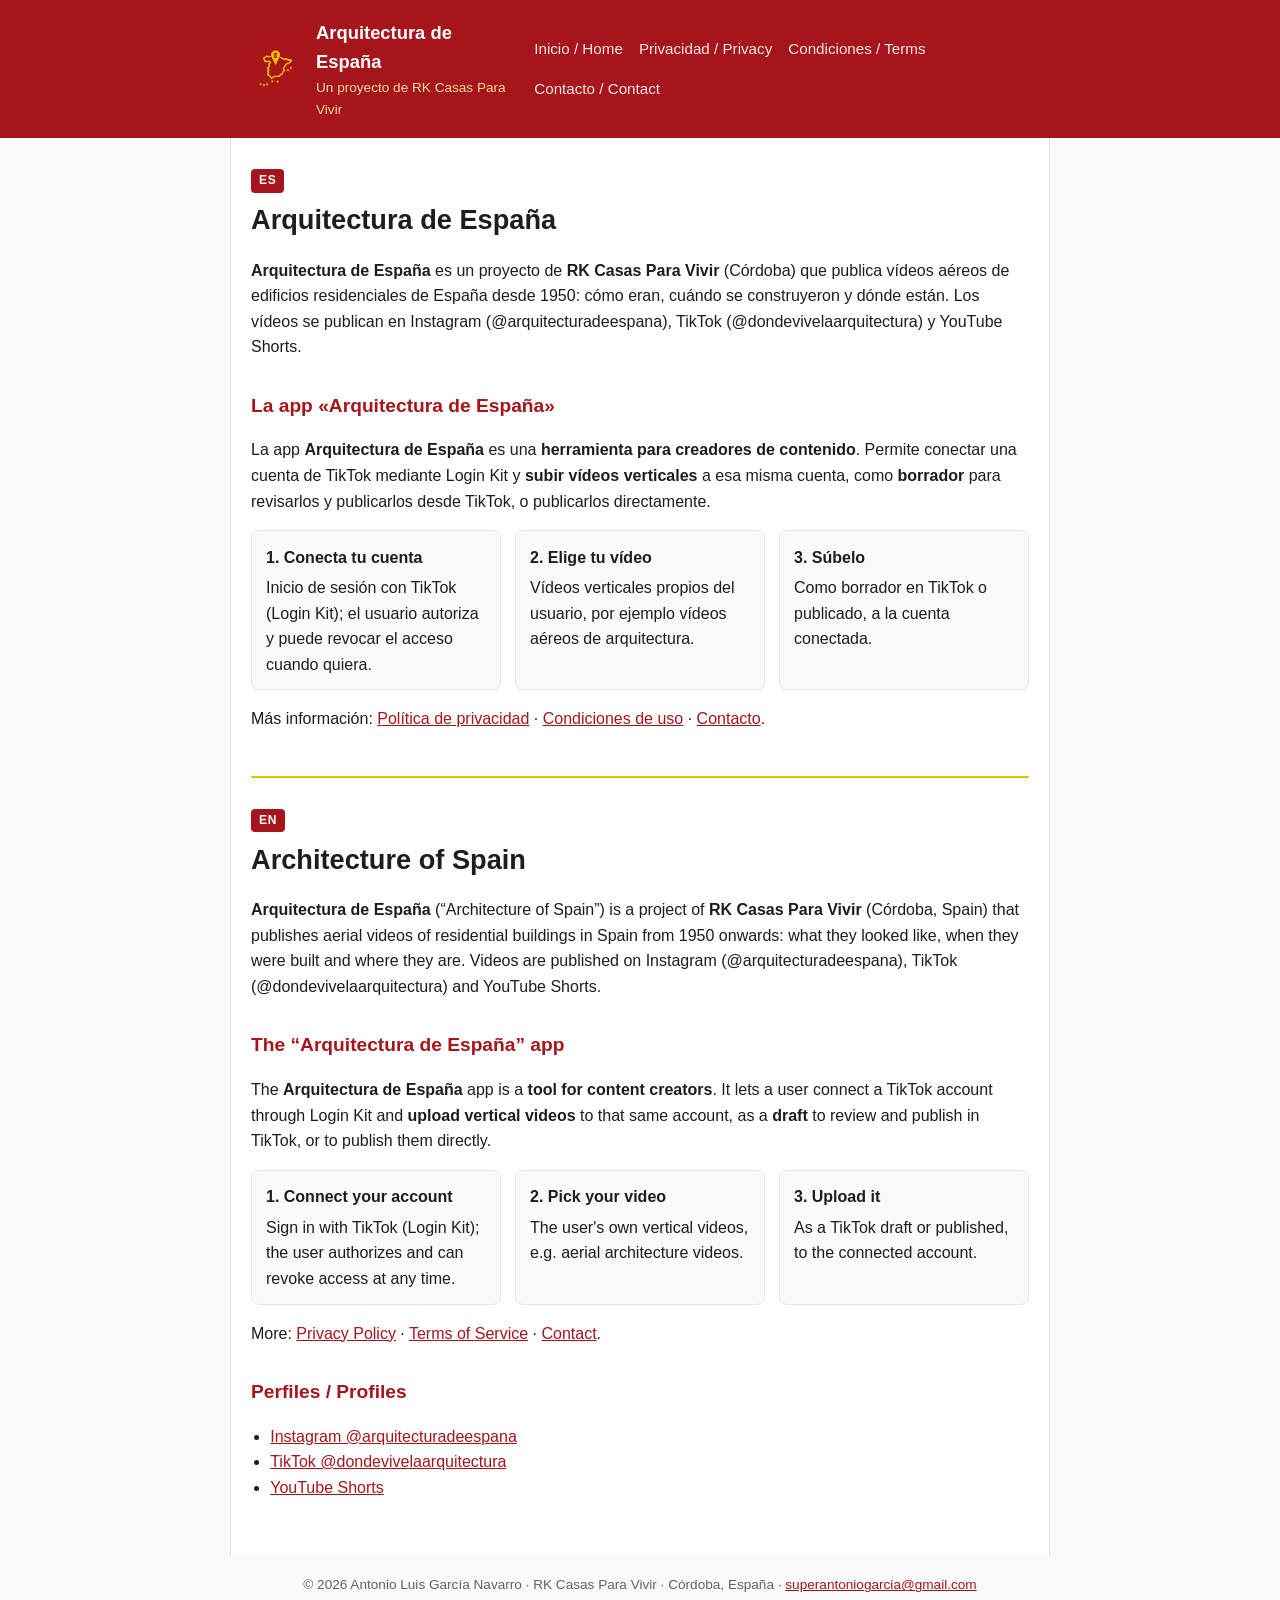
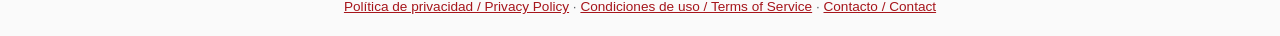
==== index.html @ 6659f8d7 "Web arquitecturadeespana.es" ====
<!DOCTYPE html>
<html lang="es">
<head>
<meta charset="utf-8">
<meta name="viewport" content="width=device-width, initial-scale=1">
<title>Arquitectura de España</title>
<meta name="description" content="Arquitectura de España, un proyecto de RK Casas Para Vivir: vídeos aéreos de edificios residenciales de España desde 1950 y herramienta para creadores para subir vídeos a TikTok.">
<link rel="icon" type="image/png" href="./assets/favicon.png">
<link rel="apple-touch-icon" href="./assets/logo.png">
<link rel="stylesheet" href="./assets/style.css">
</head>
<body>
<header><div class="bar">
<img src="./assets/logo.png" alt="Logo Arquitectura de España">
<a class="brand" href="./">Arquitectura de España<small>Un proyecto de RK Casas Para Vivir</small></a>
<nav><a href="./">Inicio / Home</a><a href="./privacy-policy/">Privacidad / Privacy</a><a href="./terms-of-service/">Condiciones / Terms</a><a href="./contact/">Contacto / Contact</a></nav>
</div></header>
<main>
<span class="lang">ES</span>
<h1>Arquitectura de España</h1>
<p><strong>Arquitectura de España</strong> es un proyecto de <strong>RK Casas Para Vivir</strong> (Córdoba) que publica vídeos aéreos de edificios residenciales de España desde 1950: cómo eran, cuándo se construyeron y dónde están. Los vídeos se publican en Instagram (@arquitecturadeespana), TikTok (@dondevivelaarquitectura) y YouTube Shorts.</p>
<h2>La app «Arquitectura de España»</h2>
<p>La app <strong>Arquitectura de España</strong> es una <strong>herramienta para creadores de contenido</strong>. Permite conectar una cuenta de TikTok mediante Login Kit y <strong>subir vídeos verticales</strong> a esa misma cuenta, como <strong>borrador</strong> para revisarlos y publicarlos desde TikTok, o publicarlos directamente.</p>
<div class="cards">
<div class="card"><h3>1. Conecta tu cuenta</h3>Inicio de sesión con TikTok (Login Kit); el usuario autoriza y puede revocar el acceso cuando quiera.</div>
<div class="card"><h3>2. Elige tu vídeo</h3>Vídeos verticales propios del usuario, por ejemplo vídeos aéreos de arquitectura.</div>
<div class="card"><h3>3. Súbelo</h3>Como borrador en TikTok o publicado, a la cuenta conectada.</div>
</div>
<p>Más información: <a href="privacy-policy/">Política de privacidad</a> · <a href="terms-of-service/">Condiciones de uso</a> · <a href="contact/">Contacto</a>.</p>
<hr class="sep">
<span class="lang">EN</span>
<div lang="en">
<h1>Architecture of Spain</h1>
<p><strong>Arquitectura de España</strong> (“Architecture of Spain”) is a project of <strong>RK Casas Para Vivir</strong> (Córdoba, Spain) that publishes aerial videos of residential buildings in Spain from 1950 onwards: what they looked like, when they were built and where they are. Videos are published on Instagram (@arquitecturadeespana), TikTok (@dondevivelaarquitectura) and YouTube Shorts.</p>
<h2>The “Arquitectura de España” app</h2>
<p>The <strong>Arquitectura de España</strong> app is a <strong>tool for content creators</strong>. It lets a user connect a TikTok account through Login Kit and <strong>upload vertical videos</strong> to that same account, as a <strong>draft</strong> to review and publish in TikTok, or to publish them directly.</p>
<div class="cards">
<div class="card"><h3>1. Connect your account</h3>Sign in with TikTok (Login Kit); the user authorizes and can revoke access at any time.</div>
<div class="card"><h3>2. Pick your video</h3>The user's own vertical videos, e.g. aerial architecture videos.</div>
<div class="card"><h3>3. Upload it</h3>As a TikTok draft or published, to the connected account.</div>
</div>
<p>More: <a href="privacy-policy/">Privacy Policy</a> · <a href="terms-of-service/">Terms of Service</a> · <a href="contact/">Contact</a>.</p>
</div>
<section><h2>Perfiles / Profiles</h2><ul><li><a href="https://www.instagram.com/arquitecturadeespana/">Instagram @arquitecturadeespana</a></li><li><a href="https://www.tiktok.com/@dondevivelaarquitectura">TikTok @dondevivelaarquitectura</a></li><li><a href="https://www.youtube.com/@dondevivelaarquitectura">YouTube Shorts</a></li></ul></section>
</main>
<footer>© 2026 Antonio Luis García Navarro · RK Casas Para Vivir · Córdoba, España · <a href="mailto:superantoniogarcia@gmail.com">superantoniogarcia@gmail.com</a><br>
<a href="./privacy-policy/">Política de privacidad / Privacy Policy</a> · <a href="./terms-of-service/">Condiciones de uso / Terms of Service</a> · <a href="./contact/">Contacto / Contact</a></footer>
</body>
</html>
---- assets/style.css ----
:root{--red:#a6151b;--yellow:#efbe00;--ink:#1d1d1f;--muted:#5f6368;--line:#e5e5e5}
*{box-sizing:border-box}
body{margin:0;font-family:-apple-system,BlinkMacSystemFont,"Segoe UI",Roboto,Helvetica,Arial,sans-serif;color:var(--ink);background:#fafafa;line-height:1.6}
header{background:var(--red);color:#fff}
.bar{max-width:820px;margin:0 auto;padding:18px 20px;display:flex;align-items:center;gap:14px}
.bar img{width:52px;height:52px;border-radius:10px}
.bar a.brand{color:#fff;text-decoration:none;font-weight:700;font-size:1.15rem}
.bar small{display:block;color:#f6dca0;font-weight:400;font-size:.85rem}
nav{margin-left:auto;display:flex;gap:16px;flex-wrap:wrap}
nav a{color:#fff;text-decoration:none;font-size:.95rem;opacity:.9}
nav a:hover{opacity:1;text-decoration:underline}
main{max-width:820px;margin:0 auto;padding:28px 20px 40px;background:#fff;border-left:1px solid var(--line);border-right:1px solid var(--line)}
h1{font-size:1.7rem;margin:.2em 0 .4em}
h2{font-size:1.2rem;margin:1.6em 0 .4em;color:var(--red)}
.lang{display:inline-block;font-size:.75rem;font-weight:700;letter-spacing:.06em;color:#fff;background:var(--red);padding:2px 8px;border-radius:4px}
.meta{color:var(--muted);font-size:.9rem}
hr.sep{border:0;border-top:2px solid var(--yellow);margin:44px 0 28px}
a{color:var(--red)}
footer{max-width:820px;margin:0 auto;padding:18px 20px;color:var(--muted);font-size:.85rem;text-align:center}
ul{padding-left:1.2em}
.cards{display:grid;grid-template-columns:repeat(auto-fit,minmax(220px,1fr));gap:14px;margin:14px 0}
.card{border:1px solid var(--line);border-radius:8px;padding:12px 14px;background:#fafafa}
.card h3{margin:.1em 0 .3em;font-size:1rem}
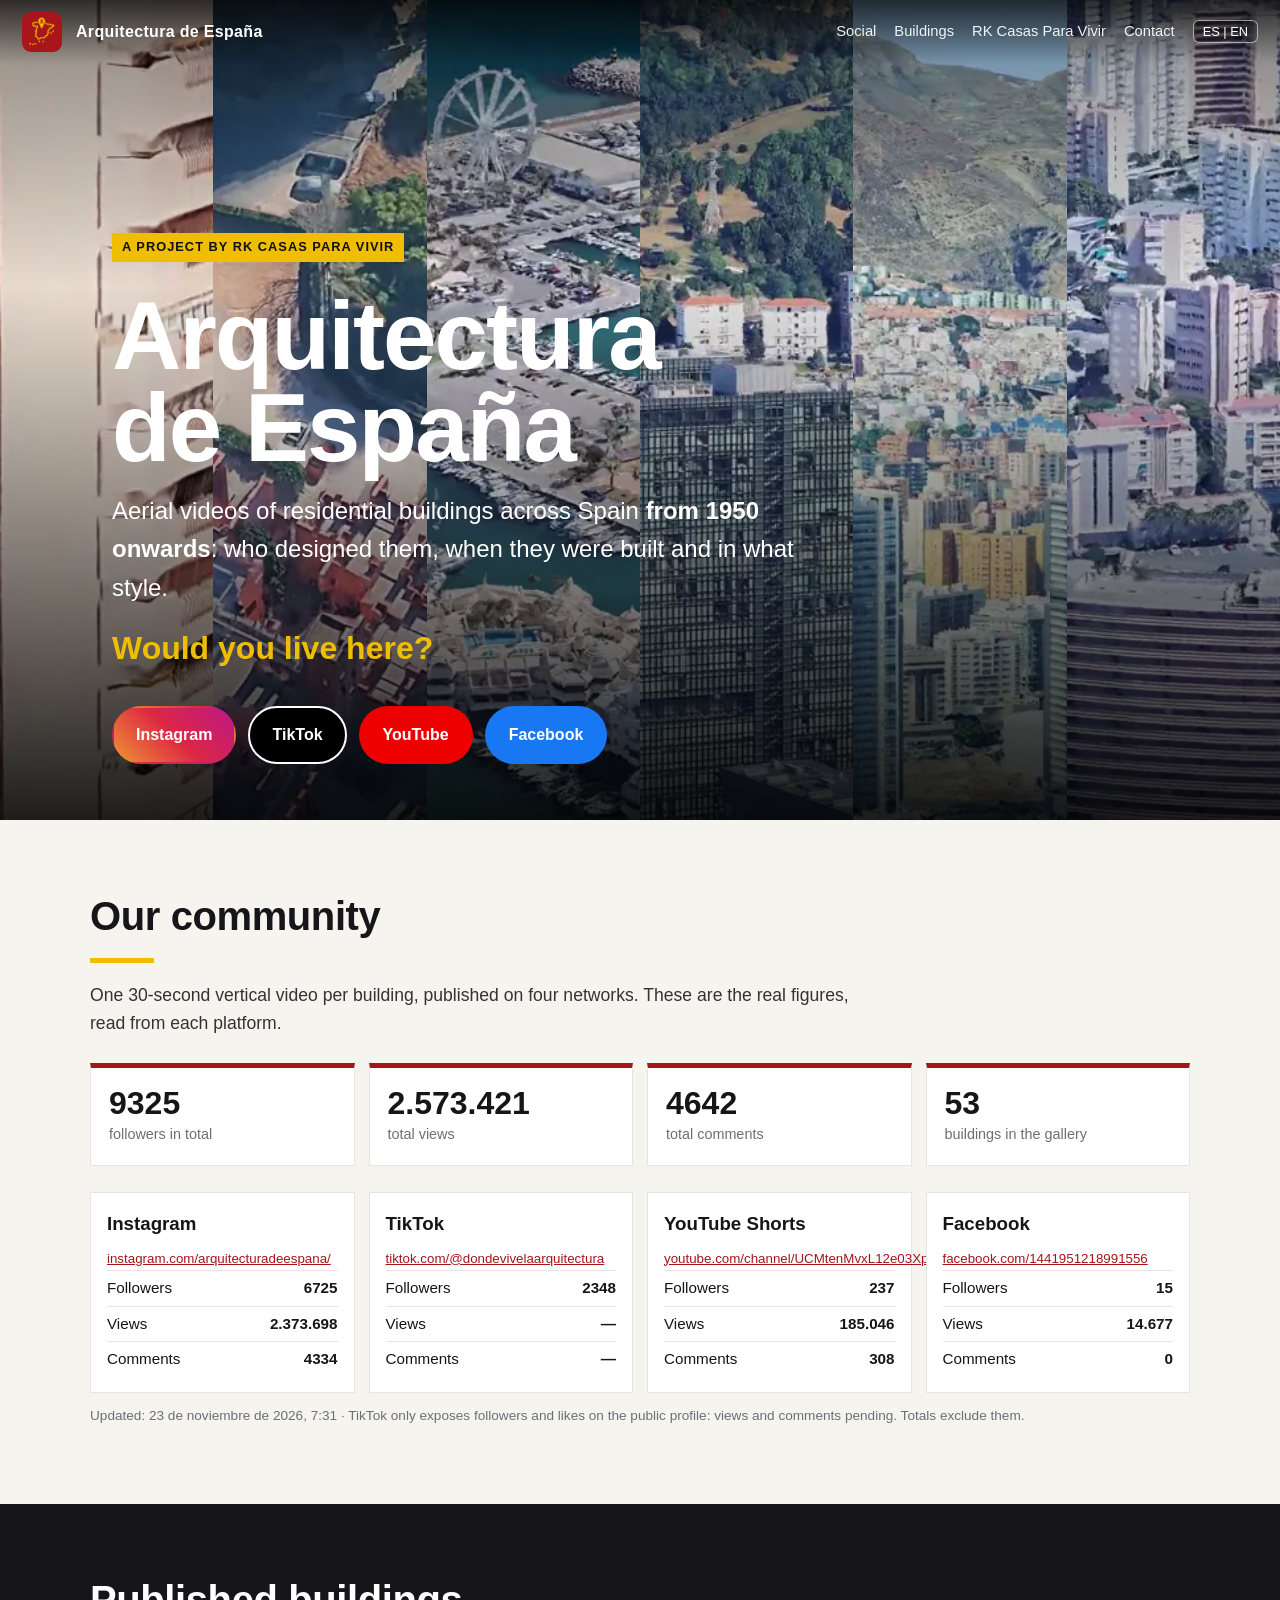
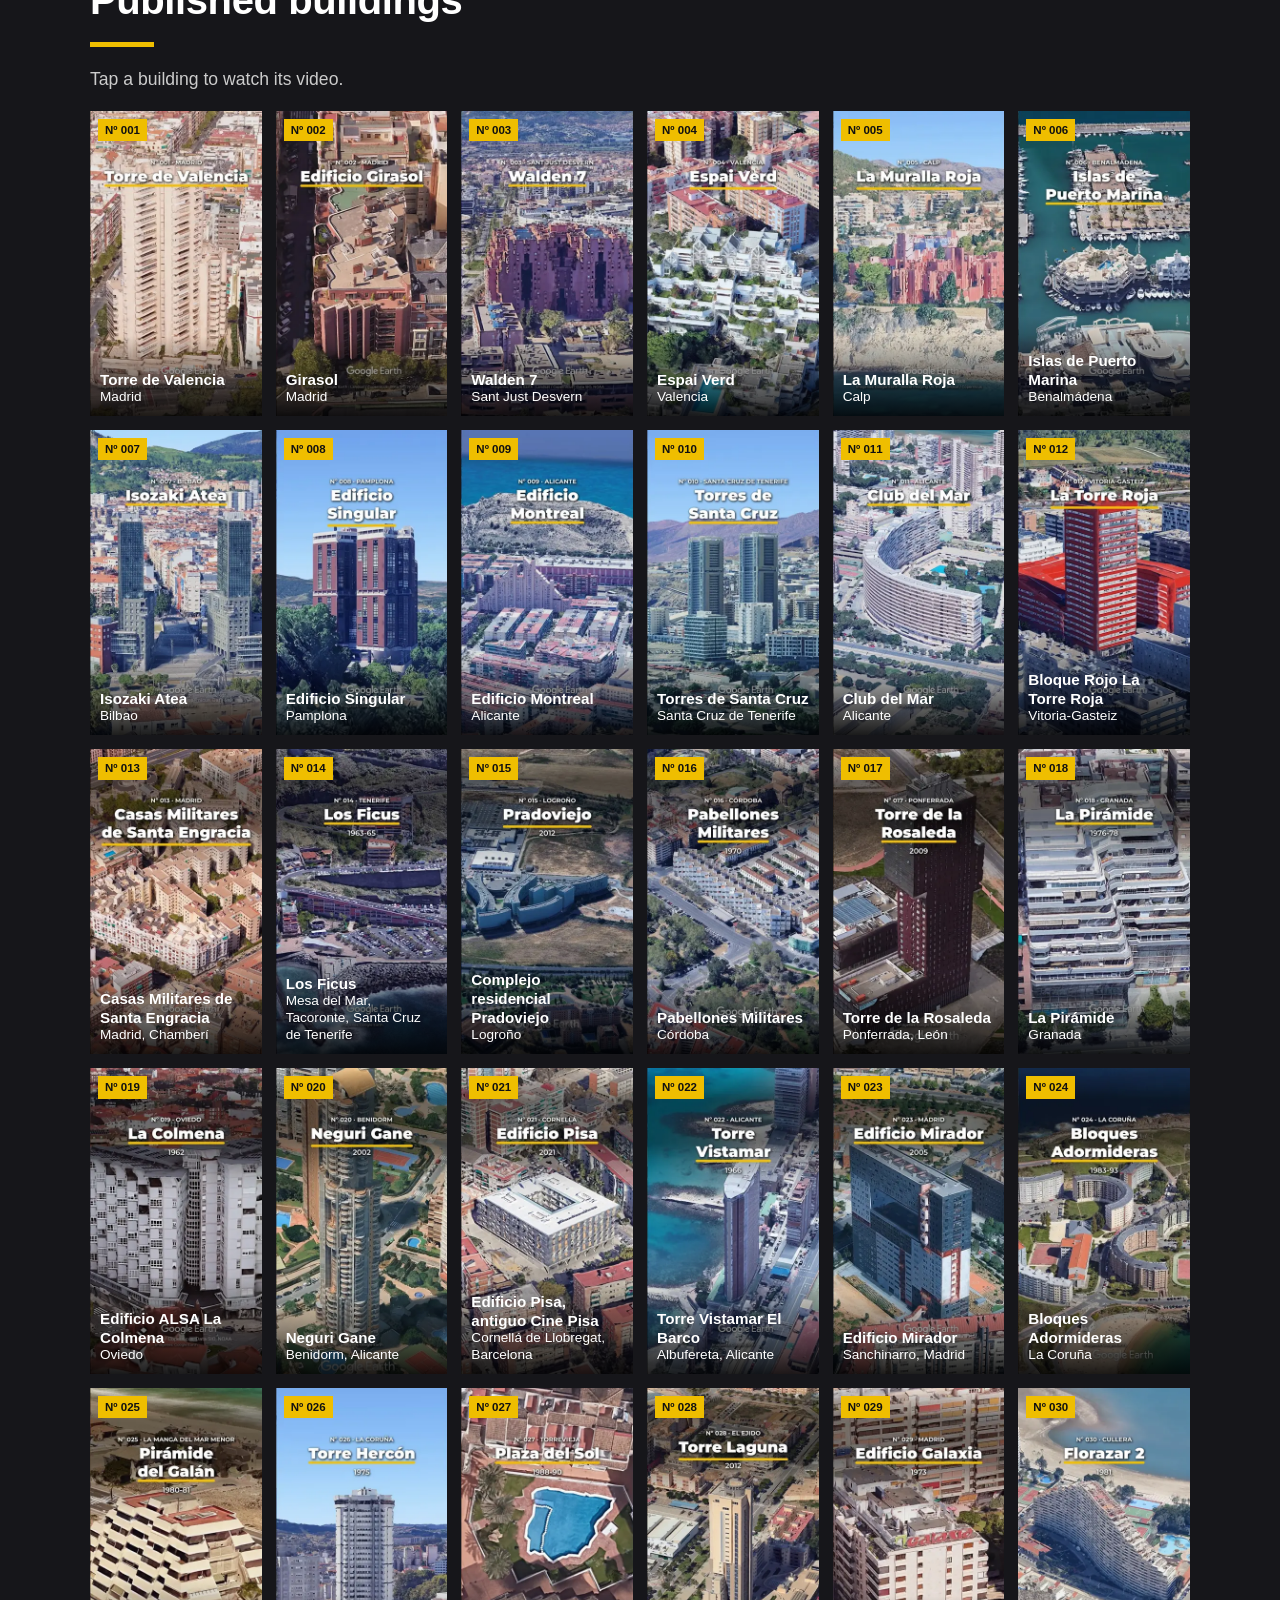
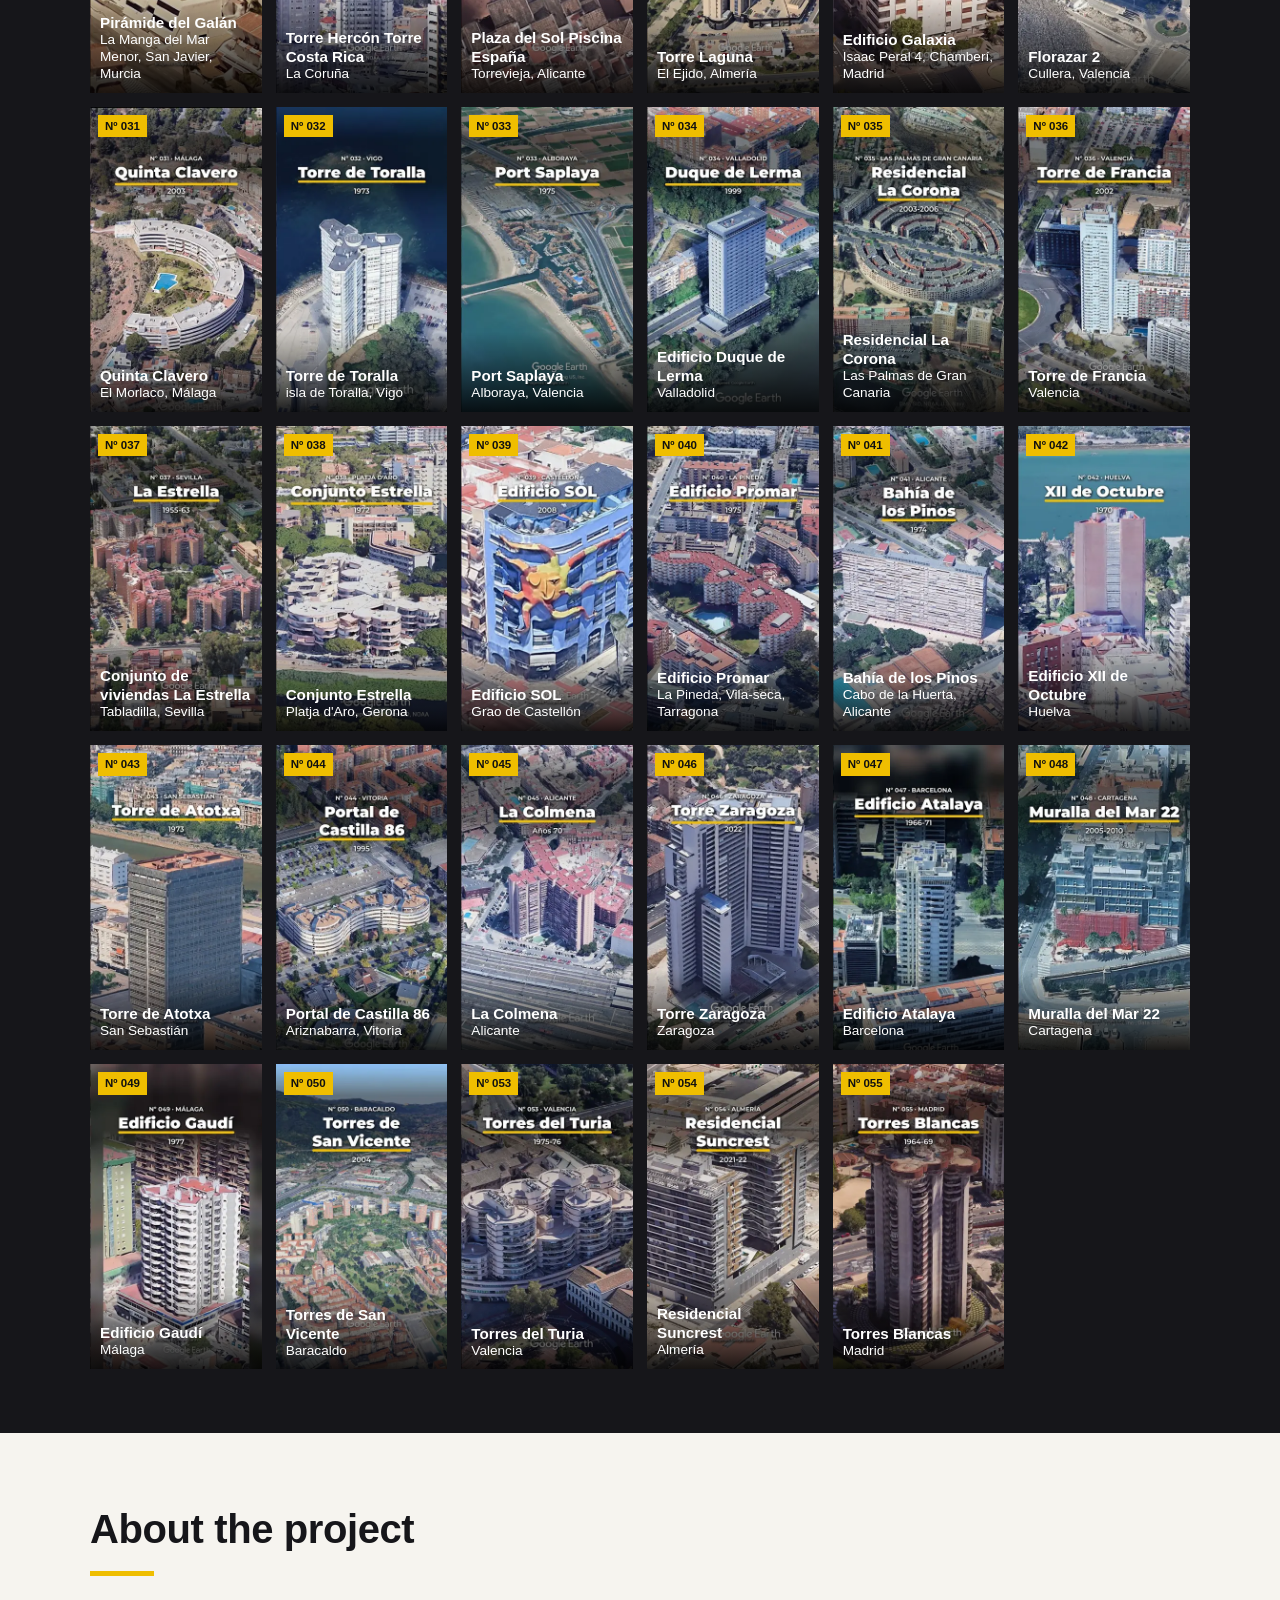
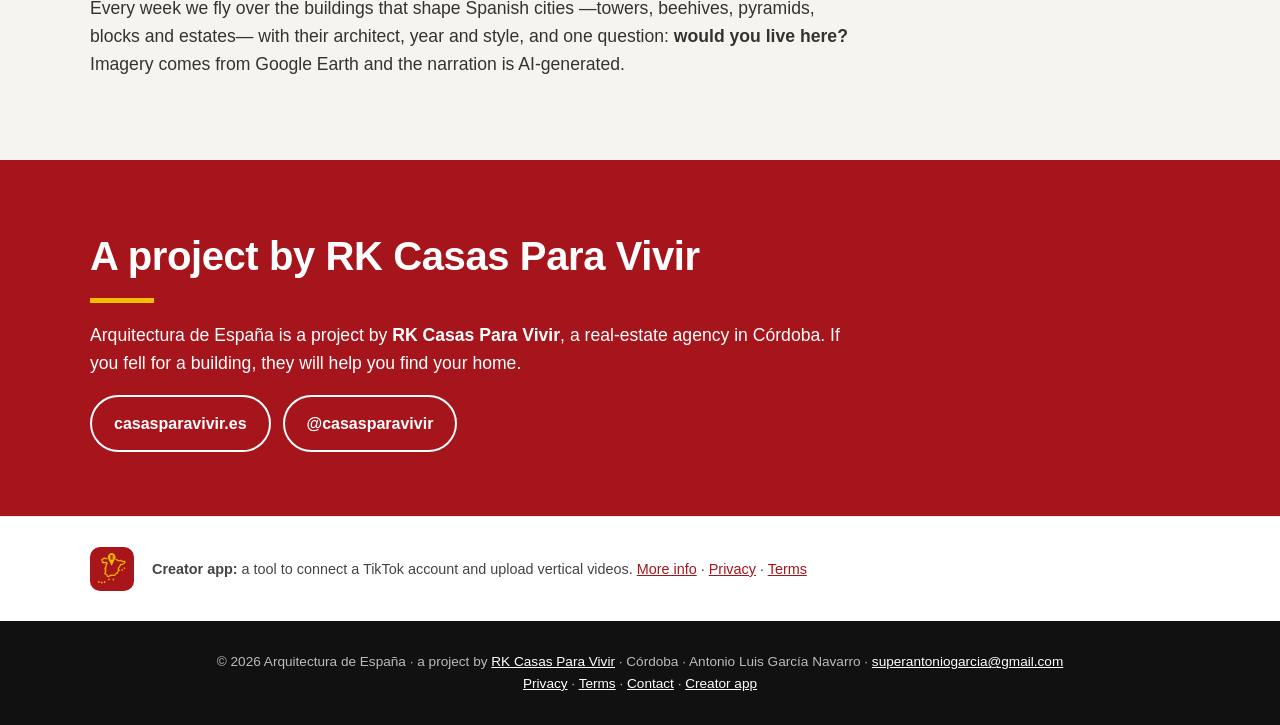
==== commit 39c49f84: "Rediseño: página oficial (no publicado en main)" ====
--- a/index.html
+++ b/index.html
@@ -3,47 +3,60 @@
 <head>
 <meta charset="utf-8">
 <meta name="viewport" content="width=device-width, initial-scale=1">
-<title>Arquitectura de España</title>
-<meta name="description" content="Arquitectura de España, un proyecto de RK Casas Para Vivir: vídeos aéreos de edificios residenciales de España desde 1950 y herramienta para creadores para subir vídeos a TikTok.">
-<link rel="icon" type="image/png" href="./assets/favicon.png">
-<link rel="apple-touch-icon" href="./assets/logo.png">
-<link rel="stylesheet" href="./assets/style.css">
+<title>Arquitectura de España · vídeos aéreos de edificios residenciales de España</title>
+<meta name="description" content="Arquitectura de España, un proyecto de RK Casas Para Vivir (Córdoba): vídeos aéreos de edificios residenciales de España desde 1950, con arquitecto, año y estilo. ¿Vivirías aquí?">
+<meta property="og:title" content="Arquitectura de España · vídeos aéreos de edificios residenciales de España"><meta property="og:description" content="Arquitectura de España, un proyecto de RK Casas Para Vivir (Córdoba): vídeos aéreos de edificios residenciales de España desde 1950, con arquitecto, año y estilo. ¿Vivirías aquí?"><meta property="og:type" content="website"><meta property="og:image" content="https://arquitecturadeespana.es/hero/h1.webp">
+<link rel="icon" type="image/png" href="assets/favicon.png">
+<link rel="apple-touch-icon" href="assets/logo.png">
+<link rel="stylesheet" href="assets/style.css">
 </head>
 <body>
-<header><div class="bar">
-<img src="./assets/logo.png" alt="Logo Arquitectura de España">
-<a class="brand" href="./">Arquitectura de España<small>Un proyecto de RK Casas Para Vivir</small></a>
-<nav><a href="./">Inicio / Home</a><a href="./privacy-policy/">Privacidad / Privacy</a><a href="./terms-of-service/">Condiciones / Terms</a><a href="./contact/">Contacto / Contact</a></nav>
-</div></header>
-<main>
-<span class="lang">ES</span>
-<h1>Arquitectura de España</h1>
-<p><strong>Arquitectura de España</strong> es un proyecto de <strong>RK Casas Para Vivir</strong> (Córdoba) que publica vídeos aéreos de edificios residenciales de España desde 1950: cómo eran, cuándo se construyeron y dónde están. Los vídeos se publican en Instagram (@arquitecturadeespana), TikTok (@dondevivelaarquitectura) y YouTube Shorts.</p>
-<h2>La app «Arquitectura de España»</h2>
-<p>La app <strong>Arquitectura de España</strong> es una <strong>herramienta para creadores de contenido</strong>. Permite conectar una cuenta de TikTok mediante Login Kit y <strong>subir vídeos verticales</strong> a esa misma cuenta, como <strong>borrador</strong> para revisarlos y publicarlos desde TikTok, o publicarlos directamente.</p>
-<div class="cards">
-<div class="card"><h3>1. Conecta tu cuenta</h3>Inicio de sesión con TikTok (Login Kit); el usuario autoriza y puede revocar el acceso cuando quiera.</div>
-<div class="card"><h3>2. Elige tu vídeo</h3>Vídeos verticales propios del usuario, por ejemplo vídeos aéreos de arquitectura.</div>
-<div class="card"><h3>3. Súbelo</h3>Como borrador en TikTok o publicado, a la cuenta conectada.</div>
-</div>
-<p>Más información: <a href="privacy-policy/">Política de privacidad</a> · <a href="terms-of-service/">Condiciones de uso</a> · <a href="contact/">Contacto</a>.</p>
-<hr class="sep">
-<span class="lang">EN</span>
-<div lang="en">
-<h1>Architecture of Spain</h1>
-<p><strong>Arquitectura de España</strong> (“Architecture of Spain”) is a project of <strong>RK Casas Para Vivir</strong> (Córdoba, Spain) that publishes aerial videos of residential buildings in Spain from 1950 onwards: what they looked like, when they were built and where they are. Videos are published on Instagram (@arquitecturadeespana), TikTok (@dondevivelaarquitectura) and YouTube Shorts.</p>
-<h2>The “Arquitectura de España” app</h2>
-<p>The <strong>Arquitectura de España</strong> app is a <strong>tool for content creators</strong>. It lets a user connect a TikTok account through Login Kit and <strong>upload vertical videos</strong> to that same account, as a <strong>draft</strong> to review and publish in TikTok, or to publish them directly.</p>
-<div class="cards">
-<div class="card"><h3>1. Connect your account</h3>Sign in with TikTok (Login Kit); the user authorizes and can revoke access at any time.</div>
-<div class="card"><h3>2. Pick your video</h3>The user's own vertical videos, e.g. aerial architecture videos.</div>
-<div class="card"><h3>3. Upload it</h3>As a TikTok draft or published, to the connected account.</div>
-</div>
-<p>More: <a href="privacy-policy/">Privacy Policy</a> · <a href="terms-of-service/">Terms of Service</a> · <a href="contact/">Contact</a>.</p>
-</div>
-<section><h2>Perfiles / Profiles</h2><ul><li><a href="https://www.instagram.com/arquitecturadeespana/">Instagram @arquitecturadeespana</a></li><li><a href="https://www.tiktok.com/@dondevivelaarquitectura">TikTok @dondevivelaarquitectura</a></li><li><a href="https://www.youtube.com/@dondevivelaarquitectura">YouTube Shorts</a></li></ul></section>
-</main>
-<footer>© 2026 Antonio Luis García Navarro · RK Casas Para Vivir · Córdoba, España · <a href="mailto:superantoniogarcia@gmail.com">superantoniogarcia@gmail.com</a><br>
-<a href="./privacy-policy/">Política de privacidad / Privacy Policy</a> · <a href="./terms-of-service/">Condiciones de uso / Terms of Service</a> · <a href="./contact/">Contacto / Contact</a></footer>
-</body>
-</html>
+<header class="top"><img src="assets/logo.png" alt="Logo"><a class="brand" href="">Arquitectura de España</a>
+<nav><a class="hide" href="#redes"><span class="es">Redes</span><span class="en">Social</span></a><a class="hide" href="#galeria"><span class="es">Edificios</span><span class="en">Buildings</span></a><a class="hide" href="#rk">RK Casas Para Vivir</a><a href="contact/"><span class="es">Contacto</span><span class="en">Contact</span></a><button class="lg" type="button">ES | EN</button></nav></header>
+
+<div class="hero"><div class="strip"><img src="hero/h1.webp" alt="" fetchpriority=high><img src="hero/h2.webp" alt="" ><img src="hero/h3.webp" alt="" ><img src="hero/h4.webp" alt="" ><img src="hero/h5.webp" alt="" ><img src="hero/h6.webp" alt="" ></div><div class="in">
+<span class="kick"><span class="es">Un proyecto de RK Casas Para Vivir</span><span class="en">A project by RK Casas Para Vivir</span></span>
+<h1>Arquitectura<br>de España</h1>
+<p><span class="es">Vídeos aéreos de edificios residenciales de España <b>desde 1950</b>: quién los diseñó, cuándo se construyeron y en qué estilo.</span><span class="en">Aerial videos of residential buildings across Spain <b>from 1950 onwards</b>: who designed them, when they were built and in what style.</span></p>
+<div class="q"><span class="es">¿Vivirías aquí?</span><span class="en">Would you live here?</span></div>
+<div class="btns"><a class="btn ig" href="https://www.instagram.com/arquitecturadeespana/" target="_blank" rel="noopener">Instagram</a><a class="btn tt" href="https://www.tiktok.com/@dondevivelaarquitectura" target="_blank" rel="noopener">TikTok</a><a class="btn yt" href="https://www.youtube.com/channel/UCMtenMvxL12e03XpLfOiJQg" target="_blank" rel="noopener">YouTube</a><a class="btn fb" href="https://www.facebook.com/1441951218991556" target="_blank" rel="noopener">Facebook</a></div>
+</div></div>
+
+<section id="redes"><div class="wrap">
+<h2><span class="es">Nuestra comunidad</span><span class="en">Our community</span></h2>
+<p class="lead"><span class="es">Un vídeo vertical de 30 segundos por edificio, publicado en cuatro redes. Estas son las cifras reales, leídas de cada plataforma.</span><span class="en">One 30-second vertical video per building, published on four networks. These are the real figures, read from each platform.</span></p>
+<div class="nums"><div class="num"><b data-s="total.followers">…</b><span><span class="es">seguidores en total</span><span class="en">followers in total</span></span></div><div class="num"><b data-s="total.views">…</b><span><span class="es">visualizaciones en total</span><span class="en">total views</span></span></div><div class="num"><b data-s="total.comments">…</b><span><span class="es">comentarios en total</span><span class="en">total comments</span></span></div><div class="num"><b>53</b><span><span class="es">edificios en la galería</span><span class="en">buildings in the gallery</span></span></div></div>
+<div class="nets"><div class="net"><h3>Instagram</h3><small><a href="https://www.instagram.com/arquitecturadeespana/" target="_blank" rel="noopener">instagram.com/arquitecturadeespana/</a></small>
+<div><span><span class="es">Seguidores</span><span class="en">Followers</span></span><b data-s="instagram.followers">…</b></div><div><span><span class="es">Visualizaciones</span><span class="en">Views</span></span><b data-s="instagram.views">…</b></div><div><span><span class="es">Comentarios</span><span class="en">Comments</span></span><b data-s="instagram.comments">…</b></div></div><div class="net"><h3>TikTok</h3><small><a href="https://www.tiktok.com/@dondevivelaarquitectura" target="_blank" rel="noopener">tiktok.com/@dondevivelaarquitectura</a></small>
+<div><span><span class="es">Seguidores</span><span class="en">Followers</span></span><b data-s="tiktok.followers">…</b></div><div><span><span class="es">Visualizaciones</span><span class="en">Views</span></span><b data-s="tiktok.views">…</b></div><div><span><span class="es">Comentarios</span><span class="en">Comments</span></span><b data-s="tiktok.comments">…</b></div></div><div class="net"><h3>YouTube Shorts</h3><small><a href="https://www.youtube.com/channel/UCMtenMvxL12e03XpLfOiJQg" target="_blank" rel="noopener">youtube.com/channel/UCMtenMvxL12e03XpL</a></small>
+<div><span><span class="es">Seguidores</span><span class="en">Followers</span></span><b data-s="youtube.followers">…</b></div><div><span><span class="es">Visualizaciones</span><span class="en">Views</span></span><b data-s="youtube.views">…</b></div><div><span><span class="es">Comentarios</span><span class="en">Comments</span></span><b data-s="youtube.comments">…</b></div></div><div class="net"><h3>Facebook</h3><small><a href="https://www.facebook.com/1441951218991556" target="_blank" rel="noopener">facebook.com/1441951218991556</a></small>
+<div><span><span class="es">Seguidores</span><span class="en">Followers</span></span><b data-s="facebook.followers">…</b></div><div><span><span class="es">Visualizaciones</span><span class="en">Views</span></span><b data-s="facebook.views">…</b></div><div><span><span class="es">Comentarios</span><span class="en">Comments</span></span><b data-s="facebook.comments">…</b></div></div></div>
+<p class="upd"><span class="es">Actualizado:</span><span class="en">Updated:</span> <span id="upd">…</span> · <span class="es">TikTok solo publica seguidores y «me gusta» en el perfil: visualizaciones y comentarios, pendientes. Los totales no los incluyen.</span><span class="en">TikTok only exposes followers and likes on the public profile: views and comments pending. Totals exclude them.</span></p>
+</div></section>
+
+<section id="galeria" class="dark"><div class="wrap">
+<h2><span class="es">Edificios ya publicados</span><span class="en">Published buildings</span></h2>
+<p class="lead" style="color:#ccc"><span class="es">Pulsa un edificio para ver su vídeo.</span><span class="en">Tap a building to watch its video.</span></p>
+<div class="grid"><a class="card" href="https://www.instagram.com/dondevivelaarquitectura/reel/De-Zem9vn1k/" target="_blank" rel="noopener"><img loading="lazy" src="img/b001.webp" alt="Torre de Valencia (Madrid)" width="360" height="640"><span class="no">Nº 001</span><span class="cap"><b>Torre de Valencia</b>Madrid</span></a><a class="card" href="https://www.instagram.com/p/De_WaLvPRFW/" target="_blank" rel="noopener"><img loading="lazy" src="img/b002.webp" alt="Girasol (Madrid)" width="360" height="640"><span class="no">Nº 002</span><span class="cap"><b>Girasol</b>Madrid</span></a><a class="card" href="https://www.instagram.com/dondevivelaarquitectura/reel/DfAYTttPs6e/" target="_blank" rel="noopener"><img loading="lazy" src="img/b003.webp" alt="Walden 7 (Sant Just Desvern)" width="360" height="640"><span class="no">Nº 003</span><span class="cap"><b>Walden 7</b>Sant Just Desvern</span></a><a class="card" href="https://www.youtube.com/shorts/p19ZP1a8xlc" target="_blank" rel="noopener"><img loading="lazy" src="img/b004.webp" alt="Espai Verd (Valencia)" width="360" height="640"><span class="no">Nº 004</span><span class="cap"><b>Espai Verd</b>Valencia</span></a><a class="card" href="https://www.instagram.com/reel/DfC1pPwMVoe/" target="_blank" rel="noopener"><img loading="lazy" src="img/b005.webp" alt="La Muralla Roja (Calp)" width="360" height="640"><span class="no">Nº 005</span><span class="cap"><b>La Muralla Roja</b>Calp</span></a><a class="card" href="https://www.instagram.com/reel/DfEeQhPMaQ2/" target="_blank" rel="noopener"><img loading="lazy" src="img/b006.webp" alt="Islas de Puerto Marina (Benalmádena)" width="360" height="640"><span class="no">Nº 006</span><span class="cap"><b>Islas de Puerto Marina</b>Benalmádena</span></a><a class="card" href="https://www.instagram.com/reel/DfFeoKws-LY/" target="_blank" rel="noopener"><img loading="lazy" src="img/b007.webp" alt="Isozaki Atea (Bilbao)" width="360" height="640"><span class="no">Nº 007</span><span class="cap"><b>Isozaki Atea</b>Bilbao</span></a><a class="card" href="https://www.instagram.com/reel/DfHEu1GMJ8t/" target="_blank" rel="noopener"><img loading="lazy" src="img/b008.webp" alt="Edificio Singular (Pamplona)" width="360" height="640"><span class="no">Nº 008</span><span class="cap"><b>Edificio Singular</b>Pamplona</span></a><a class="card" href="https://www.instagram.com/reel/DfH1ailMrid/" target="_blank" rel="noopener"><img loading="lazy" src="img/b009.webp" alt="Edificio Montreal (Alicante)" width="360" height="640"><span class="no">Nº 009</span><span class="cap"><b>Edificio Montreal</b>Alicante</span></a><a class="card" href="https://www.instagram.com/reel/DfJuX7uMW_y/" target="_blank" rel="noopener"><img loading="lazy" src="img/b010.webp" alt="Torres de Santa Cruz (Santa Cruz de Tenerife)" width="360" height="640"><span class="no">Nº 010</span><span class="cap"><b>Torres de Santa Cruz</b>Santa Cruz de Tenerife</span></a><a class="card" href="https://www.instagram.com/reel/DfKjodaP_zJ/" target="_blank" rel="noopener"><img loading="lazy" src="img/b011.webp" alt="Club del Mar (Alicante)" width="360" height="640"><span class="no">Nº 011</span><span class="cap"><b>Club del Mar</b>Alicante</span></a><a class="card" href="https://www.instagram.com/reel/DfMKTXRMpM2/" target="_blank" rel="noopener"><img loading="lazy" src="img/b012.webp" alt="Bloque Rojo La Torre Roja (Vitoria-Gasteiz)" width="360" height="640"><span class="no">Nº 012</span><span class="cap"><b>Bloque Rojo La Torre Roja</b>Vitoria-Gasteiz</span></a><a class="card" href="https://www.instagram.com/reel/DfM-tpIAdzb/" target="_blank" rel="noopener"><img loading="lazy" src="img/b013.webp" alt="Casas Militares de Santa Engracia (Madrid, Chamberí)" width="360" height="640"><span class="no">Nº 013</span><span class="cap"><b>Casas Militares de Santa Engracia</b>Madrid, Chamberí</span></a><a class="card" href="https://www.instagram.com/reel/DfOurCJnT7t/" target="_blank" rel="noopener"><img loading="lazy" src="img/b014.webp" alt="Los Ficus (Mesa del Mar, Tacoronte, Santa Cruz de Tenerife)" width="360" height="640"><span class="no">Nº 014</span><span class="cap"><b>Los Ficus</b>Mesa del Mar, Tacoronte, Santa Cruz de Tenerife</span></a><a class="card" href="https://www.instagram.com/reel/DfPm4NGgVAr/" target="_blank" rel="noopener"><img loading="lazy" src="img/b015.webp" alt="Complejo residencial Pradoviejo (Logroño)" width="360" height="640"><span class="no">Nº 015</span><span class="cap"><b>Complejo residencial Pradoviejo</b>Logroño</span></a><a class="card" href="https://www.instagram.com/reel/DfRTtKgFLz1/" target="_blank" rel="noopener"><img loading="lazy" src="img/b016.webp" alt="Pabellones Militares (Córdoba)" width="360" height="640"><span class="no">Nº 016</span><span class="cap"><b>Pabellones Militares</b>Córdoba</span></a><a class="card" href="https://www.instagram.com/reel/DfSRbYCCAdA/" target="_blank" rel="noopener"><img loading="lazy" src="img/b017.webp" alt="Torre de la Rosaleda (Ponferrada, León)" width="360" height="640"><span class="no">Nº 017</span><span class="cap"><b>Torre de la Rosaleda</b>Ponferrada, León</span></a><a class="card" href="https://www.instagram.com/reel/DfT4hqnj2Om/" target="_blank" rel="noopener"><img loading="lazy" src="img/b018.webp" alt="La Pirámide (Granada)" width="360" height="640"><span class="no">Nº 018</span><span class="cap"><b>La Pirámide</b>Granada</span></a><a class="card" href="https://www.instagram.com/reel/DfUzkXFGt39/" target="_blank" rel="noopener"><img loading="lazy" src="img/b019.webp" alt="Edificio ALSA La Colmena (Oviedo)" width="360" height="640"><span class="no">Nº 019</span><span class="cap"><b>Edificio ALSA La Colmena</b>Oviedo</span></a><a class="card" href="https://www.instagram.com/reel/DfWddrcH_hp/" target="_blank" rel="noopener"><img loading="lazy" src="img/b020.webp" alt="Neguri Gane (Benidorm, Alicante)" width="360" height="640"><span class="no">Nº 020</span><span class="cap"><b>Neguri Gane</b>Benidorm, Alicante</span></a><a class="card" href="https://www.instagram.com/reel/DfXOl0tk_EM/" target="_blank" rel="noopener"><img loading="lazy" src="img/b021.webp" alt="Edificio Pisa, antiguo Cine Pisa (Cornellá de Llobregat, Barcelona)" width="360" height="640"><span class="no">Nº 021</span><span class="cap"><b>Edificio Pisa, antiguo Cine Pisa</b>Cornellá de Llobregat, Barcelona</span></a><a class="card" href="https://www.instagram.com/reel/DfZB25dDid2/" target="_blank" rel="noopener"><img loading="lazy" src="img/b022.webp" alt="Torre Vistamar El Barco (Albufereta, Alicante)" width="360" height="640"><span class="no">Nº 022</span><span class="cap"><b>Torre Vistamar El Barco</b>Albufereta, Alicante</span></a><a class="card" href="https://www.instagram.com/reel/DfZ0dB1DQpV/" target="_blank" rel="noopener"><img loading="lazy" src="img/b023.webp" alt="Edificio Mirador (Sanchinarro, Madrid)" width="360" height="640"><span class="no">Nº 023</span><span class="cap"><b>Edificio Mirador</b>Sanchinarro, Madrid</span></a><a class="card" href="https://www.instagram.com/reel/DfbmqQUAsa7/" target="_blank" rel="noopener"><img loading="lazy" src="img/b024.webp" alt="Bloques Adormideras (La Coruña)" width="360" height="640"><span class="no">Nº 024</span><span class="cap"><b>Bloques Adormideras</b>La Coruña</span></a><a class="card" href="https://www.instagram.com/reel/DfcXCSkCT1f/" target="_blank" rel="noopener"><img loading="lazy" src="img/b025.webp" alt="Pirámide del Galán (La Manga del Mar Menor, San Javier, Murcia)" width="360" height="640"><span class="no">Nº 025</span><span class="cap"><b>Pirámide del Galán</b>La Manga del Mar Menor, San Javier, Murcia</span></a><a class="card" href="https://www.instagram.com/reel/DfeL_zDHLA3/" target="_blank" rel="noopener"><img loading="lazy" src="img/b026.webp" alt="Torre Hercón Torre Costa Rica (La Coruña)" width="360" height="640"><span class="no">Nº 026</span><span class="cap"><b>Torre Hercón Torre Costa Rica</b>La Coruña</span></a><a class="card" href="https://www.instagram.com/reel/Dfe7R7QCKse/" target="_blank" rel="noopener"><img loading="lazy" src="img/b027.webp" alt="Plaza del Sol Piscina España (Torrevieja, Alicante)" width="360" height="640"><span class="no">Nº 027</span><span class="cap"><b>Plaza del Sol Piscina España</b>Torrevieja, Alicante</span></a><a class="card" href="https://www.instagram.com/reel/Dfgv7bEj-CX/" target="_blank" rel="noopener"><img loading="lazy" src="img/b028.webp" alt="Torre Laguna (El Ejido, Almería)" width="360" height="640"><span class="no">Nº 028</span><span class="cap"><b>Torre Laguna</b>El Ejido, Almería</span></a><a class="card" href="https://www.instagram.com/reel/DfhglqQjFNY/" target="_blank" rel="noopener"><img loading="lazy" src="img/b029.webp" alt="Edificio Galaxia (Isaac Peral 4, Chamberí, Madrid)" width="360" height="640"><span class="no">Nº 029</span><span class="cap"><b>Edificio Galaxia</b>Isaac Peral 4, Chamberí, Madrid</span></a><a class="card" href="https://www.instagram.com/reel/DfjU4k5CGB9/" target="_blank" rel="noopener"><img loading="lazy" src="img/b030.webp" alt="Florazar 2 (Cullera, Valencia)" width="360" height="640"><span class="no">Nº 030</span><span class="cap"><b>Florazar 2</b>Cullera, Valencia</span></a><a class="card" href="https://www.instagram.com/reel/DfkFk8xAadO/" target="_blank" rel="noopener"><img loading="lazy" src="img/b031.webp" alt="Quinta Clavero (El Morlaco, Málaga)" width="360" height="640"><span class="no">Nº 031</span><span class="cap"><b>Quinta Clavero</b>El Morlaco, Málaga</span></a><a class="card" href="https://www.instagram.com/reel/Dfl6-jfDuZ3/" target="_blank" rel="noopener"><img loading="lazy" src="img/b032.webp" alt="Torre de Toralla (isla de Toralla, Vigo)" width="360" height="640"><span class="no">Nº 032</span><span class="cap"><b>Torre de Toralla</b>isla de Toralla, Vigo</span></a><a class="card" href="https://www.instagram.com/reel/DfmrtAZAKIY/" target="_blank" rel="noopener"><img loading="lazy" src="img/b033.webp" alt="Port Saplaya (Alboraya, Valencia)" width="360" height="640"><span class="no">Nº 033</span><span class="cap"><b>Port Saplaya</b>Alboraya, Valencia</span></a><a class="card" href="https://www.instagram.com/reel/DfogYQADuE5/" target="_blank" rel="noopener"><img loading="lazy" src="img/b034.webp" alt="Edificio Duque de Lerma (Valladolid)" width="360" height="640"><span class="no">Nº 034</span><span class="cap"><b>Edificio Duque de Lerma</b>Valladolid</span></a><a class="card" href="https://www.instagram.com/reel/DfpPdnyj8px/" target="_blank" rel="noopener"><img loading="lazy" src="img/b035.webp" alt="Residencial La Corona (Las Palmas de Gran Canaria)" width="360" height="640"><span class="no">Nº 035</span><span class="cap"><b>Residencial La Corona</b>Las Palmas de Gran Canaria</span></a><a class="card" href="https://www.instagram.com/reel/DfrEPCCiK-4/" target="_blank" rel="noopener"><img loading="lazy" src="img/b036.webp" alt="Torre de Francia (Valencia)" width="360" height="640"><span class="no">Nº 036</span><span class="cap"><b>Torre de Francia</b>Valencia</span></a><a class="card" href="https://www.instagram.com/reel/Dfr1AtOGi-i/" target="_blank" rel="noopener"><img loading="lazy" src="img/b037.webp" alt="Conjunto de viviendas La Estrella (Tabladilla, Sevilla)" width="360" height="640"><span class="no">Nº 037</span><span class="cap"><b>Conjunto de viviendas La Estrella</b>Tabladilla, Sevilla</span></a><a class="card" href="https://www.instagram.com/reel/Dftp4DTClfU/" target="_blank" rel="noopener"><img loading="lazy" src="img/b038.webp" alt="Conjunto Estrella (Platja d&#x27;Aro, Gerona)" width="360" height="640"><span class="no">Nº 038</span><span class="cap"><b>Conjunto Estrella</b>Platja d&#x27;Aro, Gerona</span></a><a class="card" href="https://www.instagram.com/reel/DfuZsxmmaq6/" target="_blank" rel="noopener"><img loading="lazy" src="img/b039.webp" alt="Edificio SOL (Grao de Castellón)" width="360" height="640"><span class="no">Nº 039</span><span class="cap"><b>Edificio SOL</b>Grao de Castellón</span></a><a class="card" href="https://www.instagram.com/reel/DfwOkV7CDN0/" target="_blank" rel="noopener"><img loading="lazy" src="img/b040.webp" alt="Edificio Promar (La Pineda, Vila-seca, Tarragona)" width="360" height="640"><span class="no">Nº 040</span><span class="cap"><b>Edificio Promar</b>La Pineda, Vila-seca, Tarragona</span></a><a class="card" href="https://www.instagram.com/reel/Dfw-kzzlZNJ/" target="_blank" rel="noopener"><img loading="lazy" src="img/b041.webp" alt="Bahía de los Pinos (Cabo de la Huerta, Alicante)" width="360" height="640"><span class="no">Nº 041</span><span class="cap"><b>Bahía de los Pinos</b>Cabo de la Huerta, Alicante</span></a><a class="card" href="https://www.instagram.com/reel/Dfyy25jnOT9/" target="_blank" rel="noopener"><img loading="lazy" src="img/b042.webp" alt="Edificio XII de Octubre (Huelva)" width="360" height="640"><span class="no">Nº 042</span><span class="cap"><b>Edificio XII de Octubre</b>Huelva</span></a><a class="card" href="https://www.instagram.com/reel/DfzjbNxiMiH/" target="_blank" rel="noopener"><img loading="lazy" src="img/b043.webp" alt="Torre de Atotxa (San Sebastián)" width="360" height="640"><span class="no">Nº 043</span><span class="cap"><b>Torre de Atotxa</b>San Sebastián</span></a><a class="card" href="https://www.instagram.com/reel/Df1X6glDQ-w/" target="_blank" rel="noopener"><img loading="lazy" src="img/b044.webp" alt="Portal de Castilla 86 (Ariznabarra, Vitoria)" width="360" height="640"><span class="no">Nº 044</span><span class="cap"><b>Portal de Castilla 86</b>Ariznabarra, Vitoria</span></a><a class="card" href="https://www.instagram.com/reel/Df2HzoPkoHC/" target="_blank" rel="noopener"><img loading="lazy" src="img/b045.webp" alt="La Colmena (Alicante)" width="360" height="640"><span class="no">Nº 045</span><span class="cap"><b>La Colmena</b>Alicante</span></a><a class="card" href="https://www.instagram.com/reel/Df38eNAFOJg/" target="_blank" rel="noopener"><img loading="lazy" src="img/b046.webp" alt="Torre Zaragoza (Zaragoza)" width="360" height="640"><span class="no">Nº 046</span><span class="cap"><b>Torre Zaragoza</b>Zaragoza</span></a><a class="card" href="https://www.instagram.com/reel/Df4tO-_jQY6/" target="_blank" rel="noopener"><img loading="lazy" src="img/b047.webp" alt="Edificio Atalaya (Barcelona)" width="360" height="640"><span class="no">Nº 047</span><span class="cap"><b>Edificio Atalaya</b>Barcelona</span></a><a class="card" href="https://www.instagram.com/reel/Df6hdIUDhzu/" target="_blank" rel="noopener"><img loading="lazy" src="img/b048.webp" alt="Muralla del Mar 22 (Cartagena)" width="360" height="640"><span class="no">Nº 048</span><span class="cap"><b>Muralla del Mar 22</b>Cartagena</span></a><a class="card" href="https://www.instagram.com/reel/Df7QXo3CPvL/" target="_blank" rel="noopener"><img loading="lazy" src="img/b049.webp" alt="Edificio Gaudí (Málaga)" width="360" height="640"><span class="no">Nº 049</span><span class="cap"><b>Edificio Gaudí</b>Málaga</span></a><a class="card" href="https://www.instagram.com/reel/Df9FIWmiFPp/" target="_blank" rel="noopener"><img loading="lazy" src="img/b050.webp" alt="Torres de San Vicente (Baracaldo)" width="360" height="640"><span class="no">Nº 050</span><span class="cap"><b>Torres de San Vicente</b>Baracaldo</span></a><a class="card" href="https://www.instagram.com/reel/DgAZyvqlAEm/" target="_blank" rel="noopener"><img loading="lazy" src="img/b053.webp" alt="Torres del Turia (Valencia)" width="360" height="640"><span class="no">Nº 053</span><span class="cap"><b>Torres del Turia</b>Valencia</span></a><a class="card" href="https://www.instagram.com/reel/DgCQ1ZJE6MT/" target="_blank" rel="noopener"><img loading="lazy" src="img/b054.webp" alt="Residencial Suncrest (Almería)" width="360" height="640"><span class="no">Nº 054</span><span class="cap"><b>Residencial Suncrest</b>Almería</span></a><a class="card" href="https://www.instagram.com/reel/DgC_meWDVNO/" target="_blank" rel="noopener"><img loading="lazy" src="img/b055.webp" alt="Torres Blancas (Madrid)" width="360" height="640"><span class="no">Nº 055</span><span class="cap"><b>Torres Blancas</b>Madrid</span></a></div></div></section>
+
+<section><div class="wrap"><h2><span class="es">Qué es este proyecto</span><span class="en">About the project</span></h2>
+<p class="lead"><span class="es">Cada semana recorremos desde el aire los edificios que forman las ciudades de España —torres, colmenas, pirámides, bloques y urbanizaciones—, con su arquitecto, su año y su estilo, y una pregunta: <b>¿vivirías aquí?</b> Las imágenes proceden de Google Earth y la narración está creada con IA.</span><span class="en">Every week we fly over the buildings that shape Spanish cities —towers, beehives, pyramids, blocks and estates— with their architect, year and style, and one question: <b>would you live here?</b> Imagery comes from Google Earth and the narration is AI-generated.</span></p></div></section>
+
+<section id="rk" class="rk"><div class="wrap"><div class="row"><div>
+<h2><span class="es">Un proyecto de RK Casas Para Vivir</span><span class="en">A project by RK Casas Para Vivir</span></h2>
+<p class="lead" style="color:#fff"><span class="es">Arquitectura de España nace en <b>RK Casas Para Vivir</b>, inmobiliaria de Córdoba. Si te has enamorado de un edificio, ellos te ayudan a encontrar tu casa.</span><span class="en">Arquitectura de España is a project by <b>RK Casas Para Vivir</b>, a real-estate agency in Córdoba. If you fell for a building, they will help you find your home.</span></p>
+<div class="btns"><a class="btn" href="https://casasparavivir.es/" target="_blank" rel="noopener">casasparavivir.es</a><a class="btn" href="https://www.instagram.com/casasparavivir/" target="_blank" rel="noopener">@casasparavivir</a></div></div></div></div></section>
+
+<div class="small"><div class="wrap"><img src="assets/app-icon.png" alt="">
+<span><span class="es"><b>App para creadores:</b> herramienta con la que conectamos una cuenta de TikTok para subir vídeos verticales.</span><span class="en"><b>Creator app:</b> a tool to connect a TikTok account and upload vertical videos.</span> <a href="app/"><span class="es">Más información</span><span class="en">More info</span></a> · <a href="privacy-policy/"><span class="es">Privacidad</span><span class="en">Privacy</span></a> · <a href="terms-of-service/"><span class="es">Condiciones</span><span class="en">Terms</span></a></span></div></div>
+<footer>© 2026 Arquitectura de España · <span class="es">un proyecto de</span><span class="en">a project by</span> <a href="https://casasparavivir.es/">RK Casas Para Vivir</a> · Córdoba · Antonio Luis García Navarro · <a href="mailto:superantoniogarcia@gmail.com">superantoniogarcia@gmail.com</a><br>
+<a href="privacy-policy/"><span class="es">Privacidad</span><span class="en">Privacy</span></a> · <a href="terms-of-service/"><span class="es">Condiciones</span><span class="en">Terms</span></a> · <a href="contact/"><span class="es">Contacto</span><span class="en">Contact</span></a> · <a href="app/"><span class="es">App para creadores</span><span class="en">Creator app</span></a></footer>
+<script>(function(){var l=localStorage.getItem('lang')||((navigator.language||'es').slice(0,2)=='es'?'es':'en');document.documentElement.lang=l;
+document.querySelectorAll('.lg').forEach(function(b){b.onclick=function(){l=document.documentElement.lang=='es'?'en':'es';document.documentElement.lang=l;localStorage.setItem('lang',l)}})})();</script>
+</body></html>
+<script>
+fetch('stats.json?'+Date.now()).then(r=>r.json()).then(function(s){var f=new Intl.NumberFormat('es-ES');
+function g(p){var o=s;if(p.indexOf('total')<0)p='networks.'+p;p.split('.').forEach(function(k){o=o&&o[k]});return o}
+document.querySelectorAll('[data-s]').forEach(function(e){var v=g(e.dataset.s);e.textContent=(typeof v=='number')?f.format(v):'—'});
+var d=new Date(s.updated);document.getElementById('upd').textContent=isNaN(d)?s.updated:d.toLocaleString('es-ES',{dateStyle:'long',timeStyle:'short'})}).catch(function(){});
+</script>
--- a/assets/style.css
+++ b/assets/style.css
@@ -1,23 +1,64 @@
-:root{--red:#a6151b;--yellow:#efbe00;--ink:#1d1d1f;--muted:#5f6368;--line:#e5e5e5}
-*{box-sizing:border-box}
-body{margin:0;font-family:-apple-system,BlinkMacSystemFont,"Segoe UI",Roboto,Helvetica,Arial,sans-serif;color:var(--ink);background:#fafafa;line-height:1.6}
-header{background:var(--red);color:#fff}
-.bar{max-width:820px;margin:0 auto;padding:18px 20px;display:flex;align-items:center;gap:14px}
-.bar img{width:52px;height:52px;border-radius:10px}
-.bar a.brand{color:#fff;text-decoration:none;font-weight:700;font-size:1.15rem}
-.bar small{display:block;color:#f6dca0;font-weight:400;font-size:.85rem}
-nav{margin-left:auto;display:flex;gap:16px;flex-wrap:wrap}
-nav a{color:#fff;text-decoration:none;font-size:.95rem;opacity:.9}
-nav a:hover{opacity:1;text-decoration:underline}
-main{max-width:820px;margin:0 auto;padding:28px 20px 40px;background:#fff;border-left:1px solid var(--line);border-right:1px solid var(--line)}
-h1{font-size:1.7rem;margin:.2em 0 .4em}
-h2{font-size:1.2rem;margin:1.6em 0 .4em;color:var(--red)}
-.lang{display:inline-block;font-size:.75rem;font-weight:700;letter-spacing:.06em;color:#fff;background:var(--red);padding:2px 8px;border-radius:4px}
-.meta{color:var(--muted);font-size:.9rem}
-hr.sep{border:0;border-top:2px solid var(--yellow);margin:44px 0 28px}
-a{color:var(--red)}
-footer{max-width:820px;margin:0 auto;padding:18px 20px;color:var(--muted);font-size:.85rem;text-align:center}
-ul{padding-left:1.2em}
-.cards{display:grid;grid-template-columns:repeat(auto-fit,minmax(220px,1fr));gap:14px;margin:14px 0}
-.card{border:1px solid var(--line);border-radius:8px;padding:12px 14px;background:#fafafa}
-.card h3{margin:.1em 0 .3em;font-size:1rem}
+:root{--red:#a6151b;--yellow:#efbe00;--ink:#16161a;--muted:#6b6f76;--line:#e7e5e0;--bg:#f6f4ef}
+*{box-sizing:border-box}html{scroll-behavior:smooth}
+body{margin:0;font-family:-apple-system,BlinkMacSystemFont,"Segoe UI",Roboto,Helvetica,Arial,sans-serif;color:var(--ink);background:var(--bg);line-height:1.6}
+html[lang=es] .en,html[lang=en] .es{display:none!important}
+a{color:var(--red)}img{max-width:100%;display:block}
+.top{position:fixed;inset:0 0 auto 0;z-index:10;display:flex;align-items:center;gap:14px;padding:12px 22px;background:linear-gradient(#000a,#0000);color:#fff}
+.top.solid{position:sticky;background:var(--red)}
+.top img{width:40px;height:40px;border-radius:9px}
+.top .brand{color:#fff;text-decoration:none;font-weight:800;letter-spacing:.02em}
+.top nav{margin-left:auto;display:flex;gap:18px;align-items:center;flex-wrap:wrap}
+.top nav a{color:#fff;text-decoration:none;font-size:.92rem;opacity:.92}
+.top nav a:hover{text-decoration:underline}
+.lg{border:1px solid #fff8;background:#0003;color:#fff;border-radius:6px;padding:3px 9px;font-size:.8rem;cursor:pointer}
+.hero{position:relative;min-height:min(92vh,820px);display:flex;align-items:flex-end;color:#fff;overflow:hidden;background:#111}
+.hero .strip{position:absolute;inset:0;display:grid;grid-template-columns:repeat(6,1fr)}
+.hero .strip img{width:100%;height:100%;object-fit:cover}
+.hero:after{content:"";position:absolute;inset:0;background:linear-gradient(180deg,#0006 0%,#0000 35%,#000d 100%)}
+.hero .in{position:relative;z-index:2;max-width:1100px;margin:0 auto;padding:0 22px 56px;width:100%}
+.kick{display:inline-block;background:var(--yellow);color:#111;font-weight:800;font-size:.8rem;letter-spacing:.08em;padding:4px 10px;text-transform:uppercase}
+.hero h1{font-size:clamp(2.6rem,8vw,6rem);line-height:.95;margin:.3em 0 .2em;letter-spacing:-.02em}
+.hero p{font-size:clamp(1.05rem,2.2vw,1.5rem);max-width:720px;margin:.3em 0}
+.q{color:var(--yellow);font-weight:800;font-size:clamp(1.3rem,3vw,2rem);margin:.5em 0 1em}
+.btns{display:flex;gap:12px;flex-wrap:wrap;margin-top:8px}
+.btn{display:inline-flex;align-items:center;gap:8px;padding:14px 22px;border-radius:999px;font-weight:700;text-decoration:none;color:#fff;border:2px solid #fff;font-size:1rem}
+.btn:hover{background:#fff;color:#111}
+.btn.ig{background:linear-gradient(45deg,#f09433,#dc2743,#bc1888);border-color:transparent}
+.btn.tt{background:#000}.btn.yt{background:#e00;border-color:transparent}.btn.fb{background:#1877f2;border-color:transparent}
+.btn.ig:hover,.btn.tt:hover,.btn.yt:hover,.btn.fb:hover{color:#fff;filter:brightness(1.15);background:inherit}
+section{padding:64px 22px}
+.wrap{max-width:1100px;margin:0 auto}
+h2{font-size:clamp(1.6rem,4vw,2.5rem);margin:0 0 .3em;letter-spacing:-.01em}
+h2:after{content:"";display:block;width:64px;height:5px;background:var(--yellow);margin-top:10px}
+.lead{max-width:760px;color:#333;font-size:1.1rem}
+.nums{display:grid;grid-template-columns:repeat(auto-fit,minmax(150px,1fr));gap:14px;margin:26px 0}
+.num{background:#fff;border:1px solid var(--line);padding:18px;border-top:5px solid var(--red)}
+.num b{display:block;font-size:2rem;line-height:1.1}
+.num span{color:var(--muted);font-size:.9rem}
+.nets{display:grid;grid-template-columns:repeat(auto-fit,minmax(230px,1fr));gap:14px}
+.net{background:#fff;border:1px solid var(--line);padding:16px}
+.net h3{margin:0 0 6px}.net small{color:var(--muted)}
+.net div{display:flex;justify-content:space-between;border-top:1px solid var(--line);padding:5px 0;font-size:.95rem}
+.upd{color:var(--muted);font-size:.85rem;margin-top:12px}
+.dark{background:#16161a;color:#fff}.dark h2:after{background:var(--yellow)}
+.grid{display:grid;grid-template-columns:repeat(auto-fill,minmax(170px,1fr));gap:14px}
+.card{position:relative;display:block;aspect-ratio:9/16;overflow:hidden;background:#000;text-decoration:none;color:#fff}
+.card img{width:100%;height:100%;object-fit:cover;transition:transform .4s}
+.card:hover img{transform:scale(1.06)}
+.card .cap{position:absolute;inset:auto 0 0 0;padding:34px 10px 10px;background:linear-gradient(#0000,#000d);font-size:.85rem;line-height:1.25}
+.card .cap b{display:block;font-size:.95rem}
+.card .no{position:absolute;top:8px;left:8px;background:var(--yellow);color:#111;font-weight:800;font-size:.72rem;padding:2px 7px}
+.rk{background:var(--red);color:#fff}.rk h2:after{background:var(--yellow)}.rk a.btn{border-color:#fff}
+.rk .row{display:flex;gap:32px;align-items:center;flex-wrap:wrap}
+.rk .row>div{flex:1 1 380px}
+.small{padding:30px 22px;background:#fff;border-top:1px solid var(--line)}
+.small .wrap{display:flex;gap:18px;align-items:center;flex-wrap:wrap;font-size:.9rem;color:#444}
+.small img{width:44px;height:44px;border-radius:10px}
+footer{background:#111;color:#bbb;padding:30px 22px;font-size:.85rem;text-align:center}
+footer a{color:#fff}
+/* páginas de texto */
+main.txt{max-width:820px;margin:0 auto;padding:28px 20px 50px;background:#fff;min-height:70vh}
+main.txt h1{font-size:1.9rem;margin:.2em 0}main.txt h2{font-size:1.2rem;color:var(--red);margin:1.5em 0 .3em}main.txt h2:after{display:none}
+.lang{display:inline-block;font-size:.75rem;font-weight:700;color:#fff;background:var(--red);padding:2px 8px;border-radius:4px}
+.meta{color:var(--muted);font-size:.9rem}hr.sep{border:0;border-top:2px solid var(--yellow);margin:40px 0 26px}
+@media(max-width:700px){.hero .strip{grid-template-columns:repeat(3,1fr)}.hero .strip img:nth-child(n+4){display:none}.top nav a.hide{display:none}section{padding:44px 16px}.grid{grid-template-columns:repeat(2,1fr)}}
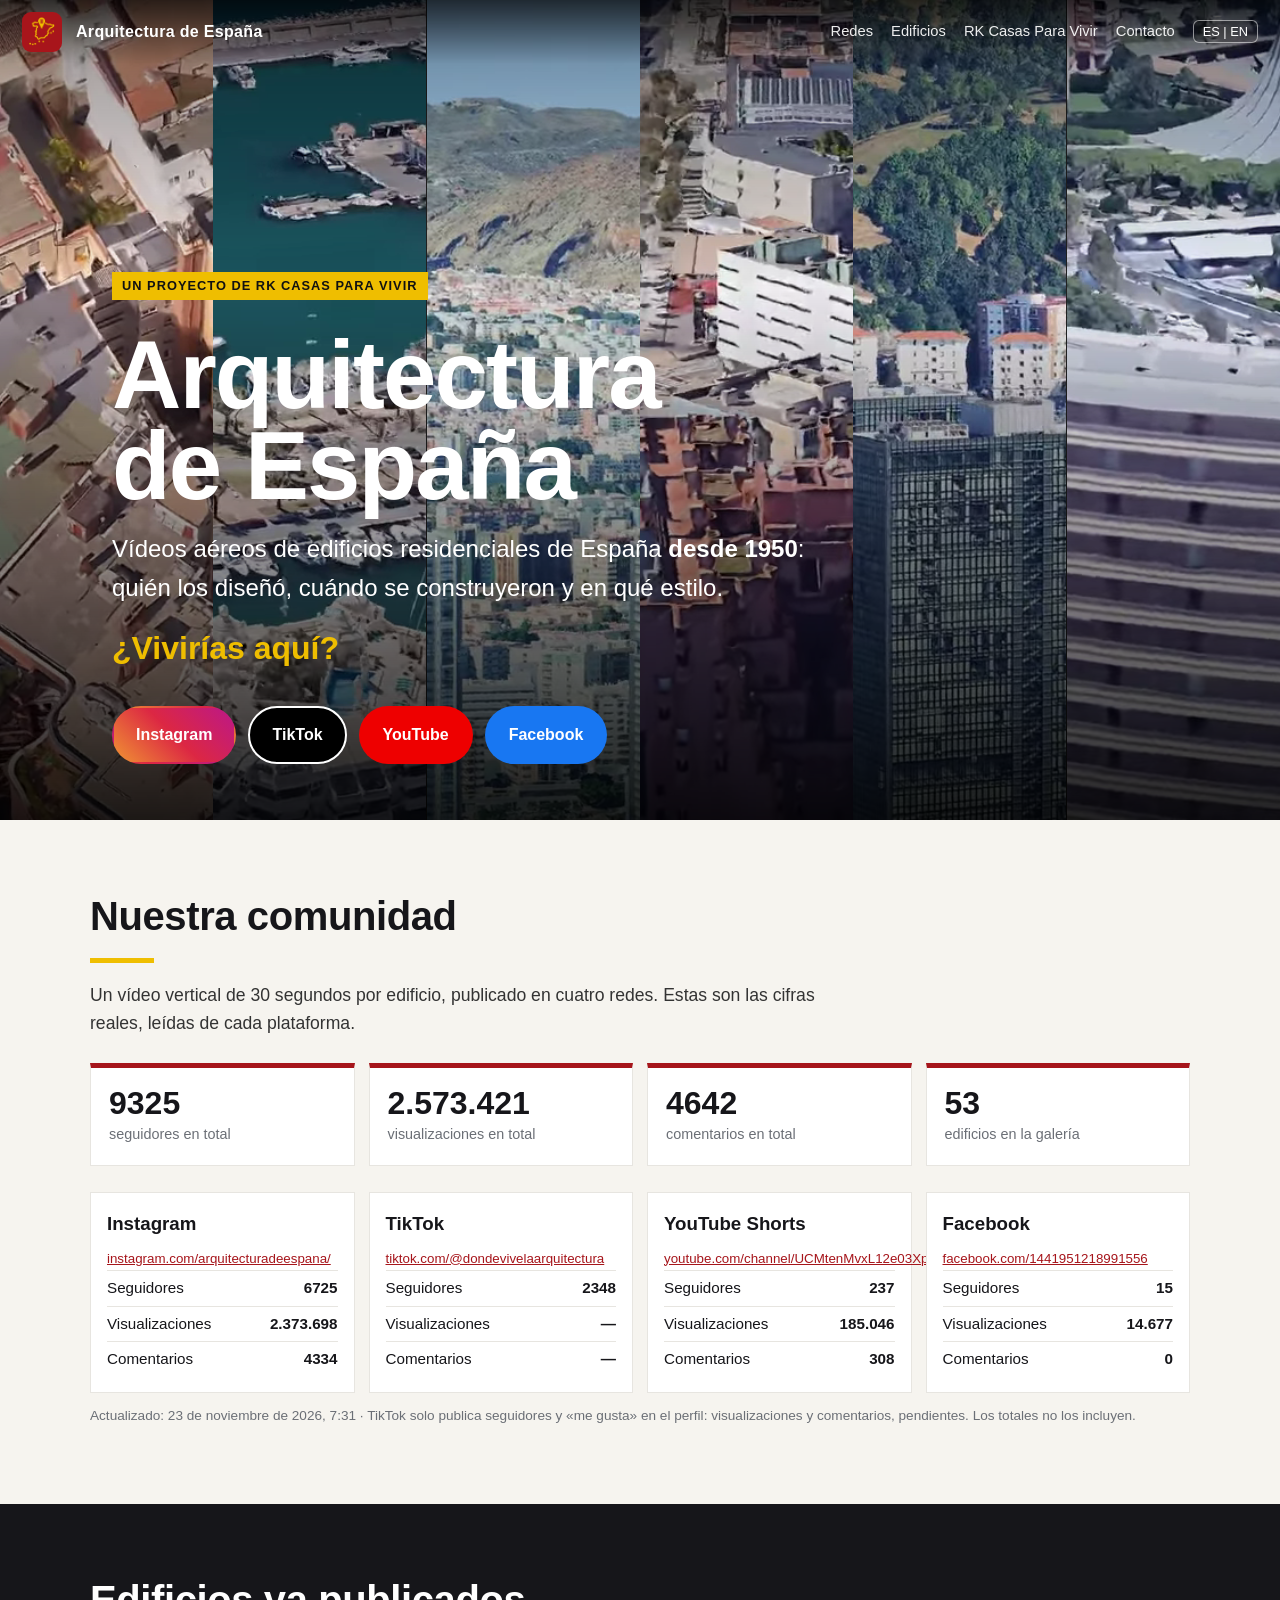
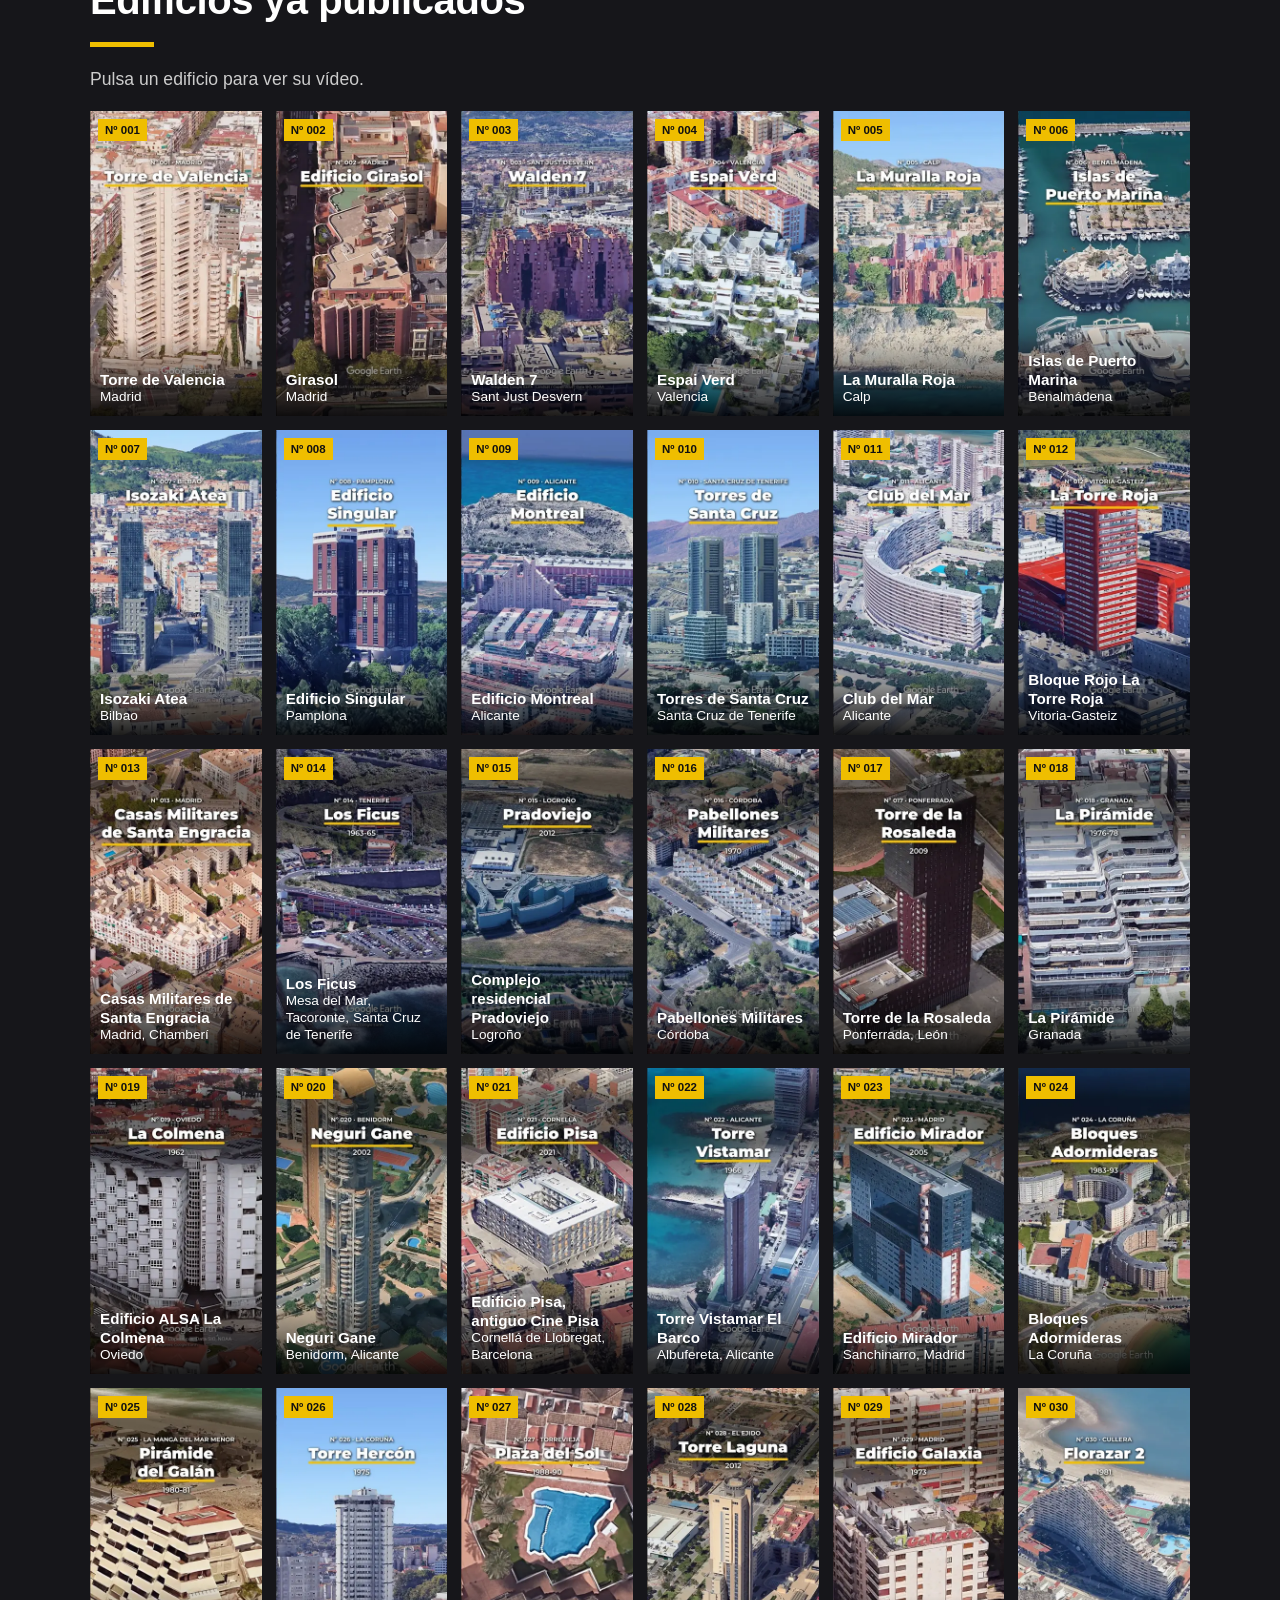
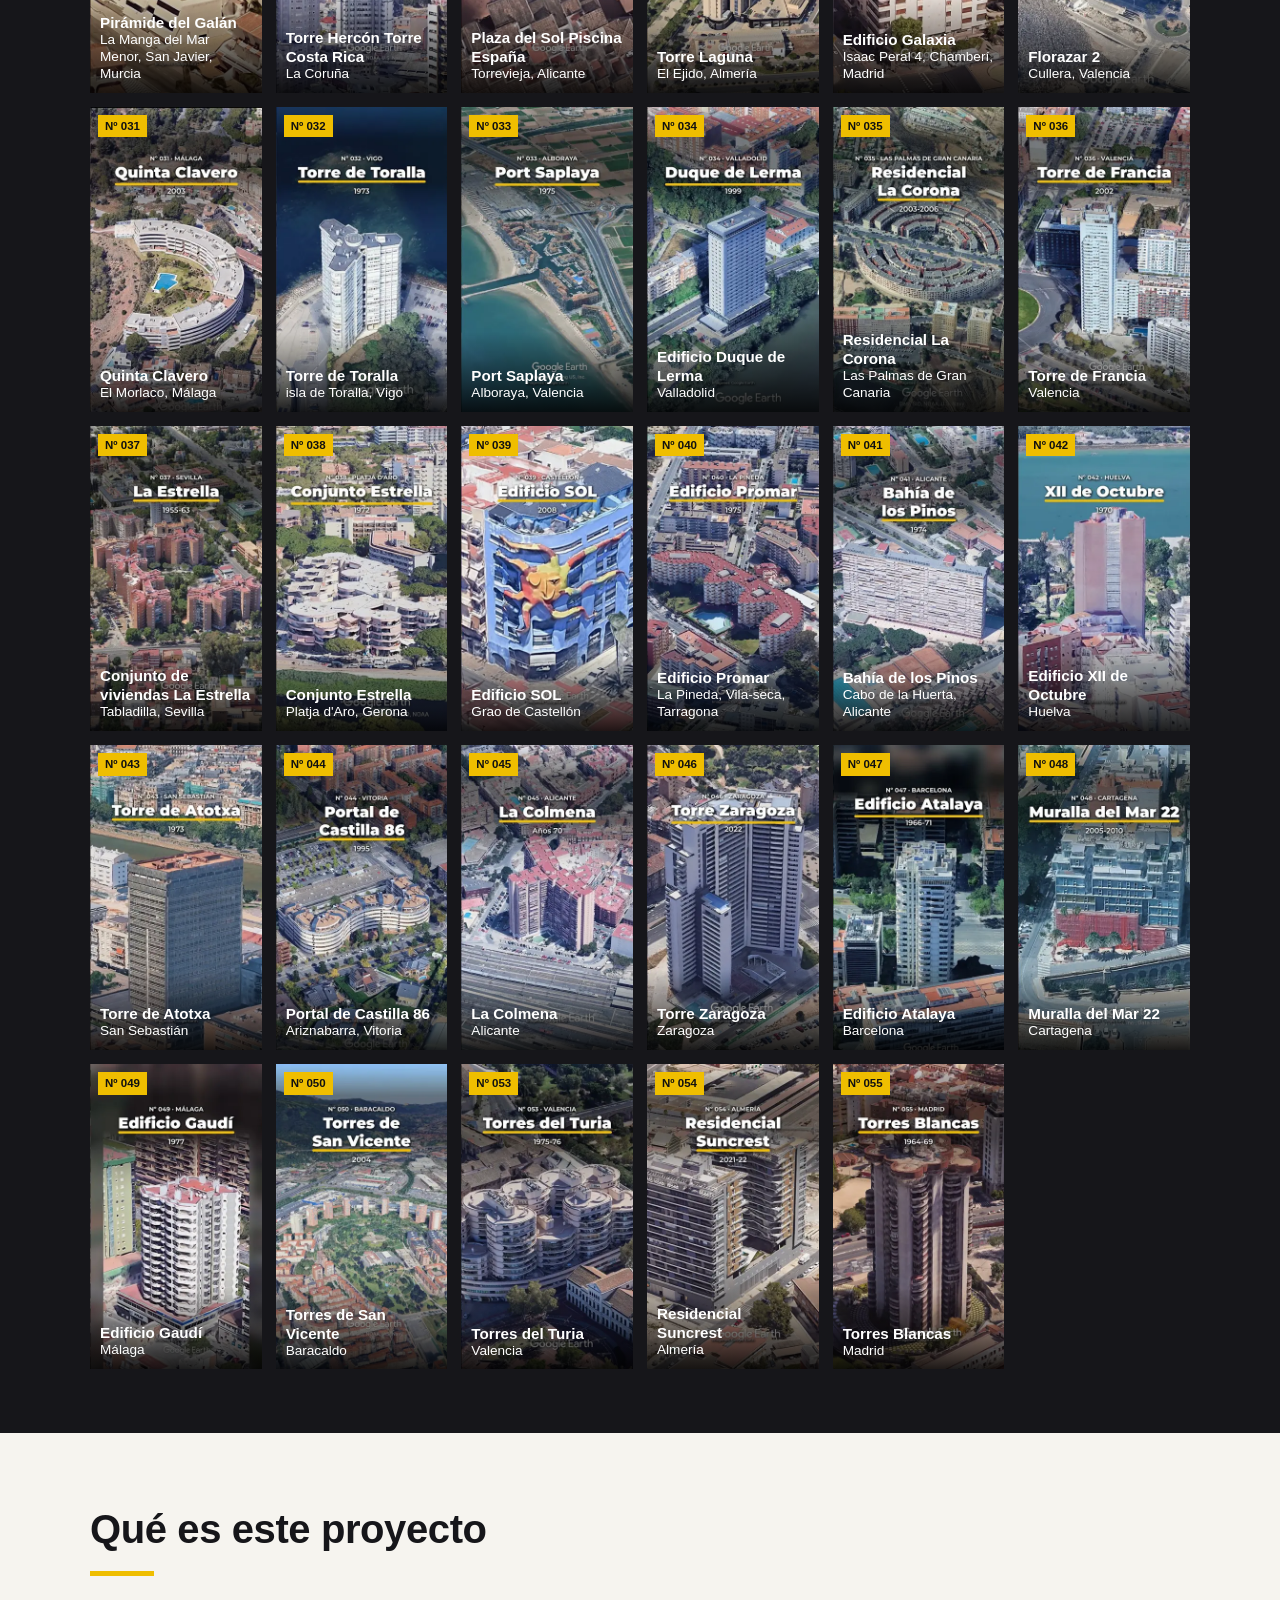
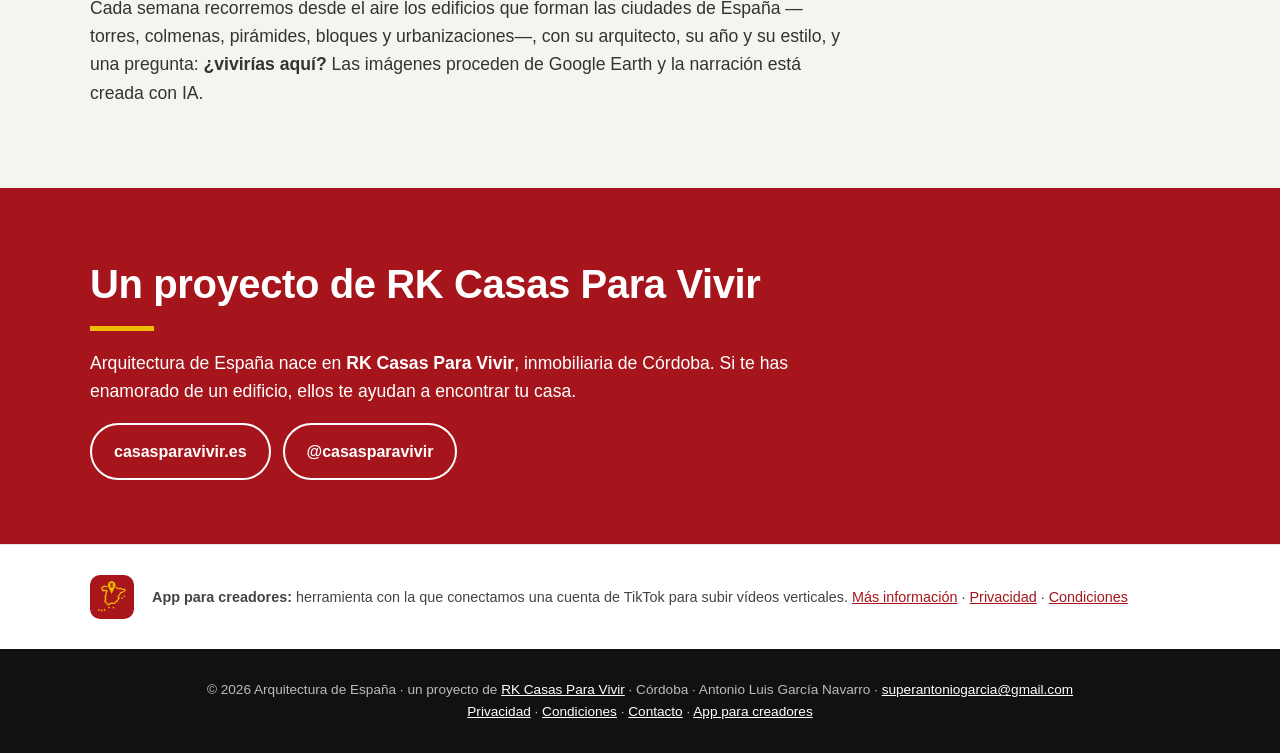
==== commit 5c164472: "Rediseño: hero con vídeos, ES por defecto + botón EN" ====
--- a/index.html
+++ b/index.html
@@ -14,7 +14,7 @@
 <header class="top"><img src="assets/logo.png" alt="Logo"><a class="brand" href="">Arquitectura de España</a>
 <nav><a class="hide" href="#redes"><span class="es">Redes</span><span class="en">Social</span></a><a class="hide" href="#galeria"><span class="es">Edificios</span><span class="en">Buildings</span></a><a class="hide" href="#rk">RK Casas Para Vivir</a><a href="contact/"><span class="es">Contacto</span><span class="en">Contact</span></a><button class="lg" type="button">ES | EN</button></nav></header>
 
-<div class="hero"><div class="strip"><img src="hero/h1.webp" alt="" fetchpriority=high><img src="hero/h2.webp" alt="" ><img src="hero/h3.webp" alt="" ><img src="hero/h4.webp" alt="" ><img src="hero/h5.webp" alt="" ><img src="hero/h6.webp" alt="" ></div><div class="in">
+<div class="hero"><div class="strip"><div class="vs" data-n="1"><video muted playsinline preload="none" poster="hero/s1c1.webp" data-k="1"></video></div><div class="vs" data-n="2"><video muted playsinline preload="none" poster="hero/s2c1.webp" data-k="2"></video></div><div class="vs" data-n="3"><video muted playsinline preload="none" poster="hero/s3c1.webp" data-k="3"></video></div><div class="vs" data-n="4"><video muted playsinline preload="none" poster="hero/s4c1.webp" data-k="4"></video></div><div class="vs" data-n="5"><video muted playsinline preload="none" poster="hero/s5c1.webp" data-k="5"></video></div><div class="vs" data-n="6"><video muted playsinline preload="none" poster="hero/s6c1.webp" data-k="6"></video></div></div><div class="in">
 <span class="kick"><span class="es">Un proyecto de RK Casas Para Vivir</span><span class="en">A project by RK Casas Para Vivir</span></span>
 <h1>Arquitectura<br>de España</h1>
 <p><span class="es">Vídeos aéreos de edificios residenciales de España <b>desde 1950</b>: quién los diseñó, cuándo se construyeron y en qué estilo.</span><span class="en">Aerial videos of residential buildings across Spain <b>from 1950 onwards</b>: who designed them, when they were built and in what style.</span></p>
@@ -51,12 +51,20 @@
 <span><span class="es"><b>App para creadores:</b> herramienta con la que conectamos una cuenta de TikTok para subir vídeos verticales.</span><span class="en"><b>Creator app:</b> a tool to connect a TikTok account and upload vertical videos.</span> <a href="app/"><span class="es">Más información</span><span class="en">More info</span></a> · <a href="privacy-policy/"><span class="es">Privacidad</span><span class="en">Privacy</span></a> · <a href="terms-of-service/"><span class="es">Condiciones</span><span class="en">Terms</span></a></span></div></div>
 <footer>© 2026 Arquitectura de España · <span class="es">un proyecto de</span><span class="en">a project by</span> <a href="https://casasparavivir.es/">RK Casas Para Vivir</a> · Córdoba · Antonio Luis García Navarro · <a href="mailto:superantoniogarcia@gmail.com">superantoniogarcia@gmail.com</a><br>
 <a href="privacy-policy/"><span class="es">Privacidad</span><span class="en">Privacy</span></a> · <a href="terms-of-service/"><span class="es">Condiciones</span><span class="en">Terms</span></a> · <a href="contact/"><span class="es">Contacto</span><span class="en">Contact</span></a> · <a href="app/"><span class="es">App para creadores</span><span class="en">Creator app</span></a></footer>
-<script>(function(){var l=localStorage.getItem('lang')||((navigator.language||'es').slice(0,2)=='es'?'es':'en');document.documentElement.lang=l;
-document.querySelectorAll('.lg').forEach(function(b){b.onclick=function(){l=document.documentElement.lang=='es'?'en':'es';document.documentElement.lang=l;localStorage.setItem('lang',l)}})})();</script>
-</body></html>
+<script>(function(){var l='es';document.documentElement.lang='es';
+document.querySelectorAll('.lg').forEach(function(b){b.onclick=function(){l=document.documentElement.lang=='es'?'en':'es';document.documentElement.lang=l}})})();</script>
 <script>
 fetch('stats.json?'+Date.now()).then(r=>r.json()).then(function(s){var f=new Intl.NumberFormat('es-ES');
 function g(p){var o=s;if(p.indexOf('total')<0)p='networks.'+p;p.split('.').forEach(function(k){o=o&&o[k]});return o}
 document.querySelectorAll('[data-s]').forEach(function(e){var v=g(e.dataset.s);e.textContent=(typeof v=='number')?f.format(v):'—'});
 var d=new Date(s.updated);document.getElementById('upd').textContent=isNaN(d)?s.updated:d.toLocaleString('es-ES',{dateStyle:'long',timeStyle:'short'})}).catch(function(){});
 </script>
+<script>
+(function(){var mq=matchMedia('(max-width:700px)');if(matchMedia('(prefers-reduced-motion: reduce)').matches)return;
+var t=document.createElement('video'),ext=t.canPlayType('video/webm; codecs="vp9"')?'webm':'mp4';
+function go(){document.querySelectorAll('.vs video').forEach(function(el){var k=+el.dataset.k;if(mq.matches&&k>3)return;var i=1;
+function play(){el.src='hero/s'+k+'c'+i+'.'+ext;el.play().catch(function(){})}
+el.addEventListener('ended',function(){i=i%3+1;play()});setTimeout(play,k*250)})}
+if(document.readyState=='complete')go();else addEventListener('load',go)})();
+</script>
+</body></html>
--- a/assets/style.css
+++ b/assets/style.css
@@ -13,9 +13,9 @@
 .lg{border:1px solid #fff8;background:#0003;color:#fff;border-radius:6px;padding:3px 9px;font-size:.8rem;cursor:pointer}
 .hero{position:relative;min-height:min(92vh,820px);display:flex;align-items:flex-end;color:#fff;overflow:hidden;background:#111}
 .hero .strip{position:absolute;inset:0;display:grid;grid-template-columns:repeat(6,1fr)}
-.hero .strip img{width:100%;height:100%;object-fit:cover}
+.hero .vs{position:relative;overflow:hidden;background:#222}.hero .vs video{position:absolute;inset:0;width:100%;height:100%;object-fit:cover}
 .hero:after{content:"";position:absolute;inset:0;background:linear-gradient(180deg,#0006 0%,#0000 35%,#000d 100%)}
-.hero .in{position:relative;z-index:2;max-width:1100px;margin:0 auto;padding:0 22px 56px;width:100%}
+.hero .in{position:relative;z-index:2;max-width:1100px;margin:0 auto;padding:110px 22px 56px;width:100%}
 .kick{display:inline-block;background:var(--yellow);color:#111;font-weight:800;font-size:.8rem;letter-spacing:.08em;padding:4px 10px;text-transform:uppercase}
 .hero h1{font-size:clamp(2.6rem,8vw,6rem);line-height:.95;margin:.3em 0 .2em;letter-spacing:-.02em}
 .hero p{font-size:clamp(1.05rem,2.2vw,1.5rem);max-width:720px;margin:.3em 0}
@@ -61,4 +61,4 @@
 main.txt h1{font-size:1.9rem;margin:.2em 0}main.txt h2{font-size:1.2rem;color:var(--red);margin:1.5em 0 .3em}main.txt h2:after{display:none}
 .lang{display:inline-block;font-size:.75rem;font-weight:700;color:#fff;background:var(--red);padding:2px 8px;border-radius:4px}
 .meta{color:var(--muted);font-size:.9rem}hr.sep{border:0;border-top:2px solid var(--yellow);margin:40px 0 26px}
-@media(max-width:700px){.hero .strip{grid-template-columns:repeat(3,1fr)}.hero .strip img:nth-child(n+4){display:none}.top nav a.hide{display:none}section{padding:44px 16px}.grid{grid-template-columns:repeat(2,1fr)}}
+@media(max-width:700px){.top{padding:10px 14px;gap:8px;background:linear-gradient(#000c,#0000)}.top .brand{font-size:.9rem;line-height:1.1}.top nav{gap:10px}.top nav a{font-size:.85rem}.top img{width:34px;height:34px}.hero{min-height:min(100svh,860px)}.hero .in{padding:96px 16px 36px}.hero h1{font-size:2.5rem}.hero .strip{grid-template-columns:repeat(3,1fr)}.hero .vs:nth-child(n+4){display:none}.top nav a.hide{display:none}section{padding:44px 16px}.grid{grid-template-columns:repeat(2,1fr)}}
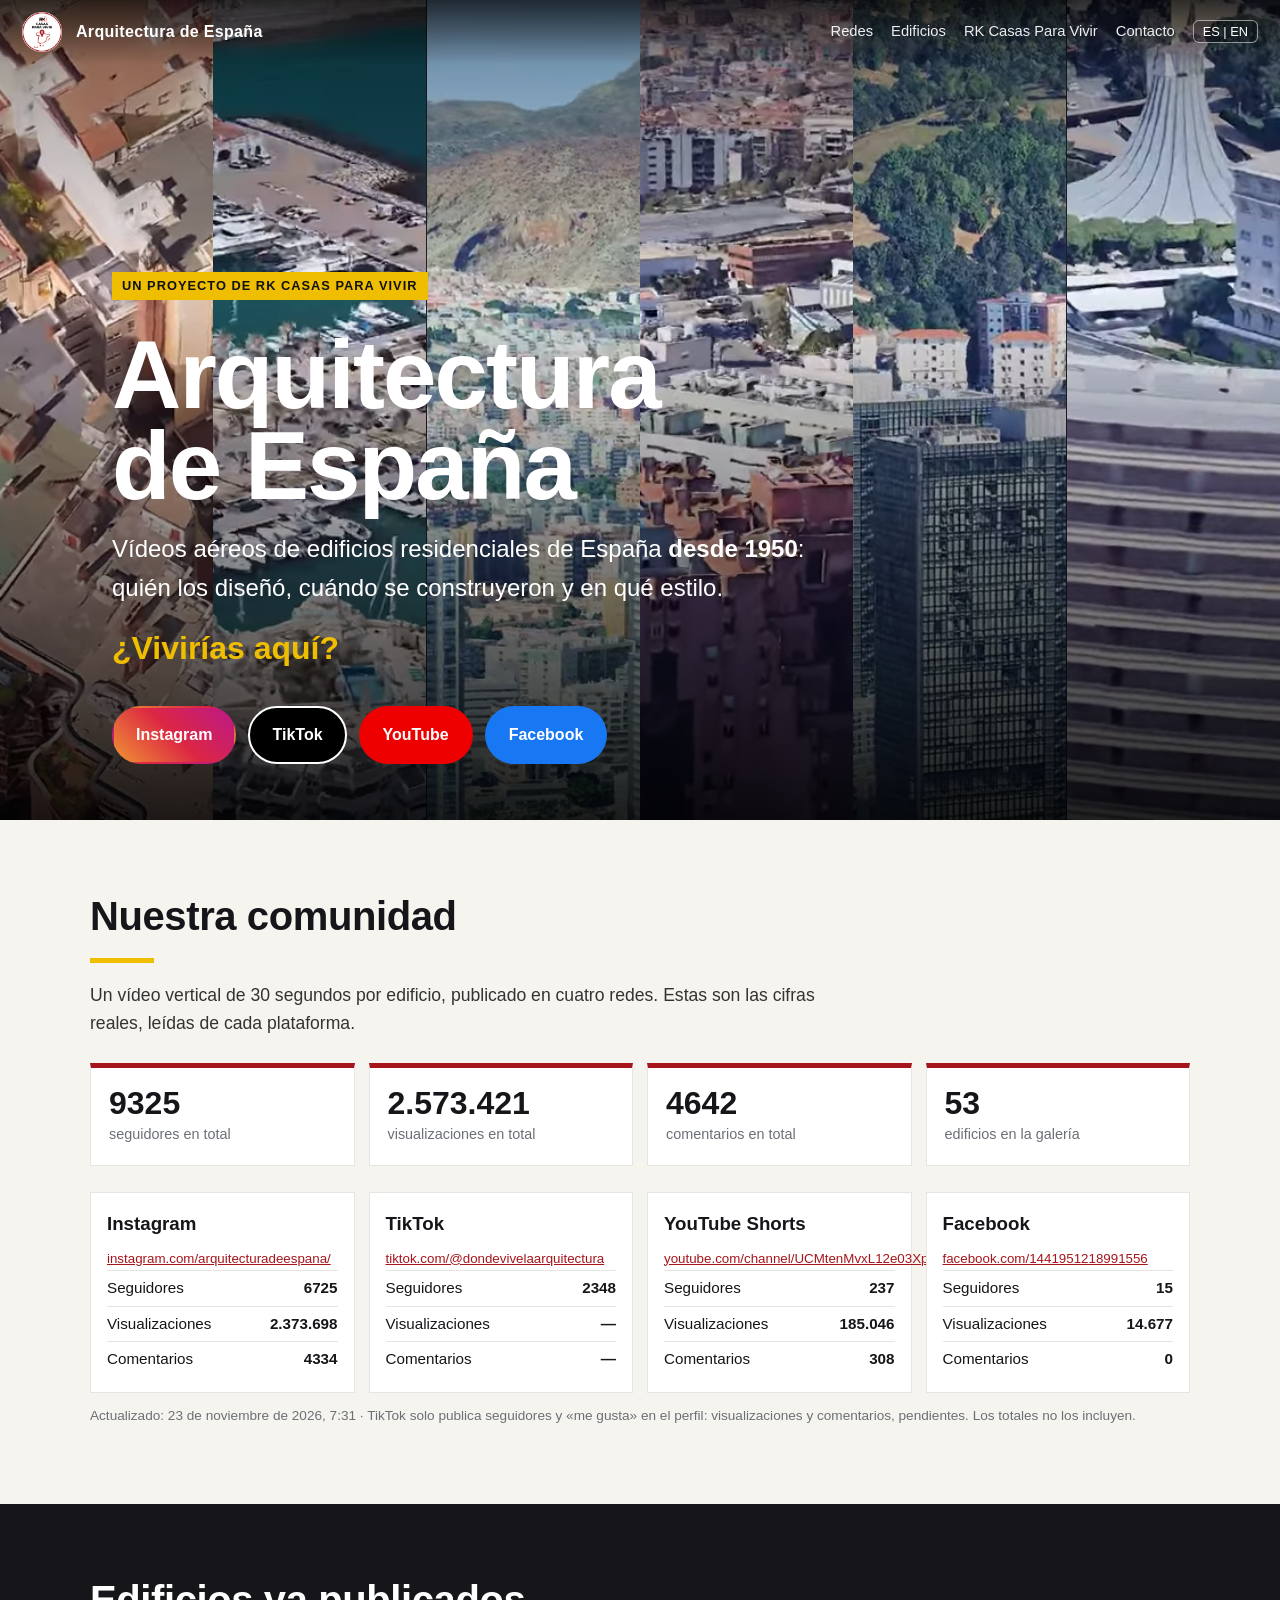
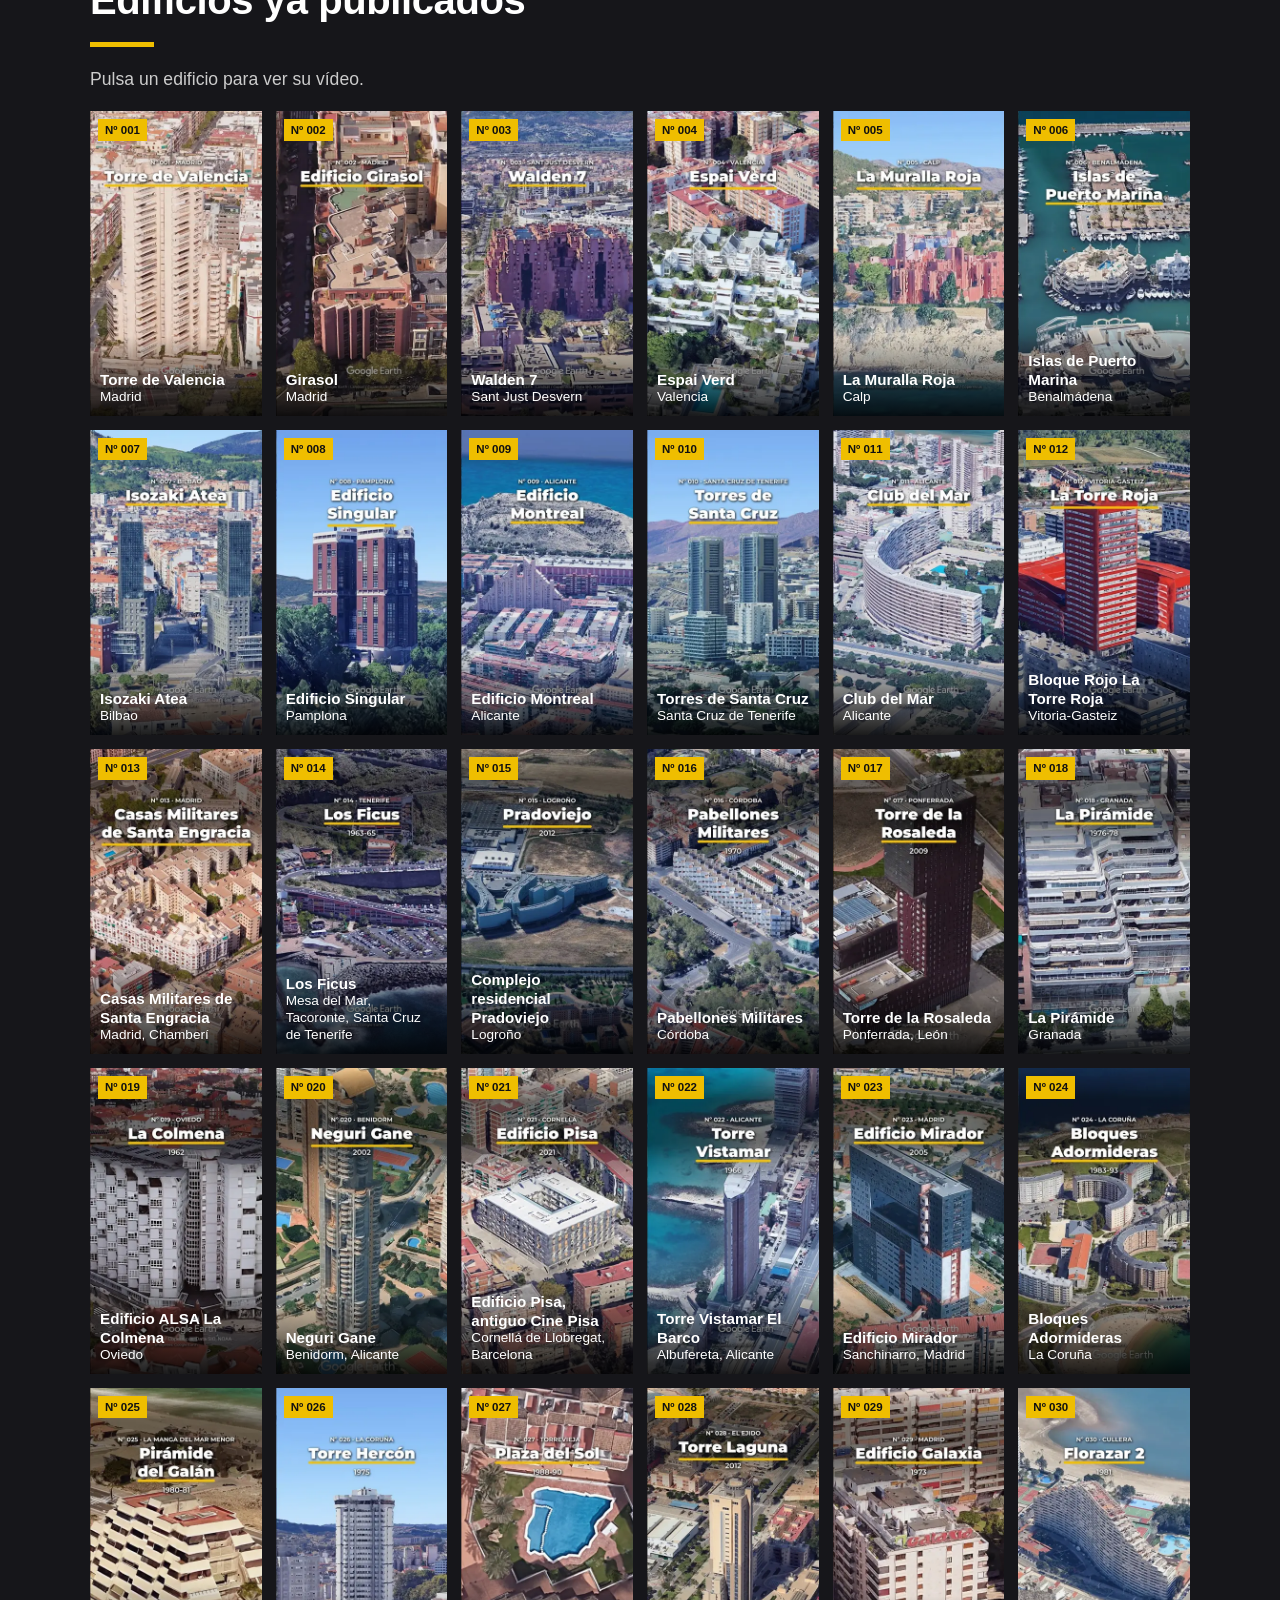
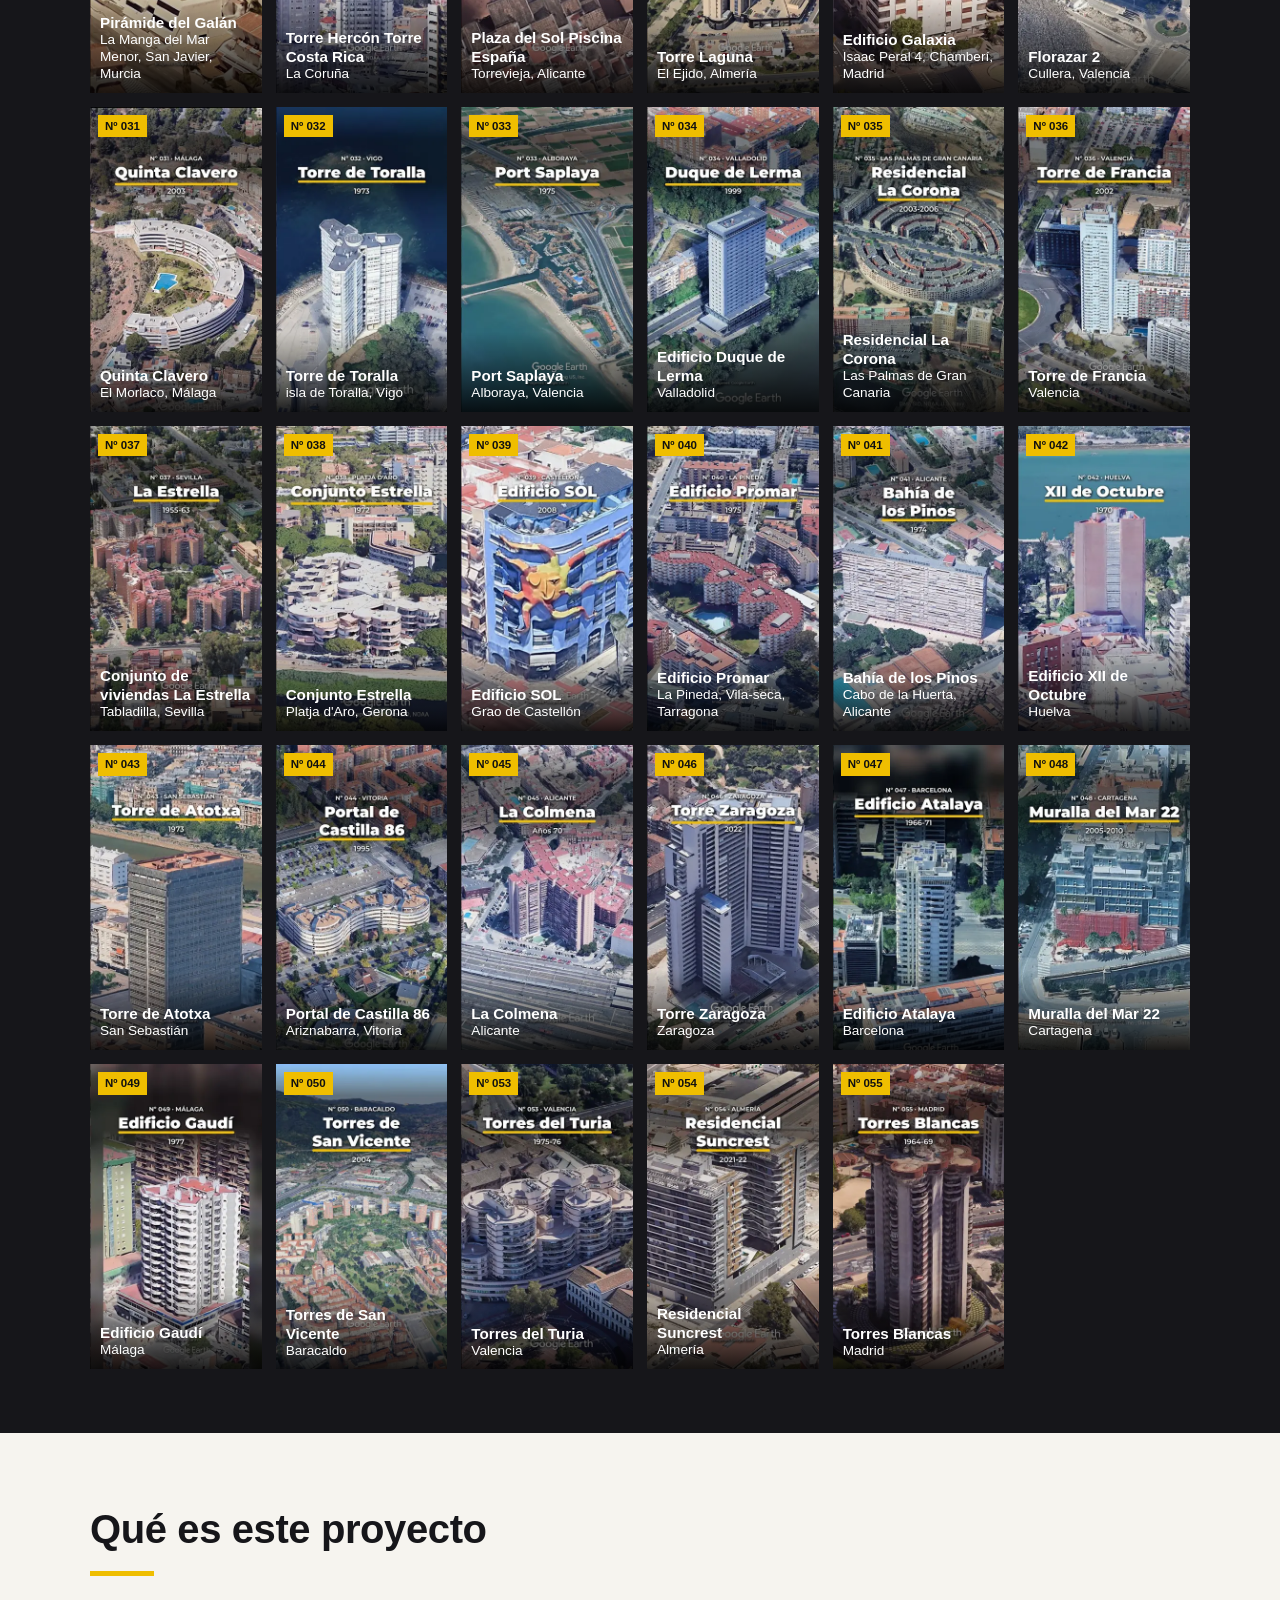
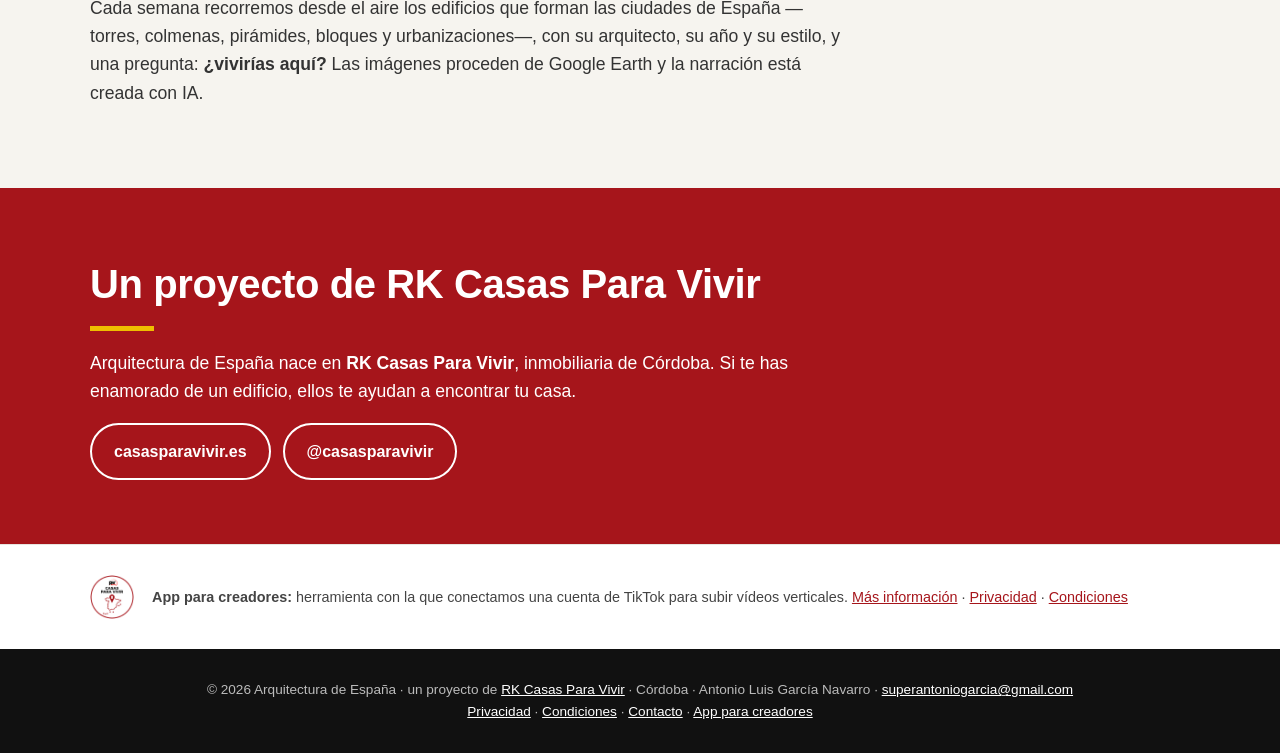
==== commit 7556c07d: "Logo nuevo (Z5b) en cabecera y favicon" ====
--- a/index.html
+++ b/index.html
@@ -6,12 +6,12 @@
 <title>Arquitectura de España · vídeos aéreos de edificios residenciales de España</title>
 <meta name="description" content="Arquitectura de España, un proyecto de RK Casas Para Vivir (Córdoba): vídeos aéreos de edificios residenciales de España desde 1950, con arquitecto, año y estilo. ¿Vivirías aquí?">
 <meta property="og:title" content="Arquitectura de España · vídeos aéreos de edificios residenciales de España"><meta property="og:description" content="Arquitectura de España, un proyecto de RK Casas Para Vivir (Córdoba): vídeos aéreos de edificios residenciales de España desde 1950, con arquitecto, año y estilo. ¿Vivirías aquí?"><meta property="og:type" content="website"><meta property="og:image" content="https://arquitecturadeespana.es/hero/h1.webp">
-<link rel="icon" type="image/png" href="assets/favicon.png">
-<link rel="apple-touch-icon" href="assets/logo.png">
+<link rel="icon" type="image/png" href="assets/favicon-ade.png"><link rel="shortcut icon" href="assets/favicon-ade.ico">
+<link rel="apple-touch-icon" href="assets/logo-ade.png">
 <link rel="stylesheet" href="assets/style.css">
 </head>
 <body>
-<header class="top"><img src="assets/logo.png" alt="Logo"><a class="brand" href="">Arquitectura de España</a>
+<header class="top"><img src="assets/logo-ade.png" alt="Logo"><a class="brand" href="">Arquitectura de España</a>
 <nav><a class="hide" href="#redes"><span class="es">Redes</span><span class="en">Social</span></a><a class="hide" href="#galeria"><span class="es">Edificios</span><span class="en">Buildings</span></a><a class="hide" href="#rk">RK Casas Para Vivir</a><a href="contact/"><span class="es">Contacto</span><span class="en">Contact</span></a><button class="lg" type="button">ES | EN</button></nav></header>
 
 <div class="hero"><div class="strip"><div class="vs" data-n="1"><video muted playsinline preload="none" poster="hero/s1c1.webp" data-k="1"></video></div><div class="vs" data-n="2"><video muted playsinline preload="none" poster="hero/s2c1.webp" data-k="2"></video></div><div class="vs" data-n="3"><video muted playsinline preload="none" poster="hero/s3c1.webp" data-k="3"></video></div><div class="vs" data-n="4"><video muted playsinline preload="none" poster="hero/s4c1.webp" data-k="4"></video></div><div class="vs" data-n="5"><video muted playsinline preload="none" poster="hero/s5c1.webp" data-k="5"></video></div><div class="vs" data-n="6"><video muted playsinline preload="none" poster="hero/s6c1.webp" data-k="6"></video></div></div><div class="in">
@@ -47,7 +47,7 @@
 <p class="lead" style="color:#fff"><span class="es">Arquitectura de España nace en <b>RK Casas Para Vivir</b>, inmobiliaria de Córdoba. Si te has enamorado de un edificio, ellos te ayudan a encontrar tu casa.</span><span class="en">Arquitectura de España is a project by <b>RK Casas Para Vivir</b>, a real-estate agency in Córdoba. If you fell for a building, they will help you find your home.</span></p>
 <div class="btns"><a class="btn" href="https://casasparavivir.es/" target="_blank" rel="noopener">casasparavivir.es</a><a class="btn" href="https://www.instagram.com/casasparavivir/" target="_blank" rel="noopener">@casasparavivir</a></div></div></div></div></section>
 
-<div class="small"><div class="wrap"><img src="assets/app-icon.png" alt="">
+<div class="small"><div class="wrap"><img src="assets/app-logo.png" alt="">
 <span><span class="es"><b>App para creadores:</b> herramienta con la que conectamos una cuenta de TikTok para subir vídeos verticales.</span><span class="en"><b>Creator app:</b> a tool to connect a TikTok account and upload vertical videos.</span> <a href="app/"><span class="es">Más información</span><span class="en">More info</span></a> · <a href="privacy-policy/"><span class="es">Privacidad</span><span class="en">Privacy</span></a> · <a href="terms-of-service/"><span class="es">Condiciones</span><span class="en">Terms</span></a></span></div></div>
 <footer>© 2026 Arquitectura de España · <span class="es">un proyecto de</span><span class="en">a project by</span> <a href="https://casasparavivir.es/">RK Casas Para Vivir</a> · Córdoba · Antonio Luis García Navarro · <a href="mailto:superantoniogarcia@gmail.com">superantoniogarcia@gmail.com</a><br>
 <a href="privacy-policy/"><span class="es">Privacidad</span><span class="en">Privacy</span></a> · <a href="terms-of-service/"><span class="es">Condiciones</span><span class="en">Terms</span></a> · <a href="contact/"><span class="es">Contacto</span><span class="en">Contact</span></a> · <a href="app/"><span class="es">App para creadores</span><span class="en">Creator app</span></a></footer>
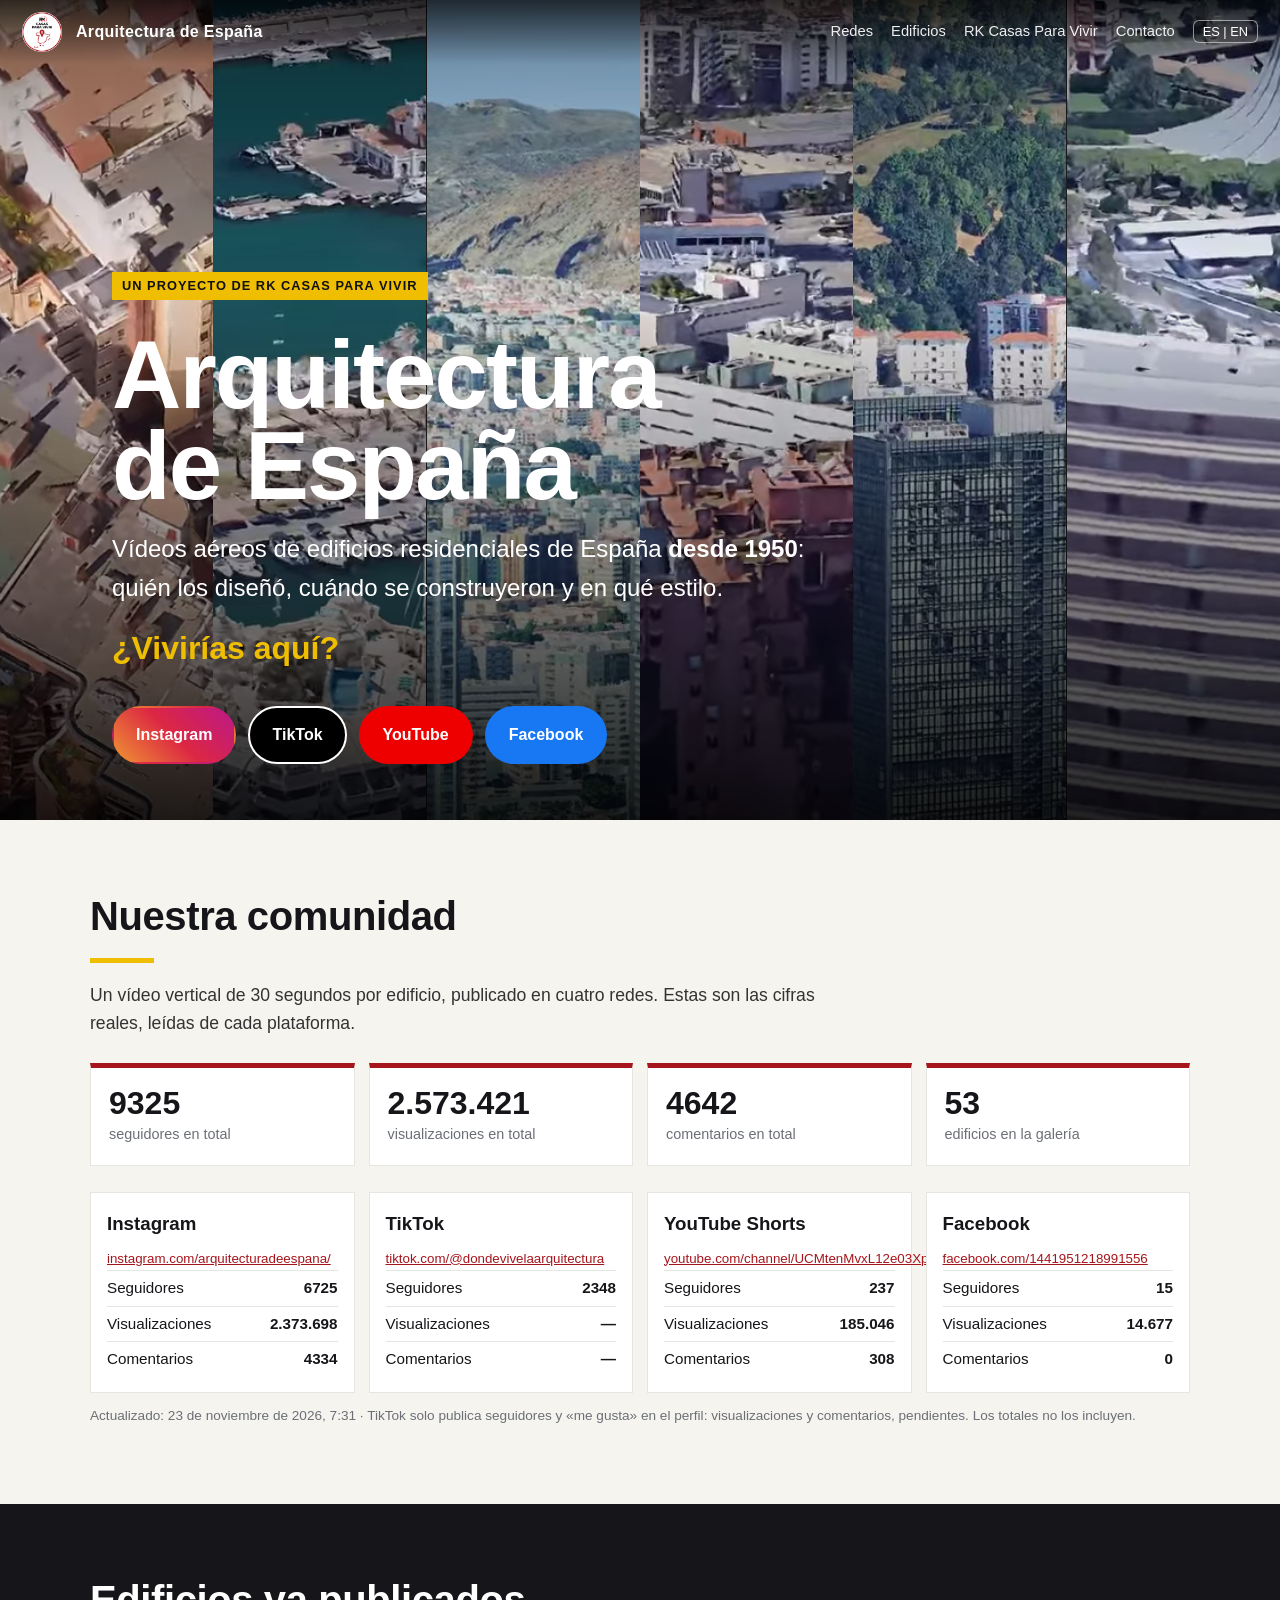
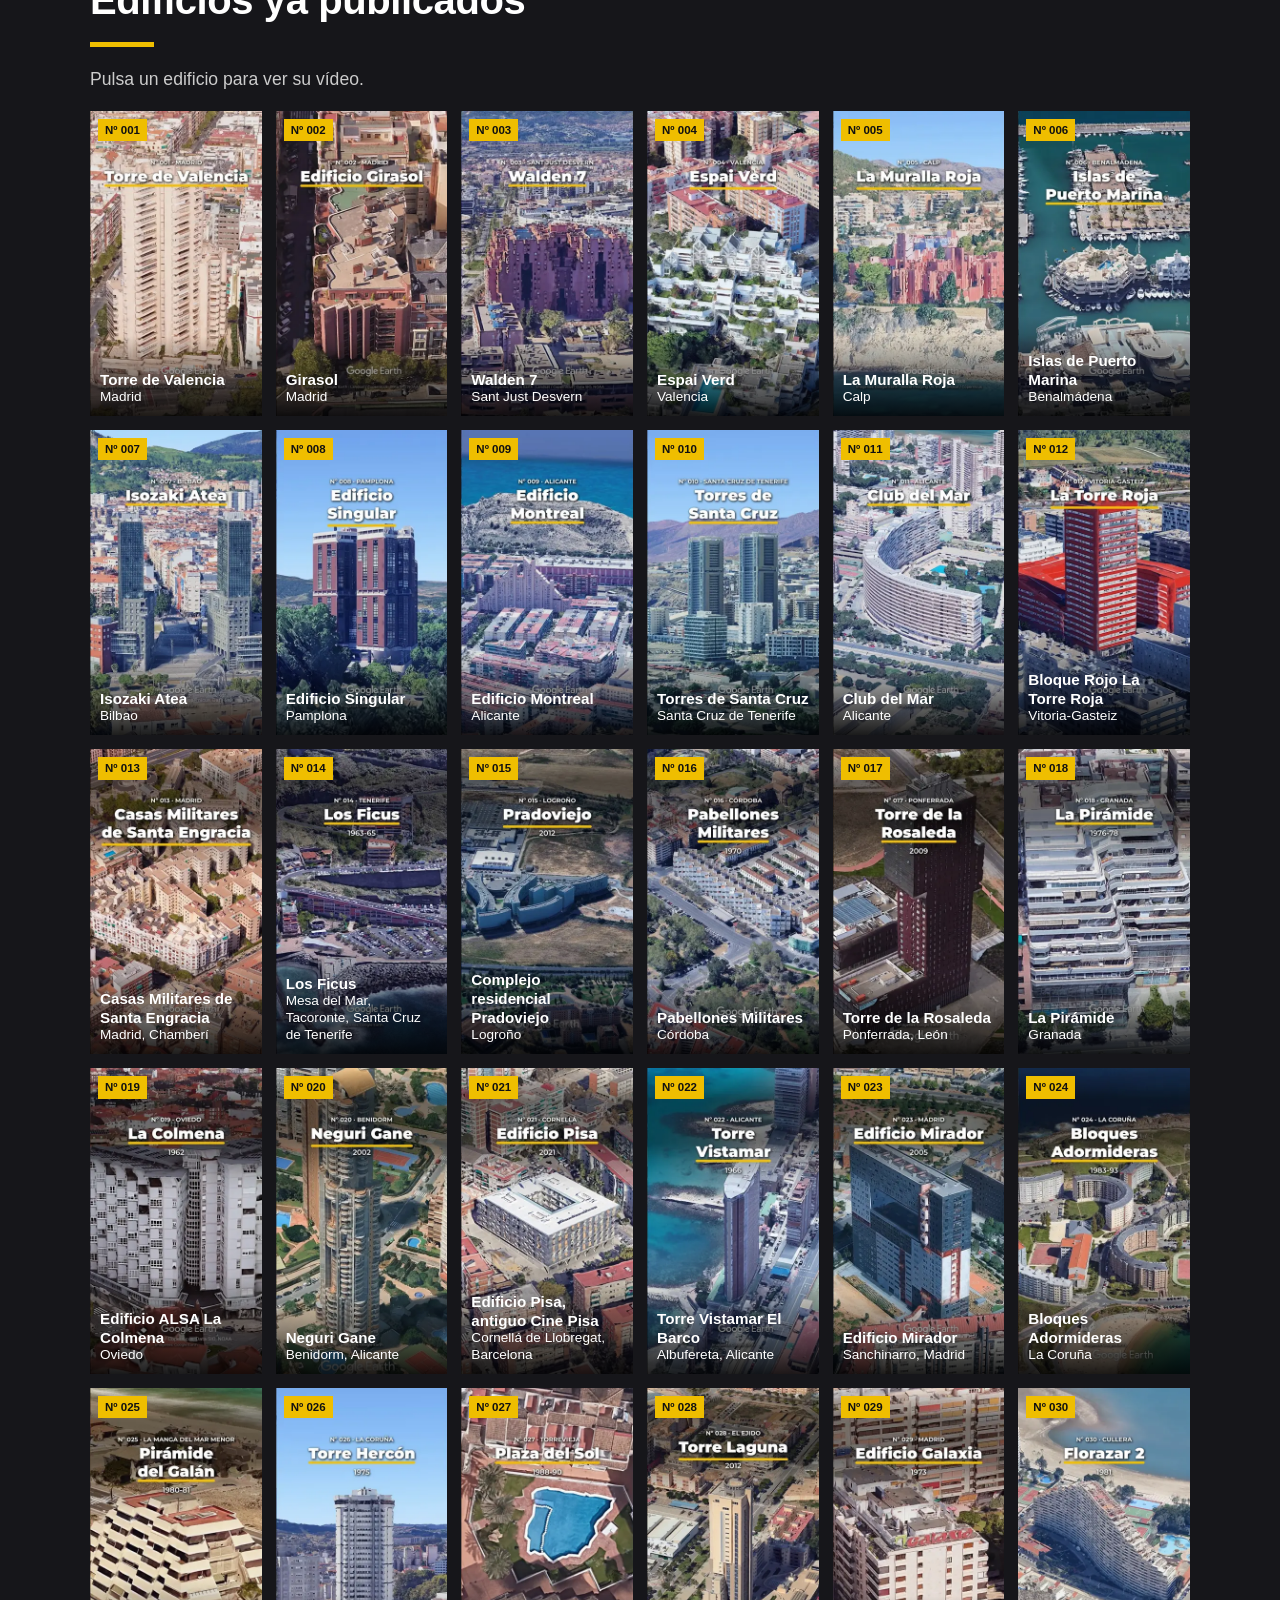
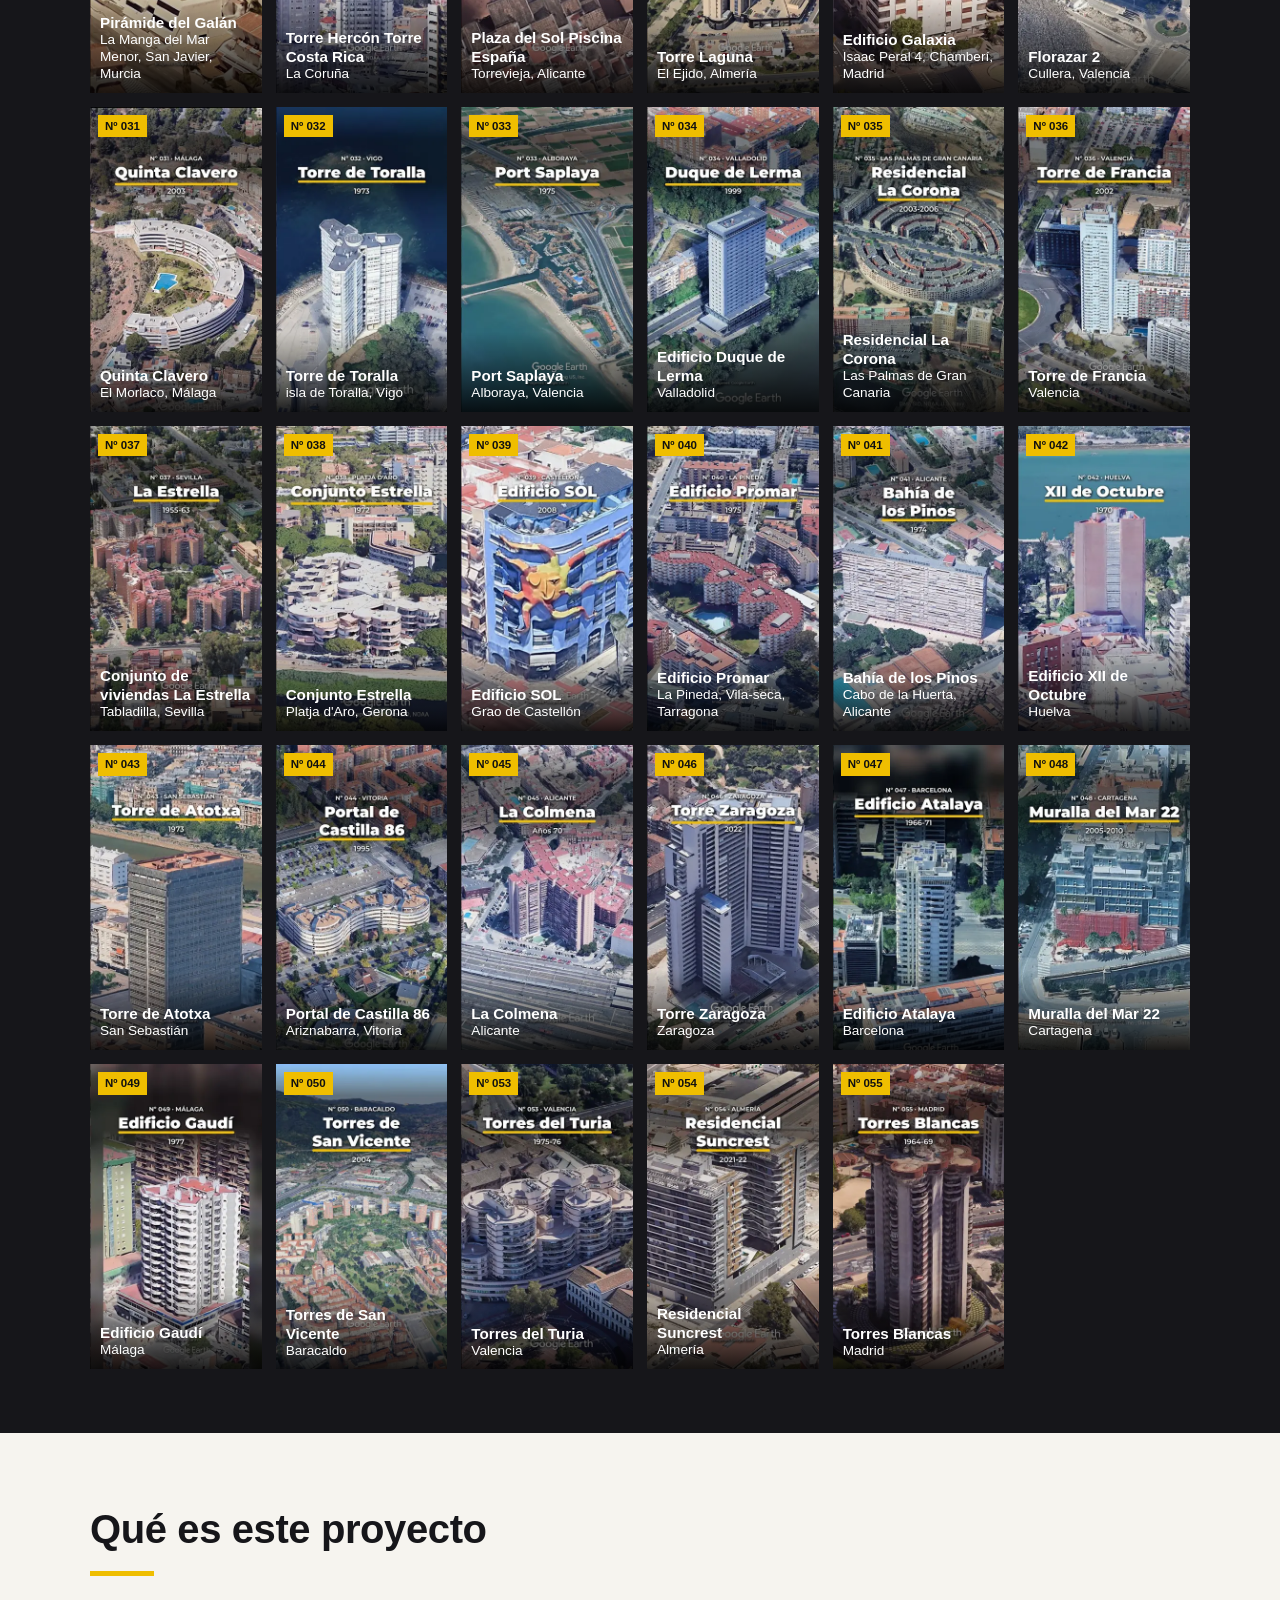
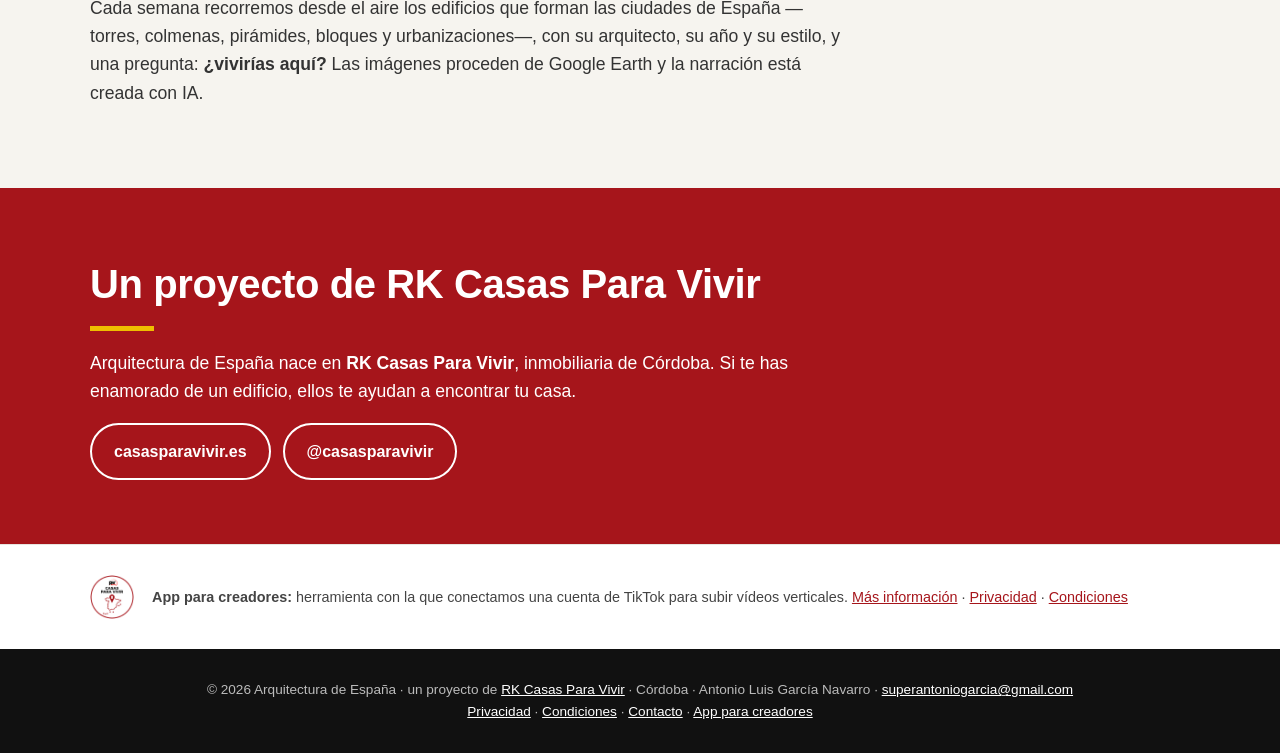
==== commit e11404be: "Logo nuevo también en privacidad, condiciones y contacto" ====
--- a/index.html
+++ b/index.html
@@ -6,7 +6,7 @@
 <title>Arquitectura de España · vídeos aéreos de edificios residenciales de España</title>
 <meta name="description" content="Arquitectura de España, un proyecto de RK Casas Para Vivir (Córdoba): vídeos aéreos de edificios residenciales de España desde 1950, con arquitecto, año y estilo. ¿Vivirías aquí?">
 <meta property="og:title" content="Arquitectura de España · vídeos aéreos de edificios residenciales de España"><meta property="og:description" content="Arquitectura de España, un proyecto de RK Casas Para Vivir (Córdoba): vídeos aéreos de edificios residenciales de España desde 1950, con arquitecto, año y estilo. ¿Vivirías aquí?"><meta property="og:type" content="website"><meta property="og:image" content="https://arquitecturadeespana.es/hero/h1.webp">
-<link rel="icon" type="image/png" href="assets/favicon-ade.png"><link rel="shortcut icon" href="assets/favicon-ade.ico">
+<link rel="icon" type="image/png" href="assets/favicon-ade.png"><link rel="shortcut icon" href="assets/favicon-ade.ico"><link rel="shortcut icon" href="assets/favicon-ade.ico">
 <link rel="apple-touch-icon" href="assets/logo-ade.png">
 <link rel="stylesheet" href="assets/style.css">
 </head>
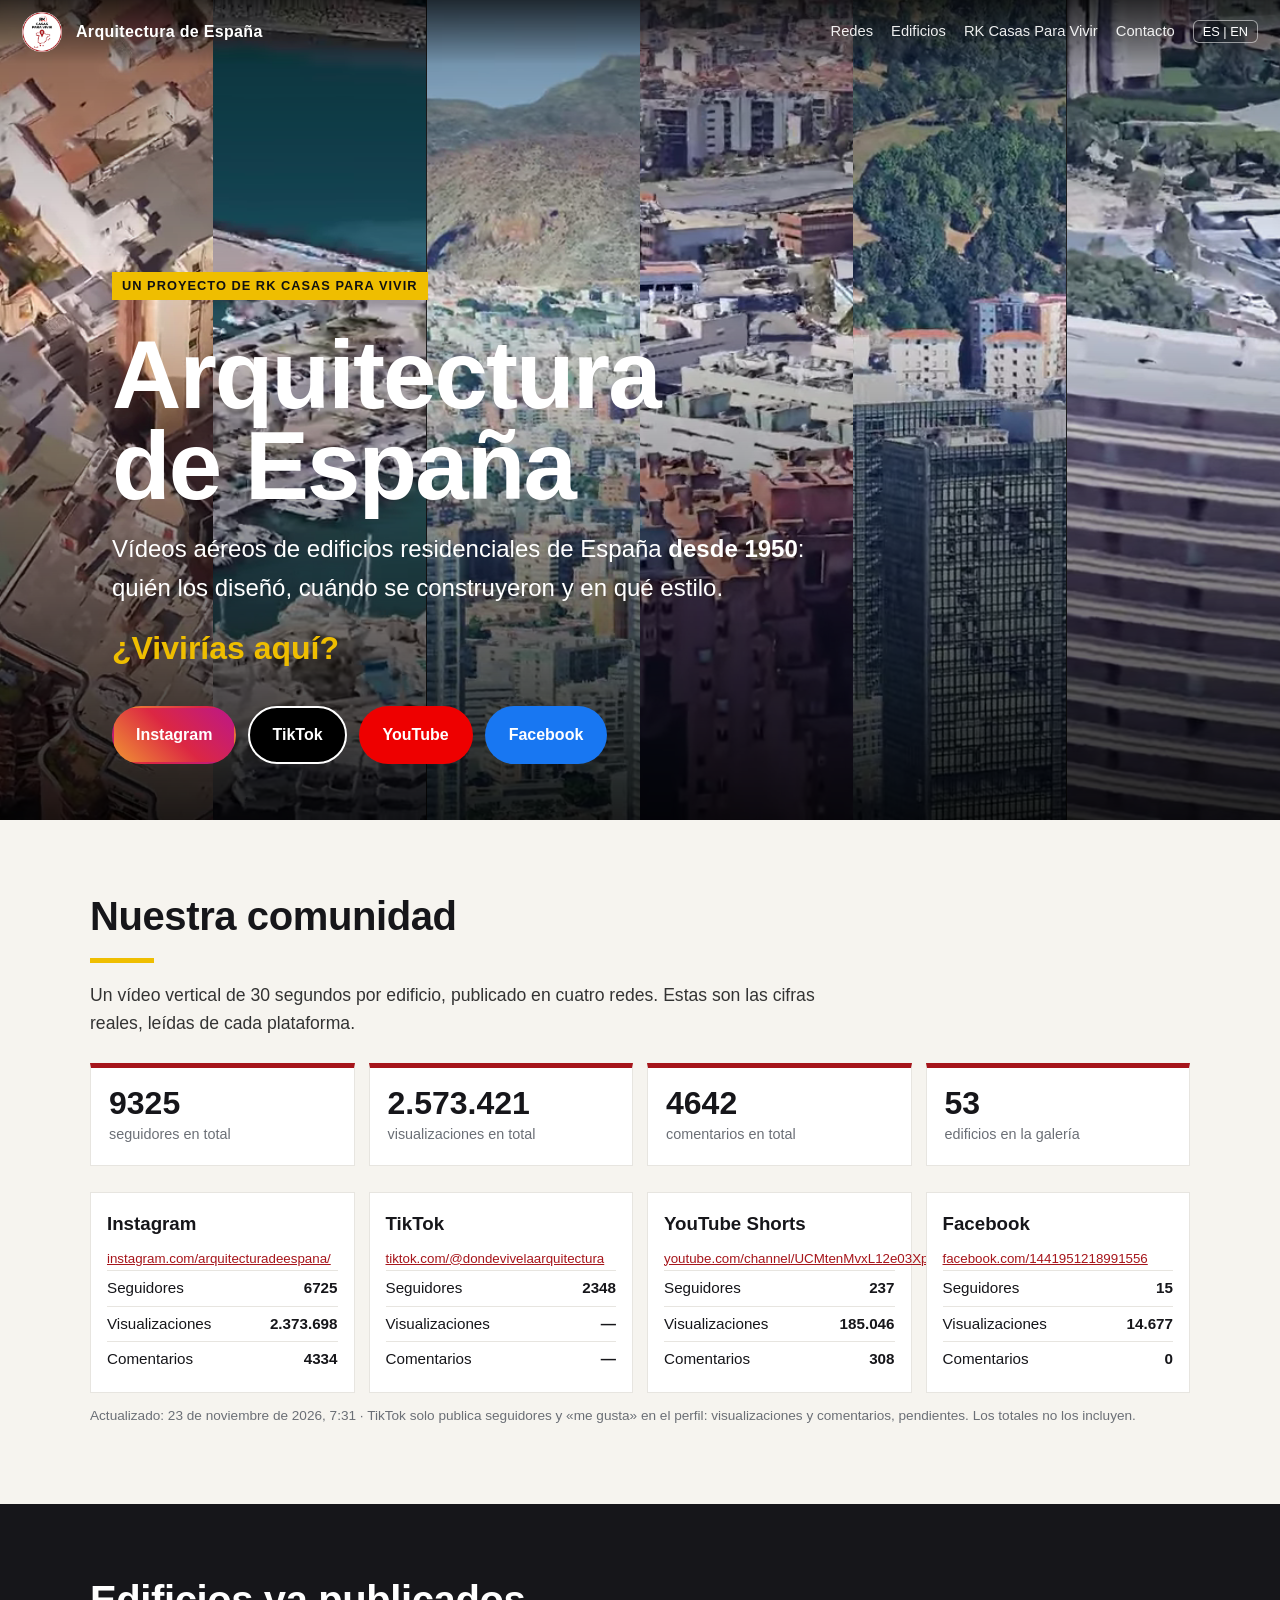
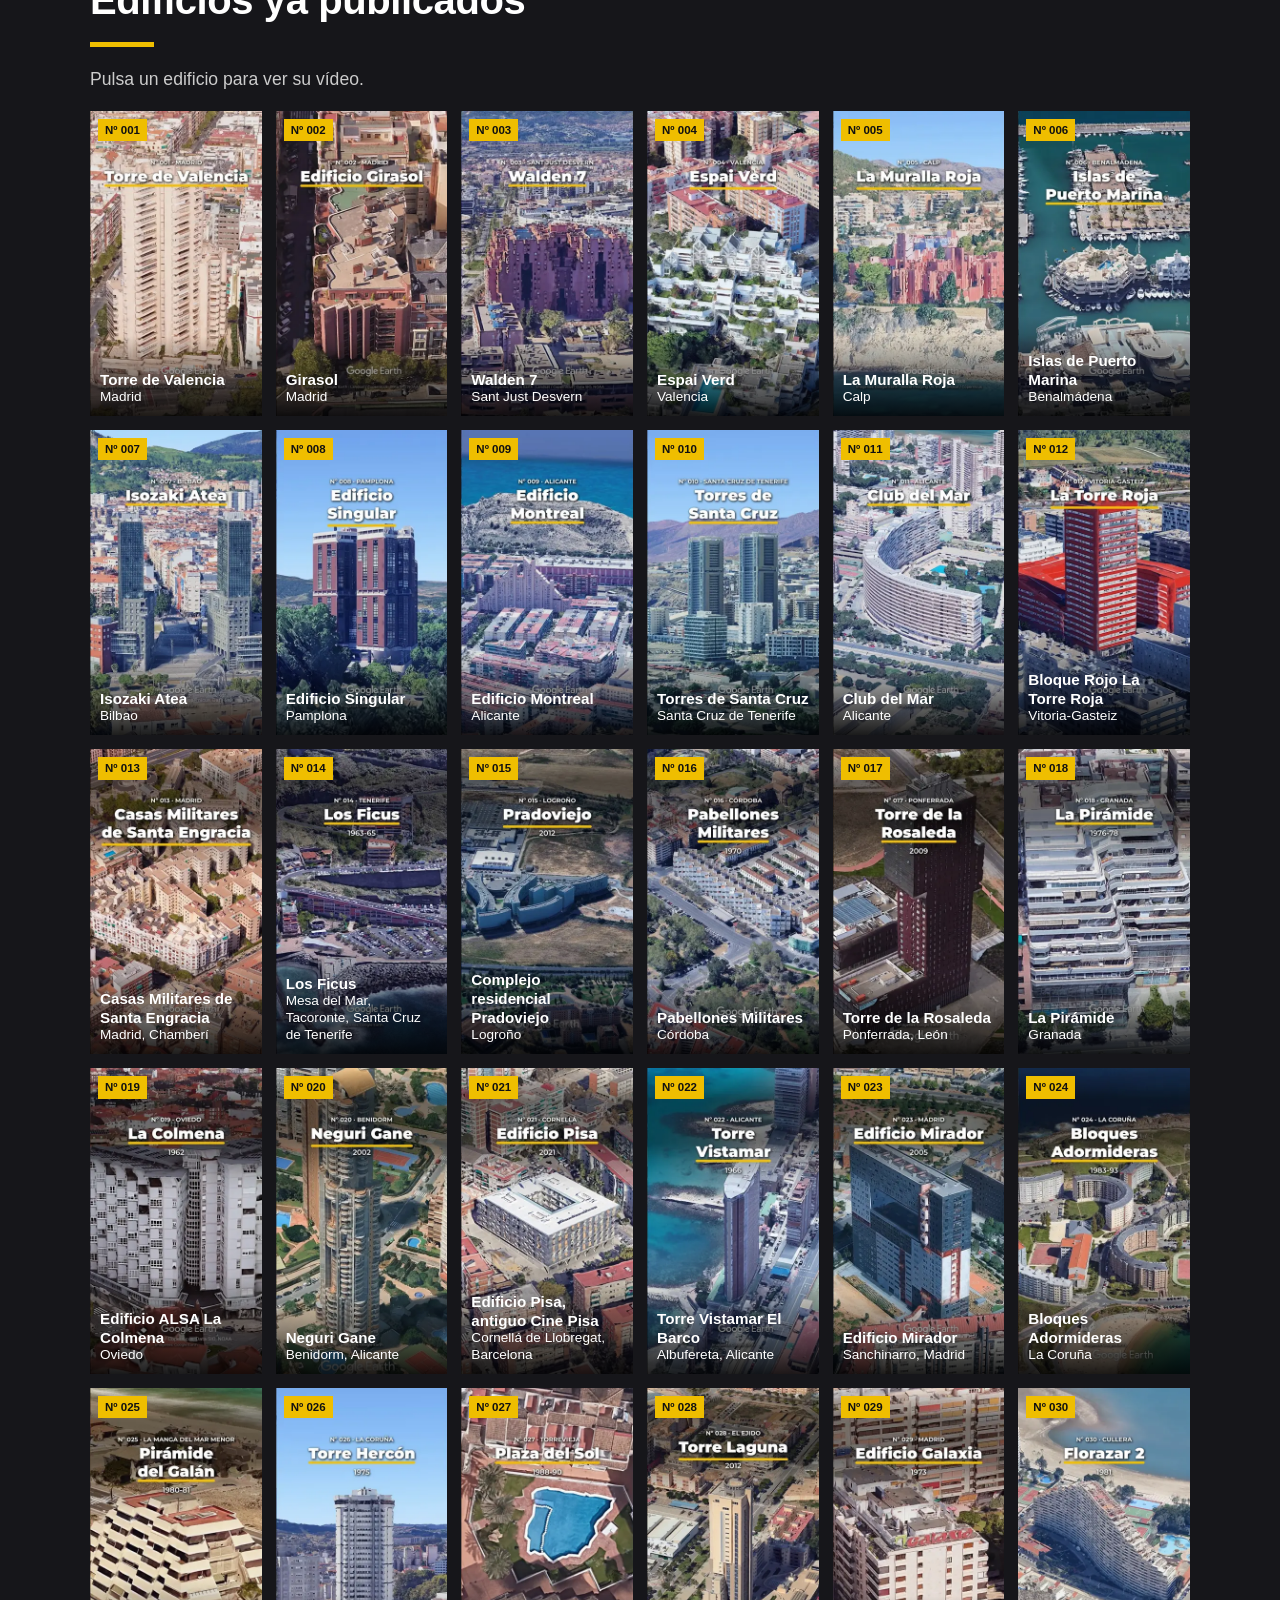
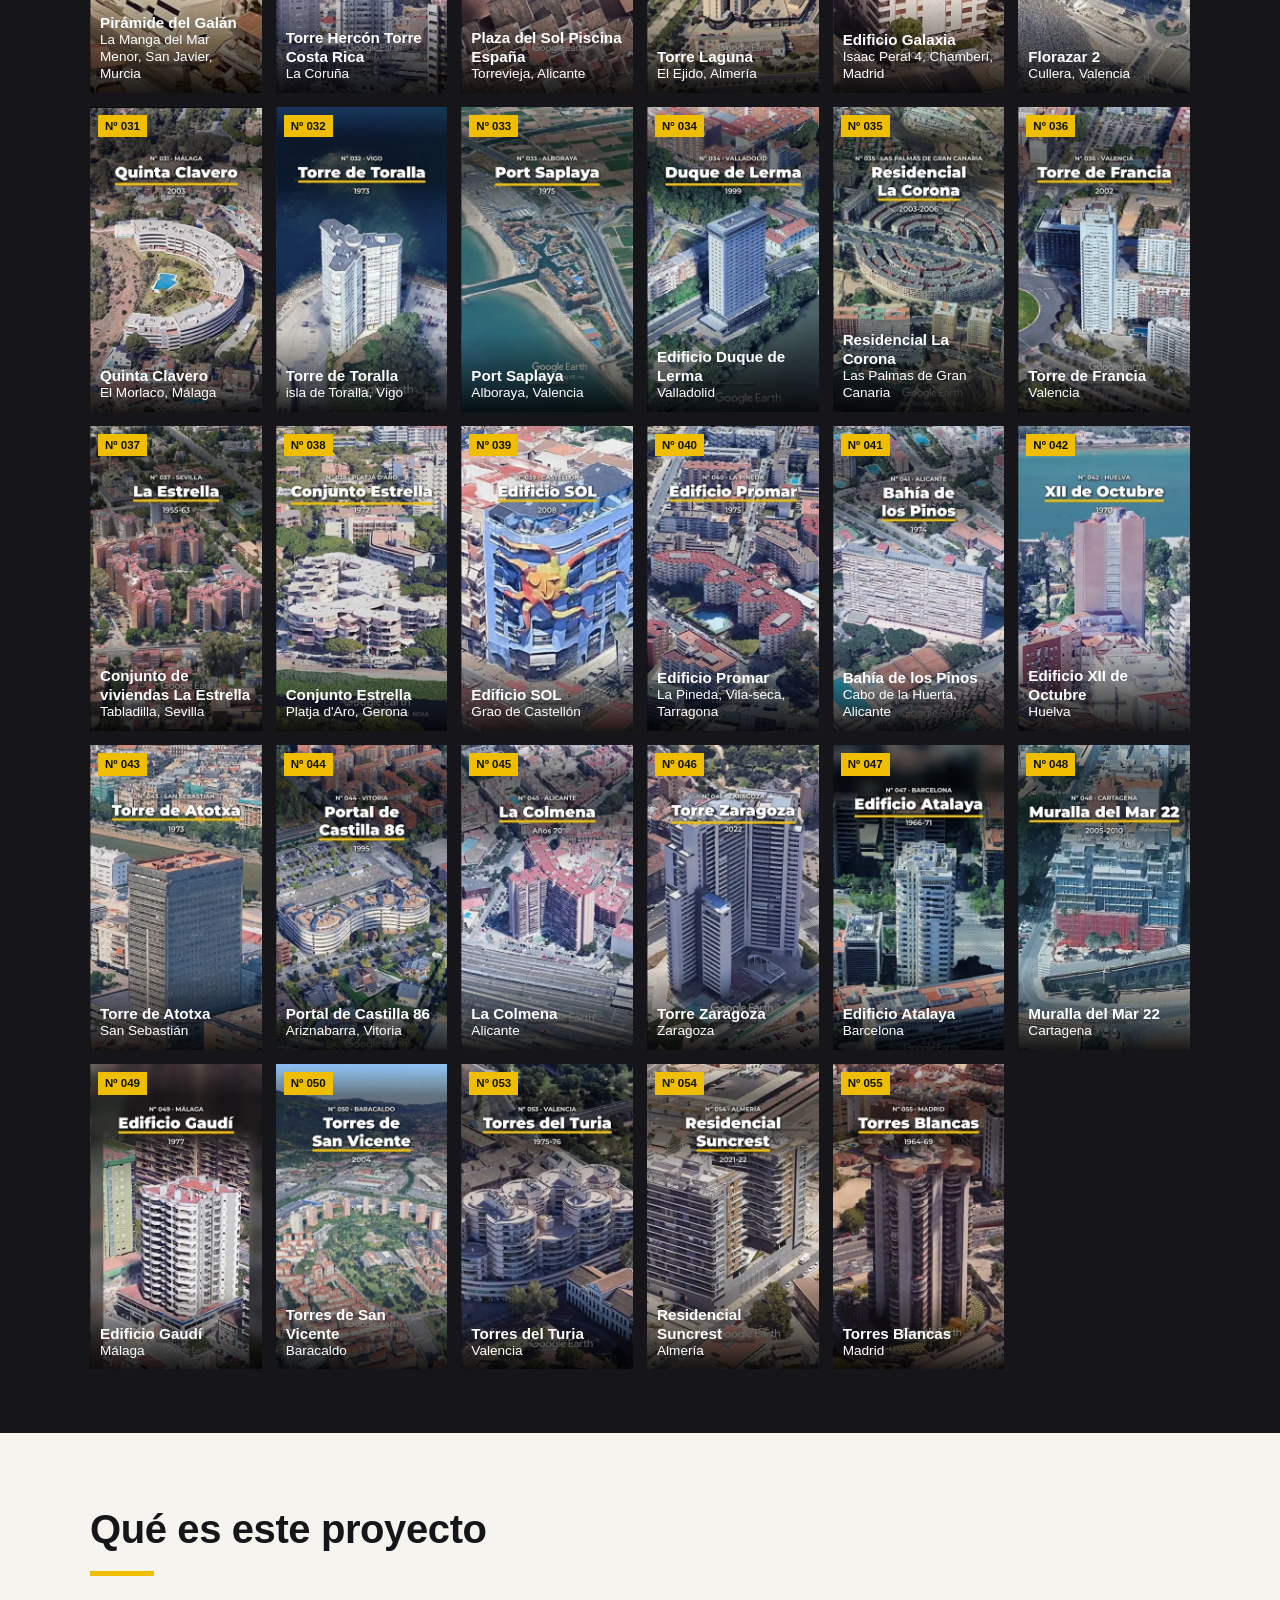
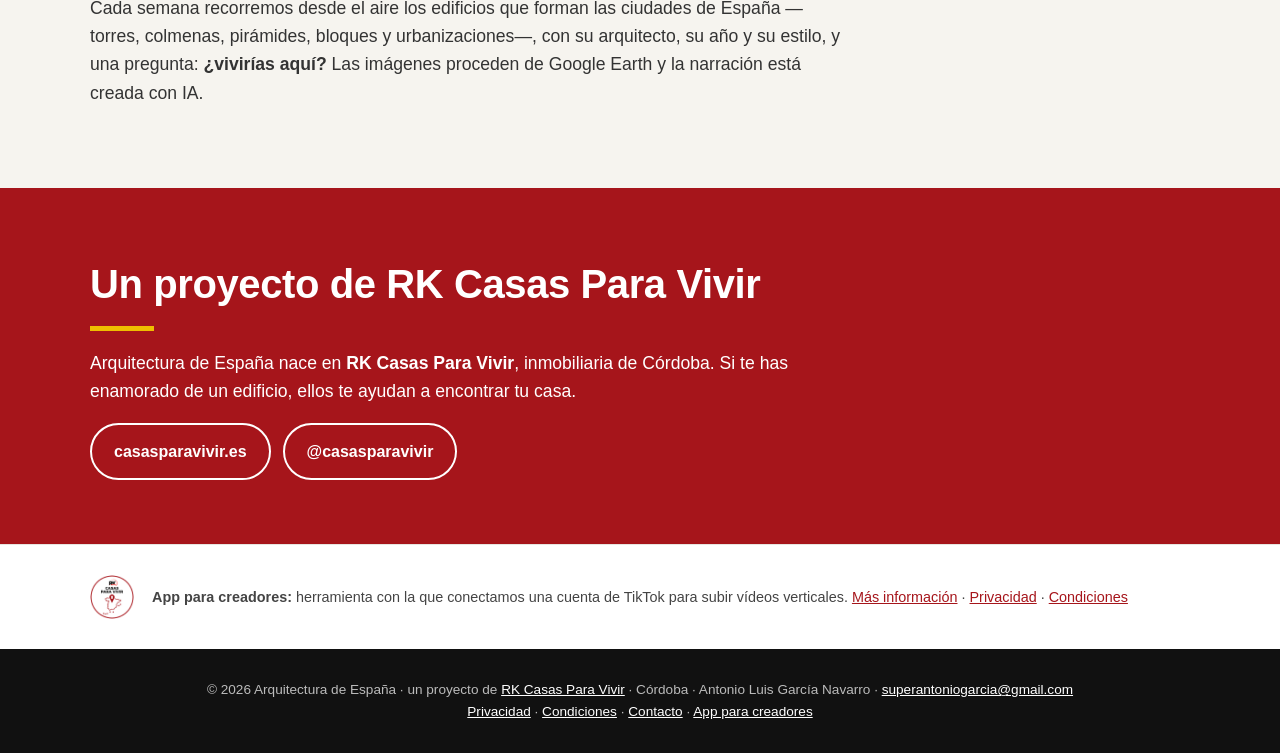
==== commit bc398408: "Móvil/Safari iOS: CSS con versión, inglés oculto con hidden, sin inset/aspect-ratio, svh con respald" ====
--- a/index.html
+++ b/index.html
@@ -2,57 +2,57 @@
 <html lang="es">
 <head>
 <meta charset="utf-8">
-<meta name="viewport" content="width=device-width, initial-scale=1">
+<meta name="viewport" content="width=device-width, initial-scale=1, viewport-fit=cover">
 <title>Arquitectura de España · vídeos aéreos de edificios residenciales de España</title>
 <meta name="description" content="Arquitectura de España, un proyecto de RK Casas Para Vivir (Córdoba): vídeos aéreos de edificios residenciales de España desde 1950, con arquitecto, año y estilo. ¿Vivirías aquí?">
 <meta property="og:title" content="Arquitectura de España · vídeos aéreos de edificios residenciales de España"><meta property="og:description" content="Arquitectura de España, un proyecto de RK Casas Para Vivir (Córdoba): vídeos aéreos de edificios residenciales de España desde 1950, con arquitecto, año y estilo. ¿Vivirías aquí?"><meta property="og:type" content="website"><meta property="og:image" content="https://arquitecturadeespana.es/hero/h1.webp">
-<link rel="icon" type="image/png" href="assets/favicon-ade.png"><link rel="shortcut icon" href="assets/favicon-ade.ico"><link rel="shortcut icon" href="assets/favicon-ade.ico">
+<link rel="icon" type="image/png" href="assets/favicon-ade.png"><link rel="shortcut icon" href="assets/favicon-ade.ico">
 <link rel="apple-touch-icon" href="assets/logo-ade.png">
-<link rel="stylesheet" href="assets/style.css">
+<link rel="stylesheet" href="assets/site.css?v=1844d57d">
 </head>
 <body>
-<header class="top"><img src="assets/logo-ade.png" alt="Logo"><a class="brand" href="">Arquitectura de España</a>
-<nav><a class="hide" href="#redes"><span class="es">Redes</span><span class="en">Social</span></a><a class="hide" href="#galeria"><span class="es">Edificios</span><span class="en">Buildings</span></a><a class="hide" href="#rk">RK Casas Para Vivir</a><a href="contact/"><span class="es">Contacto</span><span class="en">Contact</span></a><button class="lg" type="button">ES | EN</button></nav></header>
+<header class="top"><img src="assets/logo-ade.png" alt="Logo" width="40" height="40"><a class="brand" href="">Arquitectura de España</a>
+<nav><a class="hide" href="#redes"><span class="es">Redes</span><span class="en" hidden>Social</span></a><a class="hide" href="#galeria"><span class="es">Edificios</span><span class="en" hidden>Buildings</span></a><a class="hide" href="#rk">RK Casas Para Vivir</a><a href="contact/"><span class="es">Contacto</span><span class="en" hidden>Contact</span></a><button class="lg" type="button">ES | EN</button></nav></header>
 
-<div class="hero"><div class="strip"><div class="vs" data-n="1"><video muted playsinline preload="none" poster="hero/s1c1.webp" data-k="1"></video></div><div class="vs" data-n="2"><video muted playsinline preload="none" poster="hero/s2c1.webp" data-k="2"></video></div><div class="vs" data-n="3"><video muted playsinline preload="none" poster="hero/s3c1.webp" data-k="3"></video></div><div class="vs" data-n="4"><video muted playsinline preload="none" poster="hero/s4c1.webp" data-k="4"></video></div><div class="vs" data-n="5"><video muted playsinline preload="none" poster="hero/s5c1.webp" data-k="5"></video></div><div class="vs" data-n="6"><video muted playsinline preload="none" poster="hero/s6c1.webp" data-k="6"></video></div></div><div class="in">
-<span class="kick"><span class="es">Un proyecto de RK Casas Para Vivir</span><span class="en">A project by RK Casas Para Vivir</span></span>
+<div class="hero"><div class="strip"><div class="vs" data-n="1"><video muted playsinline webkit-playsinline preload="none" poster="hero/s1c1.webp" data-k="1"></video></div><div class="vs" data-n="2"><video muted playsinline webkit-playsinline preload="none" poster="hero/s2c1.webp" data-k="2"></video></div><div class="vs" data-n="3"><video muted playsinline webkit-playsinline preload="none" poster="hero/s3c1.webp" data-k="3"></video></div><div class="vs" data-n="4"><video muted playsinline webkit-playsinline preload="none" poster="hero/s4c1.webp" data-k="4"></video></div><div class="vs" data-n="5"><video muted playsinline webkit-playsinline preload="none" poster="hero/s5c1.webp" data-k="5"></video></div><div class="vs" data-n="6"><video muted playsinline webkit-playsinline preload="none" poster="hero/s6c1.webp" data-k="6"></video></div></div><div class="in">
+<span class="kick"><span class="es">Un proyecto de RK Casas Para Vivir</span><span class="en" hidden>A project by RK Casas Para Vivir</span></span>
 <h1>Arquitectura<br>de España</h1>
-<p><span class="es">Vídeos aéreos de edificios residenciales de España <b>desde 1950</b>: quién los diseñó, cuándo se construyeron y en qué estilo.</span><span class="en">Aerial videos of residential buildings across Spain <b>from 1950 onwards</b>: who designed them, when they were built and in what style.</span></p>
-<div class="q"><span class="es">¿Vivirías aquí?</span><span class="en">Would you live here?</span></div>
+<p><span class="es">Vídeos aéreos de edificios residenciales de España <b>desde 1950</b>: quién los diseñó, cuándo se construyeron y en qué estilo.</span><span class="en" hidden>Aerial videos of residential buildings across Spain <b>from 1950 onwards</b>: who designed them, when they were built and in what style.</span></p>
+<div class="q"><span class="es">¿Vivirías aquí?</span><span class="en" hidden>Would you live here?</span></div>
 <div class="btns"><a class="btn ig" href="https://www.instagram.com/arquitecturadeespana/" target="_blank" rel="noopener">Instagram</a><a class="btn tt" href="https://www.tiktok.com/@dondevivelaarquitectura" target="_blank" rel="noopener">TikTok</a><a class="btn yt" href="https://www.youtube.com/channel/UCMtenMvxL12e03XpLfOiJQg" target="_blank" rel="noopener">YouTube</a><a class="btn fb" href="https://www.facebook.com/1441951218991556" target="_blank" rel="noopener">Facebook</a></div>
 </div></div>
 
 <section id="redes"><div class="wrap">
-<h2><span class="es">Nuestra comunidad</span><span class="en">Our community</span></h2>
-<p class="lead"><span class="es">Un vídeo vertical de 30 segundos por edificio, publicado en cuatro redes. Estas son las cifras reales, leídas de cada plataforma.</span><span class="en">One 30-second vertical video per building, published on four networks. These are the real figures, read from each platform.</span></p>
-<div class="nums"><div class="num"><b data-s="total.followers">…</b><span><span class="es">seguidores en total</span><span class="en">followers in total</span></span></div><div class="num"><b data-s="total.views">…</b><span><span class="es">visualizaciones en total</span><span class="en">total views</span></span></div><div class="num"><b data-s="total.comments">…</b><span><span class="es">comentarios en total</span><span class="en">total comments</span></span></div><div class="num"><b>53</b><span><span class="es">edificios en la galería</span><span class="en">buildings in the gallery</span></span></div></div>
+<h2><span class="es">Nuestra comunidad</span><span class="en" hidden>Our community</span></h2>
+<p class="lead"><span class="es">Un vídeo vertical de 30 segundos por edificio, publicado en cuatro redes. Estas son las cifras reales, leídas de cada plataforma.</span><span class="en" hidden>One 30-second vertical video per building, published on four networks. These are the real figures, read from each platform.</span></p>
+<div class="nums"><div class="num"><b data-s="total.followers">…</b><span><span class="es">seguidores en total</span><span class="en" hidden>followers in total</span></span></div><div class="num"><b data-s="total.views">…</b><span><span class="es">visualizaciones en total</span><span class="en" hidden>total views</span></span></div><div class="num"><b data-s="total.comments">…</b><span><span class="es">comentarios en total</span><span class="en" hidden>total comments</span></span></div><div class="num"><b>53</b><span><span class="es">edificios en la galería</span><span class="en" hidden>buildings in the gallery</span></span></div></div>
 <div class="nets"><div class="net"><h3>Instagram</h3><small><a href="https://www.instagram.com/arquitecturadeespana/" target="_blank" rel="noopener">instagram.com/arquitecturadeespana/</a></small>
-<div><span><span class="es">Seguidores</span><span class="en">Followers</span></span><b data-s="instagram.followers">…</b></div><div><span><span class="es">Visualizaciones</span><span class="en">Views</span></span><b data-s="instagram.views">…</b></div><div><span><span class="es">Comentarios</span><span class="en">Comments</span></span><b data-s="instagram.comments">…</b></div></div><div class="net"><h3>TikTok</h3><small><a href="https://www.tiktok.com/@dondevivelaarquitectura" target="_blank" rel="noopener">tiktok.com/@dondevivelaarquitectura</a></small>
-<div><span><span class="es">Seguidores</span><span class="en">Followers</span></span><b data-s="tiktok.followers">…</b></div><div><span><span class="es">Visualizaciones</span><span class="en">Views</span></span><b data-s="tiktok.views">…</b></div><div><span><span class="es">Comentarios</span><span class="en">Comments</span></span><b data-s="tiktok.comments">…</b></div></div><div class="net"><h3>YouTube Shorts</h3><small><a href="https://www.youtube.com/channel/UCMtenMvxL12e03XpLfOiJQg" target="_blank" rel="noopener">youtube.com/channel/UCMtenMvxL12e03XpL</a></small>
-<div><span><span class="es">Seguidores</span><span class="en">Followers</span></span><b data-s="youtube.followers">…</b></div><div><span><span class="es">Visualizaciones</span><span class="en">Views</span></span><b data-s="youtube.views">…</b></div><div><span><span class="es">Comentarios</span><span class="en">Comments</span></span><b data-s="youtube.comments">…</b></div></div><div class="net"><h3>Facebook</h3><small><a href="https://www.facebook.com/1441951218991556" target="_blank" rel="noopener">facebook.com/1441951218991556</a></small>
-<div><span><span class="es">Seguidores</span><span class="en">Followers</span></span><b data-s="facebook.followers">…</b></div><div><span><span class="es">Visualizaciones</span><span class="en">Views</span></span><b data-s="facebook.views">…</b></div><div><span><span class="es">Comentarios</span><span class="en">Comments</span></span><b data-s="facebook.comments">…</b></div></div></div>
-<p class="upd"><span class="es">Actualizado:</span><span class="en">Updated:</span> <span id="upd">…</span> · <span class="es">TikTok solo publica seguidores y «me gusta» en el perfil: visualizaciones y comentarios, pendientes. Los totales no los incluyen.</span><span class="en">TikTok only exposes followers and likes on the public profile: views and comments pending. Totals exclude them.</span></p>
+<div><span><span class="es">Seguidores</span><span class="en" hidden>Followers</span></span><b data-s="instagram.followers">…</b></div><div><span><span class="es">Visualizaciones</span><span class="en" hidden>Views</span></span><b data-s="instagram.views">…</b></div><div><span><span class="es">Comentarios</span><span class="en" hidden>Comments</span></span><b data-s="instagram.comments">…</b></div></div><div class="net"><h3>TikTok</h3><small><a href="https://www.tiktok.com/@dondevivelaarquitectura" target="_blank" rel="noopener">tiktok.com/@dondevivelaarquitectura</a></small>
+<div><span><span class="es">Seguidores</span><span class="en" hidden>Followers</span></span><b data-s="tiktok.followers">…</b></div><div><span><span class="es">Visualizaciones</span><span class="en" hidden>Views</span></span><b data-s="tiktok.views">…</b></div><div><span><span class="es">Comentarios</span><span class="en" hidden>Comments</span></span><b data-s="tiktok.comments">…</b></div></div><div class="net"><h3>YouTube Shorts</h3><small><a href="https://www.youtube.com/channel/UCMtenMvxL12e03XpLfOiJQg" target="_blank" rel="noopener">youtube.com/channel/UCMtenMvxL12e03XpL</a></small>
+<div><span><span class="es">Seguidores</span><span class="en" hidden>Followers</span></span><b data-s="youtube.followers">…</b></div><div><span><span class="es">Visualizaciones</span><span class="en" hidden>Views</span></span><b data-s="youtube.views">…</b></div><div><span><span class="es">Comentarios</span><span class="en" hidden>Comments</span></span><b data-s="youtube.comments">…</b></div></div><div class="net"><h3>Facebook</h3><small><a href="https://www.facebook.com/1441951218991556" target="_blank" rel="noopener">facebook.com/1441951218991556</a></small>
+<div><span><span class="es">Seguidores</span><span class="en" hidden>Followers</span></span><b data-s="facebook.followers">…</b></div><div><span><span class="es">Visualizaciones</span><span class="en" hidden>Views</span></span><b data-s="facebook.views">…</b></div><div><span><span class="es">Comentarios</span><span class="en" hidden>Comments</span></span><b data-s="facebook.comments">…</b></div></div></div>
+<p class="upd"><span class="es">Actualizado:</span><span class="en" hidden>Updated:</span> <span id="upd">…</span> · <span class="es">TikTok solo publica seguidores y «me gusta» en el perfil: visualizaciones y comentarios, pendientes. Los totales no los incluyen.</span><span class="en" hidden>TikTok only exposes followers and likes on the public profile: views and comments pending. Totals exclude them.</span></p>
 </div></section>
 
 <section id="galeria" class="dark"><div class="wrap">
-<h2><span class="es">Edificios ya publicados</span><span class="en">Published buildings</span></h2>
-<p class="lead" style="color:#ccc"><span class="es">Pulsa un edificio para ver su vídeo.</span><span class="en">Tap a building to watch its video.</span></p>
+<h2><span class="es">Edificios ya publicados</span><span class="en" hidden>Published buildings</span></h2>
+<p class="lead" style="color:#ccc"><span class="es">Pulsa un edificio para ver su vídeo.</span><span class="en" hidden>Tap a building to watch its video.</span></p>
 <div class="grid"><a class="card" href="https://www.instagram.com/dondevivelaarquitectura/reel/De-Zem9vn1k/" target="_blank" rel="noopener"><img loading="lazy" src="img/b001.webp" alt="Torre de Valencia (Madrid)" width="360" height="640"><span class="no">Nº 001</span><span class="cap"><b>Torre de Valencia</b>Madrid</span></a><a class="card" href="https://www.instagram.com/p/De_WaLvPRFW/" target="_blank" rel="noopener"><img loading="lazy" src="img/b002.webp" alt="Girasol (Madrid)" width="360" height="640"><span class="no">Nº 002</span><span class="cap"><b>Girasol</b>Madrid</span></a><a class="card" href="https://www.instagram.com/dondevivelaarquitectura/reel/DfAYTttPs6e/" target="_blank" rel="noopener"><img loading="lazy" src="img/b003.webp" alt="Walden 7 (Sant Just Desvern)" width="360" height="640"><span class="no">Nº 003</span><span class="cap"><b>Walden 7</b>Sant Just Desvern</span></a><a class="card" href="https://www.youtube.com/shorts/p19ZP1a8xlc" target="_blank" rel="noopener"><img loading="lazy" src="img/b004.webp" alt="Espai Verd (Valencia)" width="360" height="640"><span class="no">Nº 004</span><span class="cap"><b>Espai Verd</b>Valencia</span></a><a class="card" href="https://www.instagram.com/reel/DfC1pPwMVoe/" target="_blank" rel="noopener"><img loading="lazy" src="img/b005.webp" alt="La Muralla Roja (Calp)" width="360" height="640"><span class="no">Nº 005</span><span class="cap"><b>La Muralla Roja</b>Calp</span></a><a class="card" href="https://www.instagram.com/reel/DfEeQhPMaQ2/" target="_blank" rel="noopener"><img loading="lazy" src="img/b006.webp" alt="Islas de Puerto Marina (Benalmádena)" width="360" height="640"><span class="no">Nº 006</span><span class="cap"><b>Islas de Puerto Marina</b>Benalmádena</span></a><a class="card" href="https://www.instagram.com/reel/DfFeoKws-LY/" target="_blank" rel="noopener"><img loading="lazy" src="img/b007.webp" alt="Isozaki Atea (Bilbao)" width="360" height="640"><span class="no">Nº 007</span><span class="cap"><b>Isozaki Atea</b>Bilbao</span></a><a class="card" href="https://www.instagram.com/reel/DfHEu1GMJ8t/" target="_blank" rel="noopener"><img loading="lazy" src="img/b008.webp" alt="Edificio Singular (Pamplona)" width="360" height="640"><span class="no">Nº 008</span><span class="cap"><b>Edificio Singular</b>Pamplona</span></a><a class="card" href="https://www.instagram.com/reel/DfH1ailMrid/" target="_blank" rel="noopener"><img loading="lazy" src="img/b009.webp" alt="Edificio Montreal (Alicante)" width="360" height="640"><span class="no">Nº 009</span><span class="cap"><b>Edificio Montreal</b>Alicante</span></a><a class="card" href="https://www.instagram.com/reel/DfJuX7uMW_y/" target="_blank" rel="noopener"><img loading="lazy" src="img/b010.webp" alt="Torres de Santa Cruz (Santa Cruz de Tenerife)" width="360" height="640"><span class="no">Nº 010</span><span class="cap"><b>Torres de Santa Cruz</b>Santa Cruz de Tenerife</span></a><a class="card" href="https://www.instagram.com/reel/DfKjodaP_zJ/" target="_blank" rel="noopener"><img loading="lazy" src="img/b011.webp" alt="Club del Mar (Alicante)" width="360" height="640"><span class="no">Nº 011</span><span class="cap"><b>Club del Mar</b>Alicante</span></a><a class="card" href="https://www.instagram.com/reel/DfMKTXRMpM2/" target="_blank" rel="noopener"><img loading="lazy" src="img/b012.webp" alt="Bloque Rojo La Torre Roja (Vitoria-Gasteiz)" width="360" height="640"><span class="no">Nº 012</span><span class="cap"><b>Bloque Rojo La Torre Roja</b>Vitoria-Gasteiz</span></a><a class="card" href="https://www.instagram.com/reel/DfM-tpIAdzb/" target="_blank" rel="noopener"><img loading="lazy" src="img/b013.webp" alt="Casas Militares de Santa Engracia (Madrid, Chamberí)" width="360" height="640"><span class="no">Nº 013</span><span class="cap"><b>Casas Militares de Santa Engracia</b>Madrid, Chamberí</span></a><a class="card" href="https://www.instagram.com/reel/DfOurCJnT7t/" target="_blank" rel="noopener"><img loading="lazy" src="img/b014.webp" alt="Los Ficus (Mesa del Mar, Tacoronte, Santa Cruz de Tenerife)" width="360" height="640"><span class="no">Nº 014</span><span class="cap"><b>Los Ficus</b>Mesa del Mar, Tacoronte, Santa Cruz de Tenerife</span></a><a class="card" href="https://www.instagram.com/reel/DfPm4NGgVAr/" target="_blank" rel="noopener"><img loading="lazy" src="img/b015.webp" alt="Complejo residencial Pradoviejo (Logroño)" width="360" height="640"><span class="no">Nº 015</span><span class="cap"><b>Complejo residencial Pradoviejo</b>Logroño</span></a><a class="card" href="https://www.instagram.com/reel/DfRTtKgFLz1/" target="_blank" rel="noopener"><img loading="lazy" src="img/b016.webp" alt="Pabellones Militares (Córdoba)" width="360" height="640"><span class="no">Nº 016</span><span class="cap"><b>Pabellones Militares</b>Córdoba</span></a><a class="card" href="https://www.instagram.com/reel/DfSRbYCCAdA/" target="_blank" rel="noopener"><img loading="lazy" src="img/b017.webp" alt="Torre de la Rosaleda (Ponferrada, León)" width="360" height="640"><span class="no">Nº 017</span><span class="cap"><b>Torre de la Rosaleda</b>Ponferrada, León</span></a><a class="card" href="https://www.instagram.com/reel/DfT4hqnj2Om/" target="_blank" rel="noopener"><img loading="lazy" src="img/b018.webp" alt="La Pirámide (Granada)" width="360" height="640"><span class="no">Nº 018</span><span class="cap"><b>La Pirámide</b>Granada</span></a><a class="card" href="https://www.instagram.com/reel/DfUzkXFGt39/" target="_blank" rel="noopener"><img loading="lazy" src="img/b019.webp" alt="Edificio ALSA La Colmena (Oviedo)" width="360" height="640"><span class="no">Nº 019</span><span class="cap"><b>Edificio ALSA La Colmena</b>Oviedo</span></a><a class="card" href="https://www.instagram.com/reel/DfWddrcH_hp/" target="_blank" rel="noopener"><img loading="lazy" src="img/b020.webp" alt="Neguri Gane (Benidorm, Alicante)" width="360" height="640"><span class="no">Nº 020</span><span class="cap"><b>Neguri Gane</b>Benidorm, Alicante</span></a><a class="card" href="https://www.instagram.com/reel/DfXOl0tk_EM/" target="_blank" rel="noopener"><img loading="lazy" src="img/b021.webp" alt="Edificio Pisa, antiguo Cine Pisa (Cornellá de Llobregat, Barcelona)" width="360" height="640"><span class="no">Nº 021</span><span class="cap"><b>Edificio Pisa, antiguo Cine Pisa</b>Cornellá de Llobregat, Barcelona</span></a><a class="card" href="https://www.instagram.com/reel/DfZB25dDid2/" target="_blank" rel="noopener"><img loading="lazy" src="img/b022.webp" alt="Torre Vistamar El Barco (Albufereta, Alicante)" width="360" height="640"><span class="no">Nº 022</span><span class="cap"><b>Torre Vistamar El Barco</b>Albufereta, Alicante</span></a><a class="card" href="https://www.instagram.com/reel/DfZ0dB1DQpV/" target="_blank" rel="noopener"><img loading="lazy" src="img/b023.webp" alt="Edificio Mirador (Sanchinarro, Madrid)" width="360" height="640"><span class="no">Nº 023</span><span class="cap"><b>Edificio Mirador</b>Sanchinarro, Madrid</span></a><a class="card" href="https://www.instagram.com/reel/DfbmqQUAsa7/" target="_blank" rel="noopener"><img loading="lazy" src="img/b024.webp" alt="Bloques Adormideras (La Coruña)" width="360" height="640"><span class="no">Nº 024</span><span class="cap"><b>Bloques Adormideras</b>La Coruña</span></a><a class="card" href="https://www.instagram.com/reel/DfcXCSkCT1f/" target="_blank" rel="noopener"><img loading="lazy" src="img/b025.webp" alt="Pirámide del Galán (La Manga del Mar Menor, San Javier, Murcia)" width="360" height="640"><span class="no">Nº 025</span><span class="cap"><b>Pirámide del Galán</b>La Manga del Mar Menor, San Javier, Murcia</span></a><a class="card" href="https://www.instagram.com/reel/DfeL_zDHLA3/" target="_blank" rel="noopener"><img loading="lazy" src="img/b026.webp" alt="Torre Hercón Torre Costa Rica (La Coruña)" width="360" height="640"><span class="no">Nº 026</span><span class="cap"><b>Torre Hercón Torre Costa Rica</b>La Coruña</span></a><a class="card" href="https://www.instagram.com/reel/Dfe7R7QCKse/" target="_blank" rel="noopener"><img loading="lazy" src="img/b027.webp" alt="Plaza del Sol Piscina España (Torrevieja, Alicante)" width="360" height="640"><span class="no">Nº 027</span><span class="cap"><b>Plaza del Sol Piscina España</b>Torrevieja, Alicante</span></a><a class="card" href="https://www.instagram.com/reel/Dfgv7bEj-CX/" target="_blank" rel="noopener"><img loading="lazy" src="img/b028.webp" alt="Torre Laguna (El Ejido, Almería)" width="360" height="640"><span class="no">Nº 028</span><span class="cap"><b>Torre Laguna</b>El Ejido, Almería</span></a><a class="card" href="https://www.instagram.com/reel/DfhglqQjFNY/" target="_blank" rel="noopener"><img loading="lazy" src="img/b029.webp" alt="Edificio Galaxia (Isaac Peral 4, Chamberí, Madrid)" width="360" height="640"><span class="no">Nº 029</span><span class="cap"><b>Edificio Galaxia</b>Isaac Peral 4, Chamberí, Madrid</span></a><a class="card" href="https://www.instagram.com/reel/DfjU4k5CGB9/" target="_blank" rel="noopener"><img loading="lazy" src="img/b030.webp" alt="Florazar 2 (Cullera, Valencia)" width="360" height="640"><span class="no">Nº 030</span><span class="cap"><b>Florazar 2</b>Cullera, Valencia</span></a><a class="card" href="https://www.instagram.com/reel/DfkFk8xAadO/" target="_blank" rel="noopener"><img loading="lazy" src="img/b031.webp" alt="Quinta Clavero (El Morlaco, Málaga)" width="360" height="640"><span class="no">Nº 031</span><span class="cap"><b>Quinta Clavero</b>El Morlaco, Málaga</span></a><a class="card" href="https://www.instagram.com/reel/Dfl6-jfDuZ3/" target="_blank" rel="noopener"><img loading="lazy" src="img/b032.webp" alt="Torre de Toralla (isla de Toralla, Vigo)" width="360" height="640"><span class="no">Nº 032</span><span class="cap"><b>Torre de Toralla</b>isla de Toralla, Vigo</span></a><a class="card" href="https://www.instagram.com/reel/DfmrtAZAKIY/" target="_blank" rel="noopener"><img loading="lazy" src="img/b033.webp" alt="Port Saplaya (Alboraya, Valencia)" width="360" height="640"><span class="no">Nº 033</span><span class="cap"><b>Port Saplaya</b>Alboraya, Valencia</span></a><a class="card" href="https://www.instagram.com/reel/DfogYQADuE5/" target="_blank" rel="noopener"><img loading="lazy" src="img/b034.webp" alt="Edificio Duque de Lerma (Valladolid)" width="360" height="640"><span class="no">Nº 034</span><span class="cap"><b>Edificio Duque de Lerma</b>Valladolid</span></a><a class="card" href="https://www.instagram.com/reel/DfpPdnyj8px/" target="_blank" rel="noopener"><img loading="lazy" src="img/b035.webp" alt="Residencial La Corona (Las Palmas de Gran Canaria)" width="360" height="640"><span class="no">Nº 035</span><span class="cap"><b>Residencial La Corona</b>Las Palmas de Gran Canaria</span></a><a class="card" href="https://www.instagram.com/reel/DfrEPCCiK-4/" target="_blank" rel="noopener"><img loading="lazy" src="img/b036.webp" alt="Torre de Francia (Valencia)" width="360" height="640"><span class="no">Nº 036</span><span class="cap"><b>Torre de Francia</b>Valencia</span></a><a class="card" href="https://www.instagram.com/reel/Dfr1AtOGi-i/" target="_blank" rel="noopener"><img loading="lazy" src="img/b037.webp" alt="Conjunto de viviendas La Estrella (Tabladilla, Sevilla)" width="360" height="640"><span class="no">Nº 037</span><span class="cap"><b>Conjunto de viviendas La Estrella</b>Tabladilla, Sevilla</span></a><a class="card" href="https://www.instagram.com/reel/Dftp4DTClfU/" target="_blank" rel="noopener"><img loading="lazy" src="img/b038.webp" alt="Conjunto Estrella (Platja d&#x27;Aro, Gerona)" width="360" height="640"><span class="no">Nº 038</span><span class="cap"><b>Conjunto Estrella</b>Platja d&#x27;Aro, Gerona</span></a><a class="card" href="https://www.instagram.com/reel/DfuZsxmmaq6/" target="_blank" rel="noopener"><img loading="lazy" src="img/b039.webp" alt="Edificio SOL (Grao de Castellón)" width="360" height="640"><span class="no">Nº 039</span><span class="cap"><b>Edificio SOL</b>Grao de Castellón</span></a><a class="card" href="https://www.instagram.com/reel/DfwOkV7CDN0/" target="_blank" rel="noopener"><img loading="lazy" src="img/b040.webp" alt="Edificio Promar (La Pineda, Vila-seca, Tarragona)" width="360" height="640"><span class="no">Nº 040</span><span class="cap"><b>Edificio Promar</b>La Pineda, Vila-seca, Tarragona</span></a><a class="card" href="https://www.instagram.com/reel/Dfw-kzzlZNJ/" target="_blank" rel="noopener"><img loading="lazy" src="img/b041.webp" alt="Bahía de los Pinos (Cabo de la Huerta, Alicante)" width="360" height="640"><span class="no">Nº 041</span><span class="cap"><b>Bahía de los Pinos</b>Cabo de la Huerta, Alicante</span></a><a class="card" href="https://www.instagram.com/reel/Dfyy25jnOT9/" target="_blank" rel="noopener"><img loading="lazy" src="img/b042.webp" alt="Edificio XII de Octubre (Huelva)" width="360" height="640"><span class="no">Nº 042</span><span class="cap"><b>Edificio XII de Octubre</b>Huelva</span></a><a class="card" href="https://www.instagram.com/reel/DfzjbNxiMiH/" target="_blank" rel="noopener"><img loading="lazy" src="img/b043.webp" alt="Torre de Atotxa (San Sebastián)" width="360" height="640"><span class="no">Nº 043</span><span class="cap"><b>Torre de Atotxa</b>San Sebastián</span></a><a class="card" href="https://www.instagram.com/reel/Df1X6glDQ-w/" target="_blank" rel="noopener"><img loading="lazy" src="img/b044.webp" alt="Portal de Castilla 86 (Ariznabarra, Vitoria)" width="360" height="640"><span class="no">Nº 044</span><span class="cap"><b>Portal de Castilla 86</b>Ariznabarra, Vitoria</span></a><a class="card" href="https://www.instagram.com/reel/Df2HzoPkoHC/" target="_blank" rel="noopener"><img loading="lazy" src="img/b045.webp" alt="La Colmena (Alicante)" width="360" height="640"><span class="no">Nº 045</span><span class="cap"><b>La Colmena</b>Alicante</span></a><a class="card" href="https://www.instagram.com/reel/Df38eNAFOJg/" target="_blank" rel="noopener"><img loading="lazy" src="img/b046.webp" alt="Torre Zaragoza (Zaragoza)" width="360" height="640"><span class="no">Nº 046</span><span class="cap"><b>Torre Zaragoza</b>Zaragoza</span></a><a class="card" href="https://www.instagram.com/reel/Df4tO-_jQY6/" target="_blank" rel="noopener"><img loading="lazy" src="img/b047.webp" alt="Edificio Atalaya (Barcelona)" width="360" height="640"><span class="no">Nº 047</span><span class="cap"><b>Edificio Atalaya</b>Barcelona</span></a><a class="card" href="https://www.instagram.com/reel/Df6hdIUDhzu/" target="_blank" rel="noopener"><img loading="lazy" src="img/b048.webp" alt="Muralla del Mar 22 (Cartagena)" width="360" height="640"><span class="no">Nº 048</span><span class="cap"><b>Muralla del Mar 22</b>Cartagena</span></a><a class="card" href="https://www.instagram.com/reel/Df7QXo3CPvL/" target="_blank" rel="noopener"><img loading="lazy" src="img/b049.webp" alt="Edificio Gaudí (Málaga)" width="360" height="640"><span class="no">Nº 049</span><span class="cap"><b>Edificio Gaudí</b>Málaga</span></a><a class="card" href="https://www.instagram.com/reel/Df9FIWmiFPp/" target="_blank" rel="noopener"><img loading="lazy" src="img/b050.webp" alt="Torres de San Vicente (Baracaldo)" width="360" height="640"><span class="no">Nº 050</span><span class="cap"><b>Torres de San Vicente</b>Baracaldo</span></a><a class="card" href="https://www.instagram.com/reel/DgAZyvqlAEm/" target="_blank" rel="noopener"><img loading="lazy" src="img/b053.webp" alt="Torres del Turia (Valencia)" width="360" height="640"><span class="no">Nº 053</span><span class="cap"><b>Torres del Turia</b>Valencia</span></a><a class="card" href="https://www.instagram.com/reel/DgCQ1ZJE6MT/" target="_blank" rel="noopener"><img loading="lazy" src="img/b054.webp" alt="Residencial Suncrest (Almería)" width="360" height="640"><span class="no">Nº 054</span><span class="cap"><b>Residencial Suncrest</b>Almería</span></a><a class="card" href="https://www.instagram.com/reel/DgC_meWDVNO/" target="_blank" rel="noopener"><img loading="lazy" src="img/b055.webp" alt="Torres Blancas (Madrid)" width="360" height="640"><span class="no">Nº 055</span><span class="cap"><b>Torres Blancas</b>Madrid</span></a></div></div></section>
 
-<section><div class="wrap"><h2><span class="es">Qué es este proyecto</span><span class="en">About the project</span></h2>
-<p class="lead"><span class="es">Cada semana recorremos desde el aire los edificios que forman las ciudades de España —torres, colmenas, pirámides, bloques y urbanizaciones—, con su arquitecto, su año y su estilo, y una pregunta: <b>¿vivirías aquí?</b> Las imágenes proceden de Google Earth y la narración está creada con IA.</span><span class="en">Every week we fly over the buildings that shape Spanish cities —towers, beehives, pyramids, blocks and estates— with their architect, year and style, and one question: <b>would you live here?</b> Imagery comes from Google Earth and the narration is AI-generated.</span></p></div></section>
+<section><div class="wrap"><h2><span class="es">Qué es este proyecto</span><span class="en" hidden>About the project</span></h2>
+<p class="lead"><span class="es">Cada semana recorremos desde el aire los edificios que forman las ciudades de España —torres, colmenas, pirámides, bloques y urbanizaciones—, con su arquitecto, su año y su estilo, y una pregunta: <b>¿vivirías aquí?</b> Las imágenes proceden de Google Earth y la narración está creada con IA.</span><span class="en" hidden>Every week we fly over the buildings that shape Spanish cities —towers, beehives, pyramids, blocks and estates— with their architect, year and style, and one question: <b>would you live here?</b> Imagery comes from Google Earth and the narration is AI-generated.</span></p></div></section>
 
 <section id="rk" class="rk"><div class="wrap"><div class="row"><div>
-<h2><span class="es">Un proyecto de RK Casas Para Vivir</span><span class="en">A project by RK Casas Para Vivir</span></h2>
-<p class="lead" style="color:#fff"><span class="es">Arquitectura de España nace en <b>RK Casas Para Vivir</b>, inmobiliaria de Córdoba. Si te has enamorado de un edificio, ellos te ayudan a encontrar tu casa.</span><span class="en">Arquitectura de España is a project by <b>RK Casas Para Vivir</b>, a real-estate agency in Córdoba. If you fell for a building, they will help you find your home.</span></p>
+<h2><span class="es">Un proyecto de RK Casas Para Vivir</span><span class="en" hidden>A project by RK Casas Para Vivir</span></h2>
+<p class="lead" style="color:#fff"><span class="es">Arquitectura de España nace en <b>RK Casas Para Vivir</b>, inmobiliaria de Córdoba. Si te has enamorado de un edificio, ellos te ayudan a encontrar tu casa.</span><span class="en" hidden>Arquitectura de España is a project by <b>RK Casas Para Vivir</b>, a real-estate agency in Córdoba. If you fell for a building, they will help you find your home.</span></p>
 <div class="btns"><a class="btn" href="https://casasparavivir.es/" target="_blank" rel="noopener">casasparavivir.es</a><a class="btn" href="https://www.instagram.com/casasparavivir/" target="_blank" rel="noopener">@casasparavivir</a></div></div></div></div></section>
 
-<div class="small"><div class="wrap"><img src="assets/app-logo.png" alt="">
-<span><span class="es"><b>App para creadores:</b> herramienta con la que conectamos una cuenta de TikTok para subir vídeos verticales.</span><span class="en"><b>Creator app:</b> a tool to connect a TikTok account and upload vertical videos.</span> <a href="app/"><span class="es">Más información</span><span class="en">More info</span></a> · <a href="privacy-policy/"><span class="es">Privacidad</span><span class="en">Privacy</span></a> · <a href="terms-of-service/"><span class="es">Condiciones</span><span class="en">Terms</span></a></span></div></div>
-<footer>© 2026 Arquitectura de España · <span class="es">un proyecto de</span><span class="en">a project by</span> <a href="https://casasparavivir.es/">RK Casas Para Vivir</a> · Córdoba · Antonio Luis García Navarro · <a href="mailto:superantoniogarcia@gmail.com">superantoniogarcia@gmail.com</a><br>
-<a href="privacy-policy/"><span class="es">Privacidad</span><span class="en">Privacy</span></a> · <a href="terms-of-service/"><span class="es">Condiciones</span><span class="en">Terms</span></a> · <a href="contact/"><span class="es">Contacto</span><span class="en">Contact</span></a> · <a href="app/"><span class="es">App para creadores</span><span class="en">Creator app</span></a></footer>
-<script>(function(){var l='es';document.documentElement.lang='es';
-document.querySelectorAll('.lg').forEach(function(b){b.onclick=function(){l=document.documentElement.lang=='es'?'en':'es';document.documentElement.lang=l}})})();</script>
+<div class="small"><div class="wrap"><img src="assets/app-logo.png" alt="" width="44" height="44">
+<span><span class="es"><b>App para creadores:</b> herramienta con la que conectamos una cuenta de TikTok para subir vídeos verticales.</span><span class="en" hidden><b>Creator app:</b> a tool to connect a TikTok account and upload vertical videos.</span> <a href="app/"><span class="es">Más información</span><span class="en" hidden>More info</span></a> · <a href="privacy-policy/"><span class="es">Privacidad</span><span class="en" hidden>Privacy</span></a> · <a href="terms-of-service/"><span class="es">Condiciones</span><span class="en" hidden>Terms</span></a></span></div></div>
+<footer>© 2026 Arquitectura de España · <span class="es">un proyecto de</span><span class="en" hidden>a project by</span> <a href="https://casasparavivir.es/">RK Casas Para Vivir</a> · Córdoba · Antonio Luis García Navarro · <a href="mailto:superantoniogarcia@gmail.com">superantoniogarcia@gmail.com</a><br>
+<a href="privacy-policy/"><span class="es">Privacidad</span><span class="en" hidden>Privacy</span></a> · <a href="terms-of-service/"><span class="es">Condiciones</span><span class="en" hidden>Terms</span></a> · <a href="contact/"><span class="es">Contacto</span><span class="en" hidden>Contact</span></a> · <a href="app/"><span class="es">App para creadores</span><span class="en" hidden>Creator app</span></a></footer>
+<script>(function(){var l='es';function set(){document.documentElement.lang=l;[].forEach.call(document.querySelectorAll('.es'),function(e){e.hidden=l!='es'});[].forEach.call(document.querySelectorAll('.en'),function(e){e.hidden=l!='en'})}
+set();[].forEach.call(document.querySelectorAll('.lg'),function(b){b.onclick=function(){l=l=='es'?'en':'es';set()}})})();</script>
 <script>
 fetch('stats.json?'+Date.now()).then(r=>r.json()).then(function(s){var f=new Intl.NumberFormat('es-ES');
 function g(p){var o=s;if(p.indexOf('total')<0)p='networks.'+p;p.split('.').forEach(function(k){o=o&&o[k]});return o}
@@ -62,7 +62,7 @@
 <script>
 (function(){var mq=matchMedia('(max-width:700px)');if(matchMedia('(prefers-reduced-motion: reduce)').matches)return;
 var t=document.createElement('video'),ext=t.canPlayType('video/webm; codecs="vp9"')?'webm':'mp4';
-function go(){document.querySelectorAll('.vs video').forEach(function(el){var k=+el.dataset.k;if(mq.matches&&k>3)return;var i=1;
+function go(){document.querySelectorAll('.vs video').forEach(function(el){var k=+el.dataset.k;if(mq.matches&&k>3)return;var i=1;el.muted=true;el.setAttribute('muted','');
 function play(){el.src='hero/s'+k+'c'+i+'.'+ext;el.play().catch(function(){})}
 el.addEventListener('ended',function(){i=i%3+1;play()});setTimeout(play,k*250)})}
 if(document.readyState=='complete')go();else addEventListener('load',go)})();
--- a/assets/site.css
+++ b/assets/site.css
@@ -0,0 +1,65 @@
+:root{--red:#a6151b;--yellow:#efbe00;--ink:#16161a;--muted:#6b6f76;--line:#e7e5e0;--bg:#f6f4ef}
+*{box-sizing:border-box}html{scroll-behavior:smooth}
+body{margin:0;font-family:-apple-system,BlinkMacSystemFont,"Segoe UI",Roboto,Helvetica,Arial,sans-serif;color:var(--ink);background:var(--bg);line-height:1.6}
+[hidden]{display:none!important}
+html{-webkit-text-size-adjust:100%}
+a{color:var(--red)}img{max-width:100%;display:block}
+.top{position:fixed;top:0;left:0;right:0;z-index:10;display:flex;align-items:center;gap:14px;padding:12px 22px;background:linear-gradient(#000a,#0000);color:#fff}
+.top.solid{position:sticky;background:var(--red)}
+.top img{width:40px;height:40px;border-radius:9px}
+.top .brand{color:#fff;text-decoration:none;font-weight:800;letter-spacing:.02em}
+.top nav{margin-left:auto;display:flex;gap:18px;align-items:center;flex-wrap:wrap}
+.top nav a{color:#fff;text-decoration:none;font-size:.92rem;opacity:.92}
+.top nav a:hover{text-decoration:underline}
+.lg{border:1px solid #fff8;background:#0003;color:#fff;border-radius:6px;padding:3px 9px;font-size:.8rem;cursor:pointer}
+.hero{position:relative;min-height:560px;min-height:min(92vh,820px);min-height:min(92svh,820px);display:flex;align-items:flex-end;color:#fff;overflow:hidden;background:#111}
+.hero .strip{position:absolute;top:0;left:0;right:0;bottom:0;display:grid;grid-template-columns:repeat(6,1fr)}
+.hero .vs{position:relative;overflow:hidden;background:#222}.hero .vs video{position:absolute;top:0;left:0;width:100%;height:100%;object-fit:cover}
+.hero:after{content:"";position:absolute;top:0;left:0;right:0;bottom:0;background:linear-gradient(180deg,#0006 0%,#0000 35%,#000d 100%)}
+.hero .in{position:relative;z-index:2;max-width:1100px;margin:0 auto;padding:110px 22px 56px;width:100%}
+.kick{display:inline-block;background:var(--yellow);color:#111;font-weight:800;font-size:.8rem;letter-spacing:.08em;padding:4px 10px;text-transform:uppercase}
+.hero h1{font-size:clamp(2.6rem,8vw,6rem);line-height:.95;margin:.3em 0 .2em;letter-spacing:-.02em}
+.hero p{font-size:clamp(1.05rem,2.2vw,1.5rem);max-width:720px;margin:.3em 0}
+.q{color:var(--yellow);font-weight:800;font-size:clamp(1.3rem,3vw,2rem);margin:.5em 0 1em}
+.btns{display:flex;gap:12px;flex-wrap:wrap;margin-top:8px}
+.btn{display:inline-flex;align-items:center;gap:8px;padding:14px 22px;border-radius:999px;font-weight:700;text-decoration:none;color:#fff;border:2px solid #fff;font-size:1rem}
+.btn:hover{background:#fff;color:#111}
+.btn.ig{background:linear-gradient(45deg,#f09433,#dc2743,#bc1888);border-color:transparent}
+.btn.tt{background:#000}.btn.yt{background:#e00;border-color:transparent}.btn.fb{background:#1877f2;border-color:transparent}
+.btn.ig:hover,.btn.tt:hover,.btn.yt:hover,.btn.fb:hover{color:#fff;filter:brightness(1.15);background:inherit}
+section{padding:64px 22px}
+.wrap{max-width:1100px;margin:0 auto}
+h2{font-size:clamp(1.6rem,4vw,2.5rem);margin:0 0 .3em;letter-spacing:-.01em}
+h2:after{content:"";display:block;width:64px;height:5px;background:var(--yellow);margin-top:10px}
+.lead{max-width:760px;color:#333;font-size:1.1rem}
+.nums{display:grid;grid-template-columns:repeat(auto-fit,minmax(150px,1fr));gap:14px;margin:26px 0}
+.num{background:#fff;border:1px solid var(--line);padding:18px;border-top:5px solid var(--red)}
+.num b{display:block;font-size:2rem;line-height:1.1}
+.num span{color:var(--muted);font-size:.9rem}
+.nets{display:grid;grid-template-columns:repeat(auto-fit,minmax(230px,1fr));gap:14px}
+.net{background:#fff;border:1px solid var(--line);padding:16px}
+.net h3{margin:0 0 6px}.net small{color:var(--muted)}
+.net div{display:flex;justify-content:space-between;border-top:1px solid var(--line);padding:5px 0;font-size:.95rem}
+.upd{color:var(--muted);font-size:.85rem;margin-top:12px}
+.dark{background:#16161a;color:#fff}.dark h2:after{background:var(--yellow)}
+.grid{display:grid;grid-template-columns:repeat(auto-fill,minmax(170px,1fr));gap:14px}
+.card{position:relative;display:block;overflow:hidden;background:#000;text-decoration:none;color:#fff}.card:before{content:"";display:block;padding-top:177.78%}
+.card img{position:absolute;top:0;left:0;width:100%;height:100%;object-fit:cover;transition:transform .4s}
+.card:hover img{transform:scale(1.06)}
+.card .cap{position:absolute;left:0;right:0;bottom:0;padding:34px 10px 10px;background:linear-gradient(#0000,#000d);font-size:.85rem;line-height:1.25}
+.card .cap b{display:block;font-size:.95rem}
+.card .no{position:absolute;top:8px;left:8px;background:var(--yellow);color:#111;font-weight:800;font-size:.72rem;padding:2px 7px}
+.rk{background:var(--red);color:#fff}.rk h2:after{background:var(--yellow)}.rk a.btn{border-color:#fff}
+.rk .row{display:flex;gap:32px;align-items:center;flex-wrap:wrap}
+.rk .row>div{flex:1 1 380px}
+.small{padding:30px 22px;background:#fff;border-top:1px solid var(--line)}
+.small .wrap{display:flex;gap:18px;align-items:center;flex-wrap:wrap;font-size:.9rem;color:#444}
+.small img{width:44px;height:44px;border-radius:10px}
+footer{background:#111;color:#bbb;padding:30px 22px;font-size:.85rem;text-align:center}
+footer a{color:#fff}
+/* páginas de texto */
+main.txt{overflow-wrap:break-word;max-width:820px;margin:0 auto;padding:28px 20px 50px;background:#fff;min-height:70vh}
+main.txt h1{font-size:1.9rem;margin:.2em 0}main.txt h2{font-size:1.2rem;color:var(--red);margin:1.5em 0 .3em}main.txt h2:after{display:none}
+.lang{display:inline-block;font-size:.75rem;font-weight:700;color:#fff;background:var(--red);padding:2px 8px;border-radius:4px}
+.meta{color:var(--muted);font-size:.9rem}hr.sep{border:0;border-top:2px solid var(--yellow);margin:40px 0 26px}
+@media(max-width:700px){.top{padding:10px 14px;gap:8px;background:linear-gradient(#000c,#0000)}.top .brand{font-size:.9rem;line-height:1.1}.top nav{gap:10px}.top nav a{font-size:.85rem}.top img{width:34px;height:34px}.hero{min-height:520px;min-height:min(100vh,860px);min-height:min(100svh,860px)}.hero .in{padding:96px 16px 36px}.hero h1{font-size:2.5rem}.hero .strip{grid-template-columns:repeat(3,1fr)}.hero .vs:nth-child(n+4){display:none}.top nav a.hide{display:none}section{padding:44px 16px}.grid{grid-template-columns:repeat(2,1fr)}}
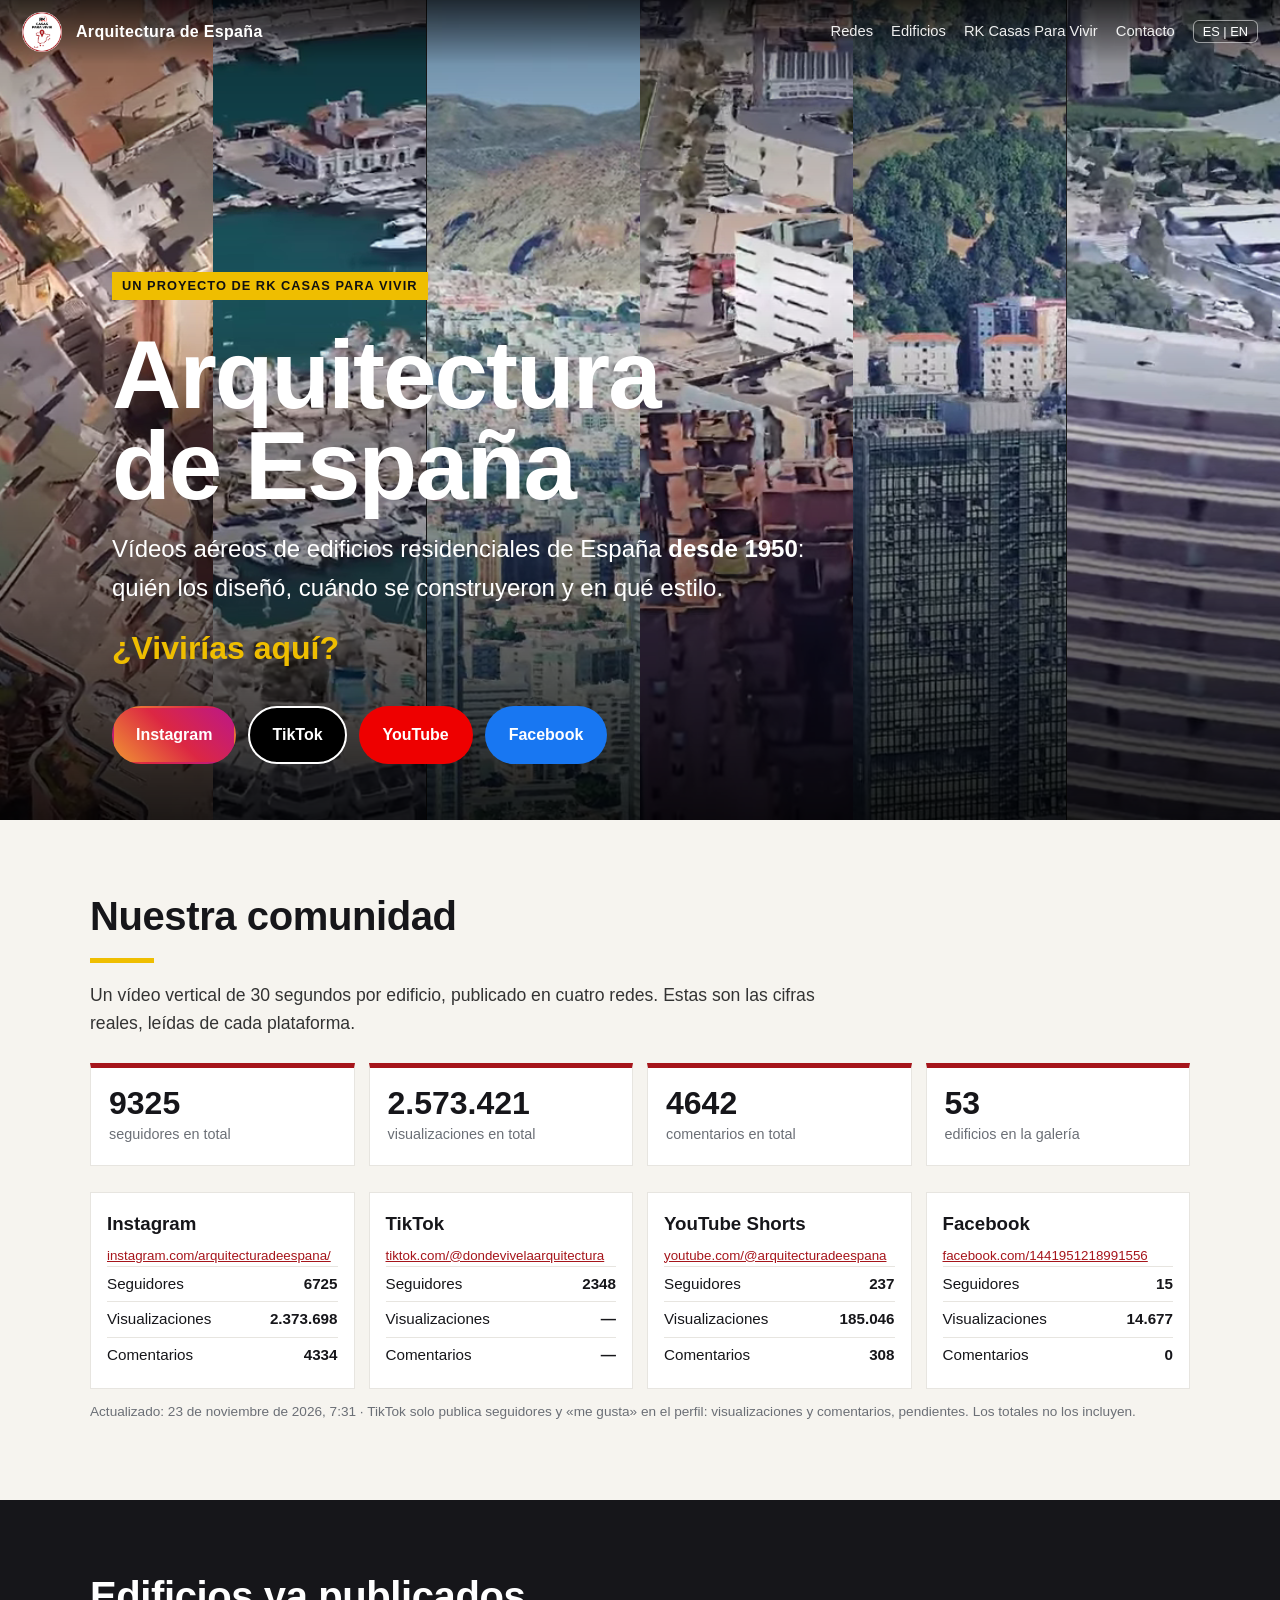
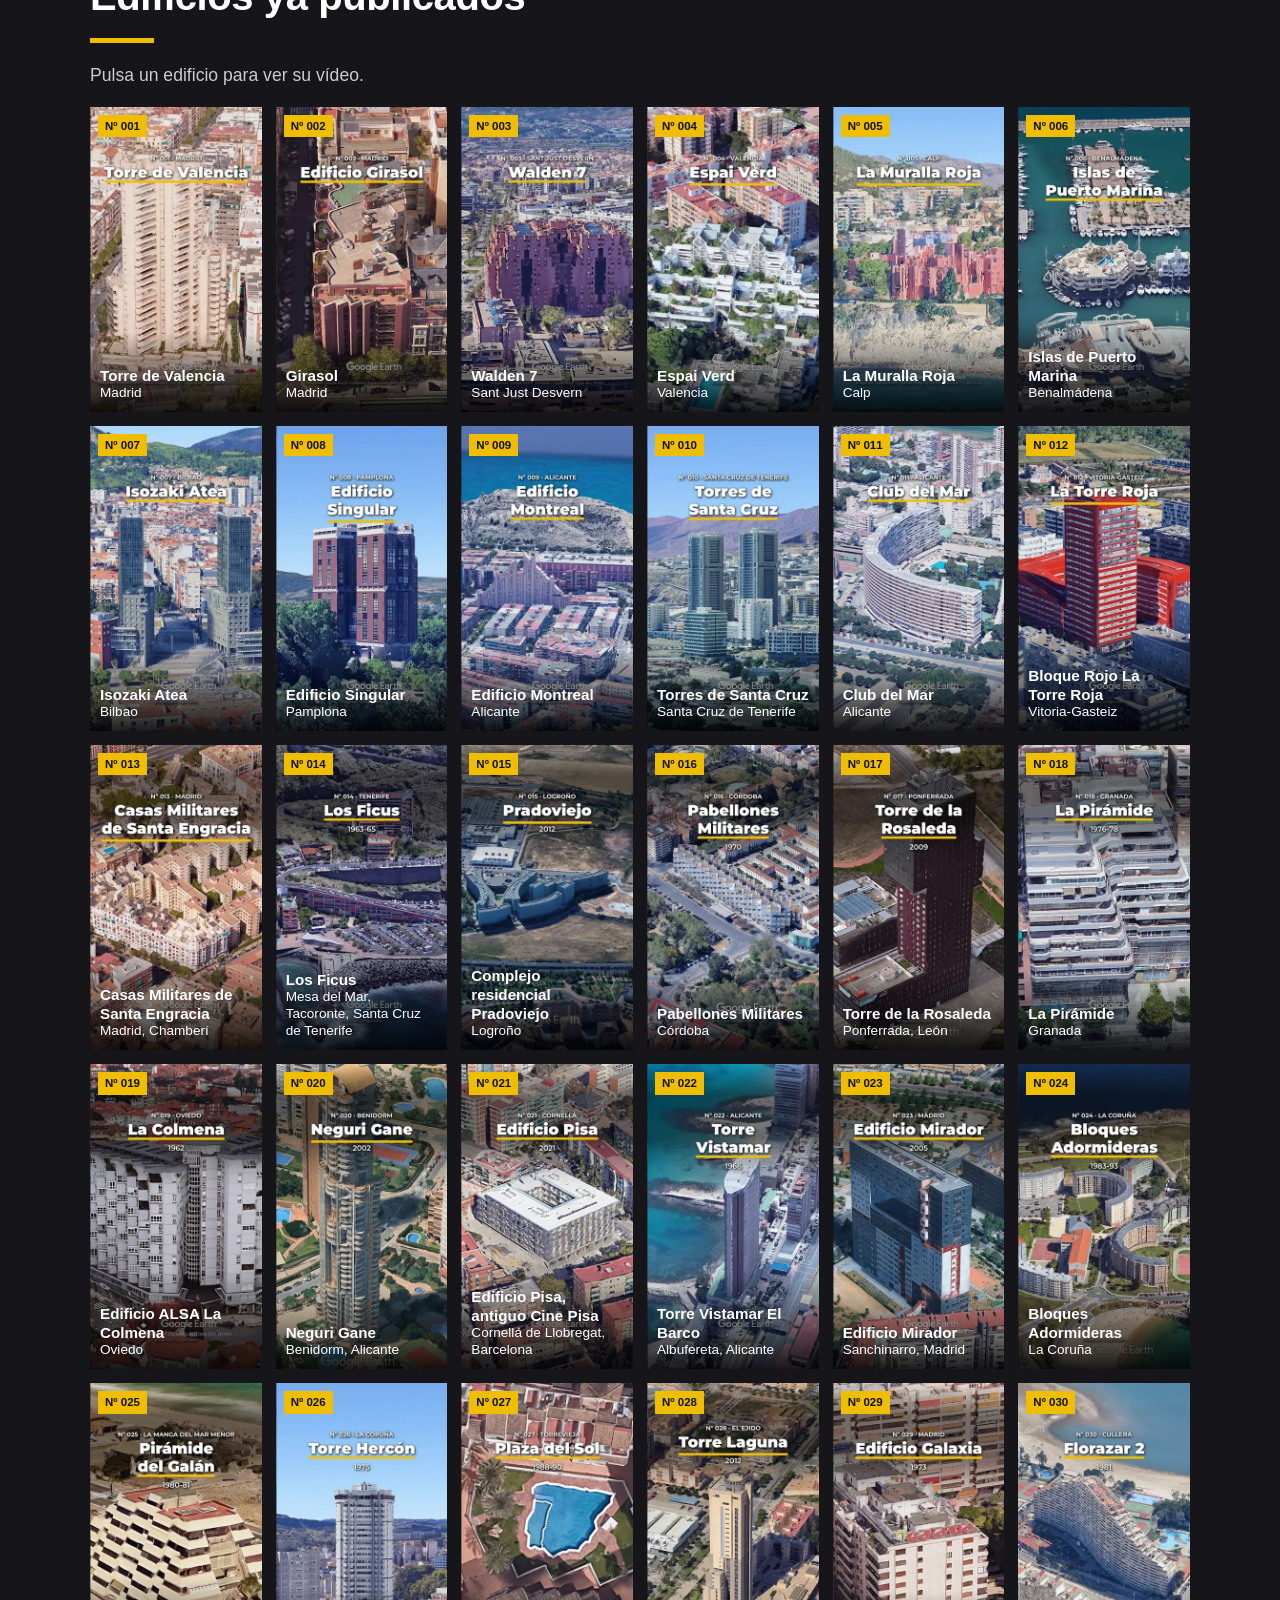
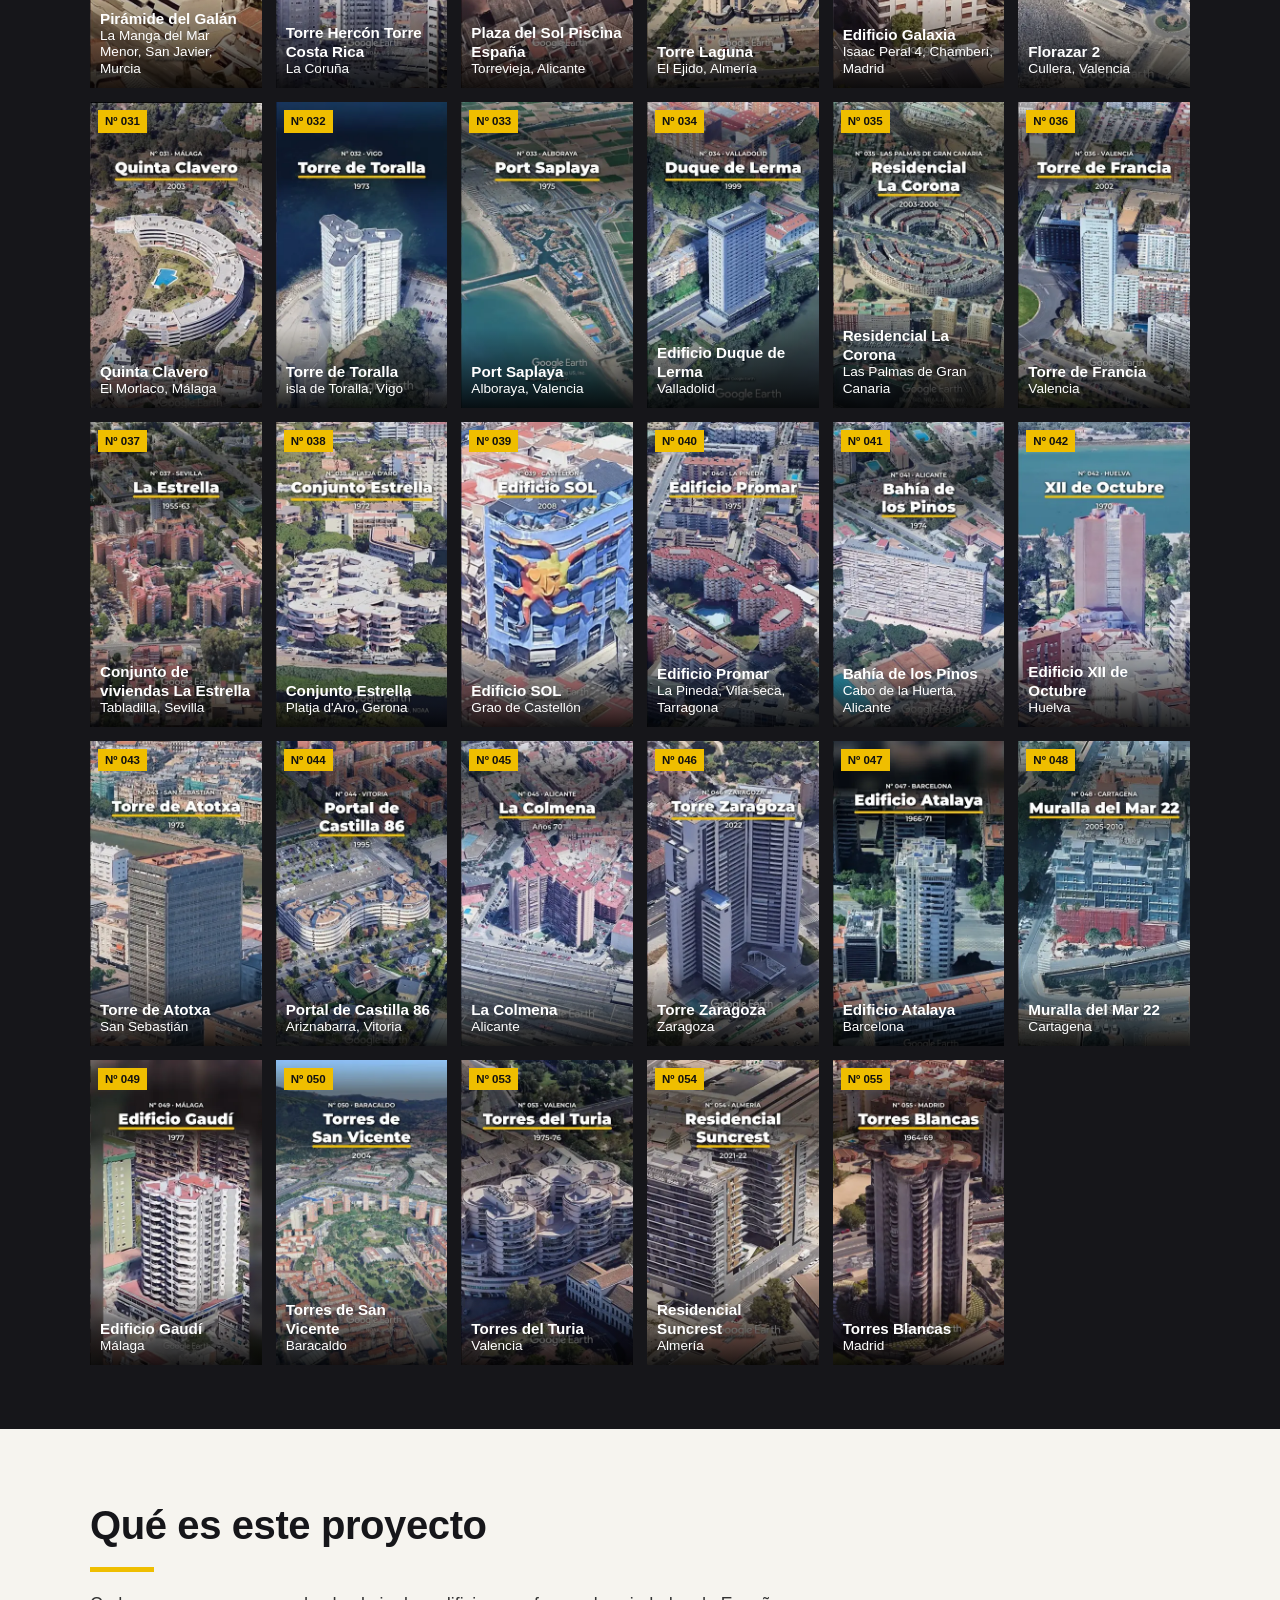
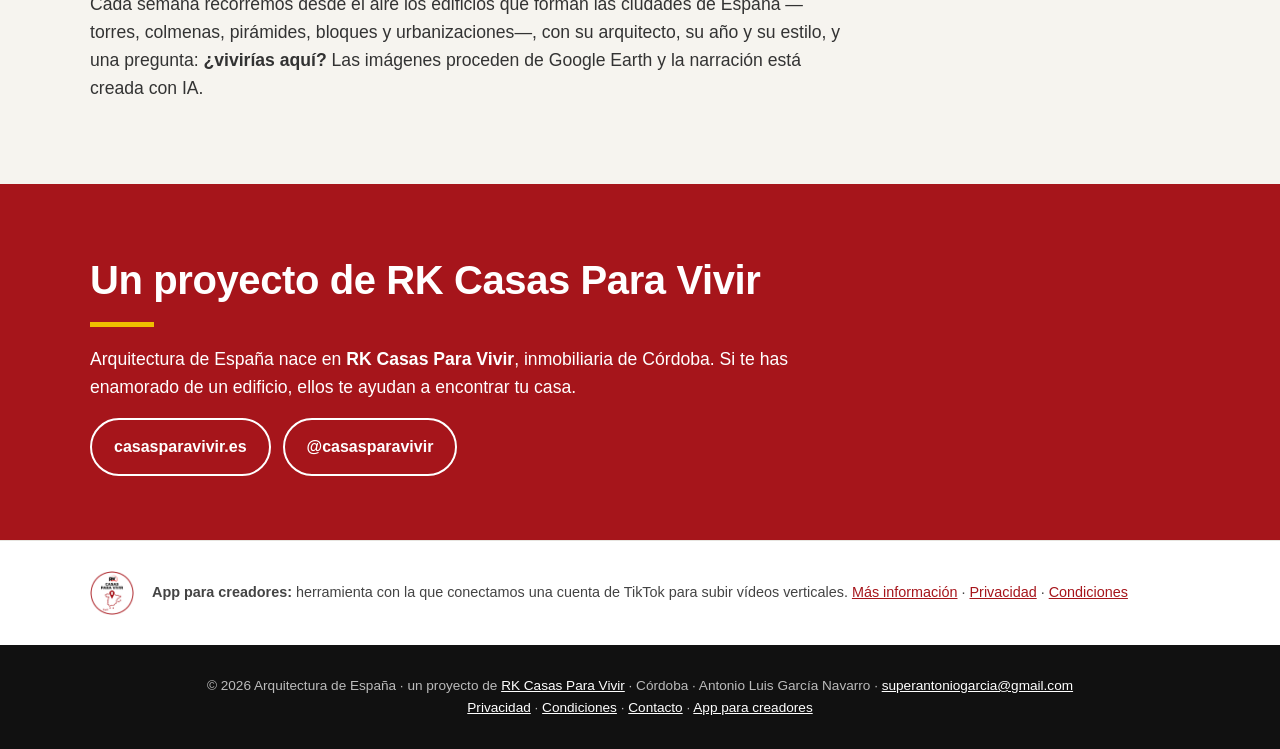
==== commit d14ca933: "YouTube: enlace @arquitecturadeespana; enlaces de redes no se salen de la tarjeta" ====
--- a/index.html
+++ b/index.html
@@ -8,7 +8,7 @@
 <meta property="og:title" content="Arquitectura de España · vídeos aéreos de edificios residenciales de España"><meta property="og:description" content="Arquitectura de España, un proyecto de RK Casas Para Vivir (Córdoba): vídeos aéreos de edificios residenciales de España desde 1950, con arquitecto, año y estilo. ¿Vivirías aquí?"><meta property="og:type" content="website"><meta property="og:image" content="https://arquitecturadeespana.es/hero/h1.webp">
 <link rel="icon" type="image/png" href="assets/favicon-ade.png"><link rel="shortcut icon" href="assets/favicon-ade.ico">
 <link rel="apple-touch-icon" href="assets/logo-ade.png">
-<link rel="stylesheet" href="assets/site.css?v=1844d57d">
+<link rel="stylesheet" href="assets/site.css?v=a5cb2aaf">
 </head>
 <body>
 <header class="top"><img src="assets/logo-ade.png" alt="Logo" width="40" height="40"><a class="brand" href="">Arquitectura de España</a>
@@ -19,7 +19,7 @@
 <h1>Arquitectura<br>de España</h1>
 <p><span class="es">Vídeos aéreos de edificios residenciales de España <b>desde 1950</b>: quién los diseñó, cuándo se construyeron y en qué estilo.</span><span class="en" hidden>Aerial videos of residential buildings across Spain <b>from 1950 onwards</b>: who designed them, when they were built and in what style.</span></p>
 <div class="q"><span class="es">¿Vivirías aquí?</span><span class="en" hidden>Would you live here?</span></div>
-<div class="btns"><a class="btn ig" href="https://www.instagram.com/arquitecturadeespana/" target="_blank" rel="noopener">Instagram</a><a class="btn tt" href="https://www.tiktok.com/@dondevivelaarquitectura" target="_blank" rel="noopener">TikTok</a><a class="btn yt" href="https://www.youtube.com/channel/UCMtenMvxL12e03XpLfOiJQg" target="_blank" rel="noopener">YouTube</a><a class="btn fb" href="https://www.facebook.com/1441951218991556" target="_blank" rel="noopener">Facebook</a></div>
+<div class="btns"><a class="btn ig" href="https://www.instagram.com/arquitecturadeespana/" target="_blank" rel="noopener">Instagram</a><a class="btn tt" href="https://www.tiktok.com/@dondevivelaarquitectura" target="_blank" rel="noopener">TikTok</a><a class="btn yt" href="https://www.youtube.com/@arquitecturadeespana" target="_blank" rel="noopener">YouTube</a><a class="btn fb" href="https://www.facebook.com/1441951218991556" target="_blank" rel="noopener">Facebook</a></div>
 </div></div>
 
 <section id="redes"><div class="wrap">
@@ -28,7 +28,7 @@
 <div class="nums"><div class="num"><b data-s="total.followers">…</b><span><span class="es">seguidores en total</span><span class="en" hidden>followers in total</span></span></div><div class="num"><b data-s="total.views">…</b><span><span class="es">visualizaciones en total</span><span class="en" hidden>total views</span></span></div><div class="num"><b data-s="total.comments">…</b><span><span class="es">comentarios en total</span><span class="en" hidden>total comments</span></span></div><div class="num"><b>53</b><span><span class="es">edificios en la galería</span><span class="en" hidden>buildings in the gallery</span></span></div></div>
 <div class="nets"><div class="net"><h3>Instagram</h3><small><a href="https://www.instagram.com/arquitecturadeespana/" target="_blank" rel="noopener">instagram.com/arquitecturadeespana/</a></small>
 <div><span><span class="es">Seguidores</span><span class="en" hidden>Followers</span></span><b data-s="instagram.followers">…</b></div><div><span><span class="es">Visualizaciones</span><span class="en" hidden>Views</span></span><b data-s="instagram.views">…</b></div><div><span><span class="es">Comentarios</span><span class="en" hidden>Comments</span></span><b data-s="instagram.comments">…</b></div></div><div class="net"><h3>TikTok</h3><small><a href="https://www.tiktok.com/@dondevivelaarquitectura" target="_blank" rel="noopener">tiktok.com/@dondevivelaarquitectura</a></small>
-<div><span><span class="es">Seguidores</span><span class="en" hidden>Followers</span></span><b data-s="tiktok.followers">…</b></div><div><span><span class="es">Visualizaciones</span><span class="en" hidden>Views</span></span><b data-s="tiktok.views">…</b></div><div><span><span class="es">Comentarios</span><span class="en" hidden>Comments</span></span><b data-s="tiktok.comments">…</b></div></div><div class="net"><h3>YouTube Shorts</h3><small><a href="https://www.youtube.com/channel/UCMtenMvxL12e03XpLfOiJQg" target="_blank" rel="noopener">youtube.com/channel/UCMtenMvxL12e03XpL</a></small>
+<div><span><span class="es">Seguidores</span><span class="en" hidden>Followers</span></span><b data-s="tiktok.followers">…</b></div><div><span><span class="es">Visualizaciones</span><span class="en" hidden>Views</span></span><b data-s="tiktok.views">…</b></div><div><span><span class="es">Comentarios</span><span class="en" hidden>Comments</span></span><b data-s="tiktok.comments">…</b></div></div><div class="net"><h3>YouTube Shorts</h3><small><a href="https://www.youtube.com/@arquitecturadeespana" target="_blank" rel="noopener">youtube.com/@arquitecturadeespana</a></small>
 <div><span><span class="es">Seguidores</span><span class="en" hidden>Followers</span></span><b data-s="youtube.followers">…</b></div><div><span><span class="es">Visualizaciones</span><span class="en" hidden>Views</span></span><b data-s="youtube.views">…</b></div><div><span><span class="es">Comentarios</span><span class="en" hidden>Comments</span></span><b data-s="youtube.comments">…</b></div></div><div class="net"><h3>Facebook</h3><small><a href="https://www.facebook.com/1441951218991556" target="_blank" rel="noopener">facebook.com/1441951218991556</a></small>
 <div><span><span class="es">Seguidores</span><span class="en" hidden>Followers</span></span><b data-s="facebook.followers">…</b></div><div><span><span class="es">Visualizaciones</span><span class="en" hidden>Views</span></span><b data-s="facebook.views">…</b></div><div><span><span class="es">Comentarios</span><span class="en" hidden>Comments</span></span><b data-s="facebook.comments">…</b></div></div></div>
 <p class="upd"><span class="es">Actualizado:</span><span class="en" hidden>Updated:</span> <span id="upd">…</span> · <span class="es">TikTok solo publica seguidores y «me gusta» en el perfil: visualizaciones y comentarios, pendientes. Los totales no los incluyen.</span><span class="en" hidden>TikTok only exposes followers and likes on the public profile: views and comments pending. Totals exclude them.</span></p>
--- a/assets/site.css
+++ b/assets/site.css
@@ -63,3 +63,5 @@
 .lang{display:inline-block;font-size:.75rem;font-weight:700;color:#fff;background:var(--red);padding:2px 8px;border-radius:4px}
 .meta{color:var(--muted);font-size:.9rem}hr.sep{border:0;border-top:2px solid var(--yellow);margin:40px 0 26px}
 @media(max-width:700px){.top{padding:10px 14px;gap:8px;background:linear-gradient(#000c,#0000)}.top .brand{font-size:.9rem;line-height:1.1}.top nav{gap:10px}.top nav a{font-size:.85rem}.top img{width:34px;height:34px}.hero{min-height:520px;min-height:min(100vh,860px);min-height:min(100svh,860px)}.hero .in{padding:96px 16px 36px}.hero h1{font-size:2.5rem}.hero .strip{grid-template-columns:repeat(3,1fr)}.hero .vs:nth-child(n+4){display:none}.top nav a.hide{display:none}section{padding:44px 16px}.grid{grid-template-columns:repeat(2,1fr)}}
+
+.nets>*,.net,.net small,.net div,.net h3{min-width:0}.net a{overflow-wrap:anywhere;word-break:break-all}.net small{display:block;overflow-wrap:anywhere}
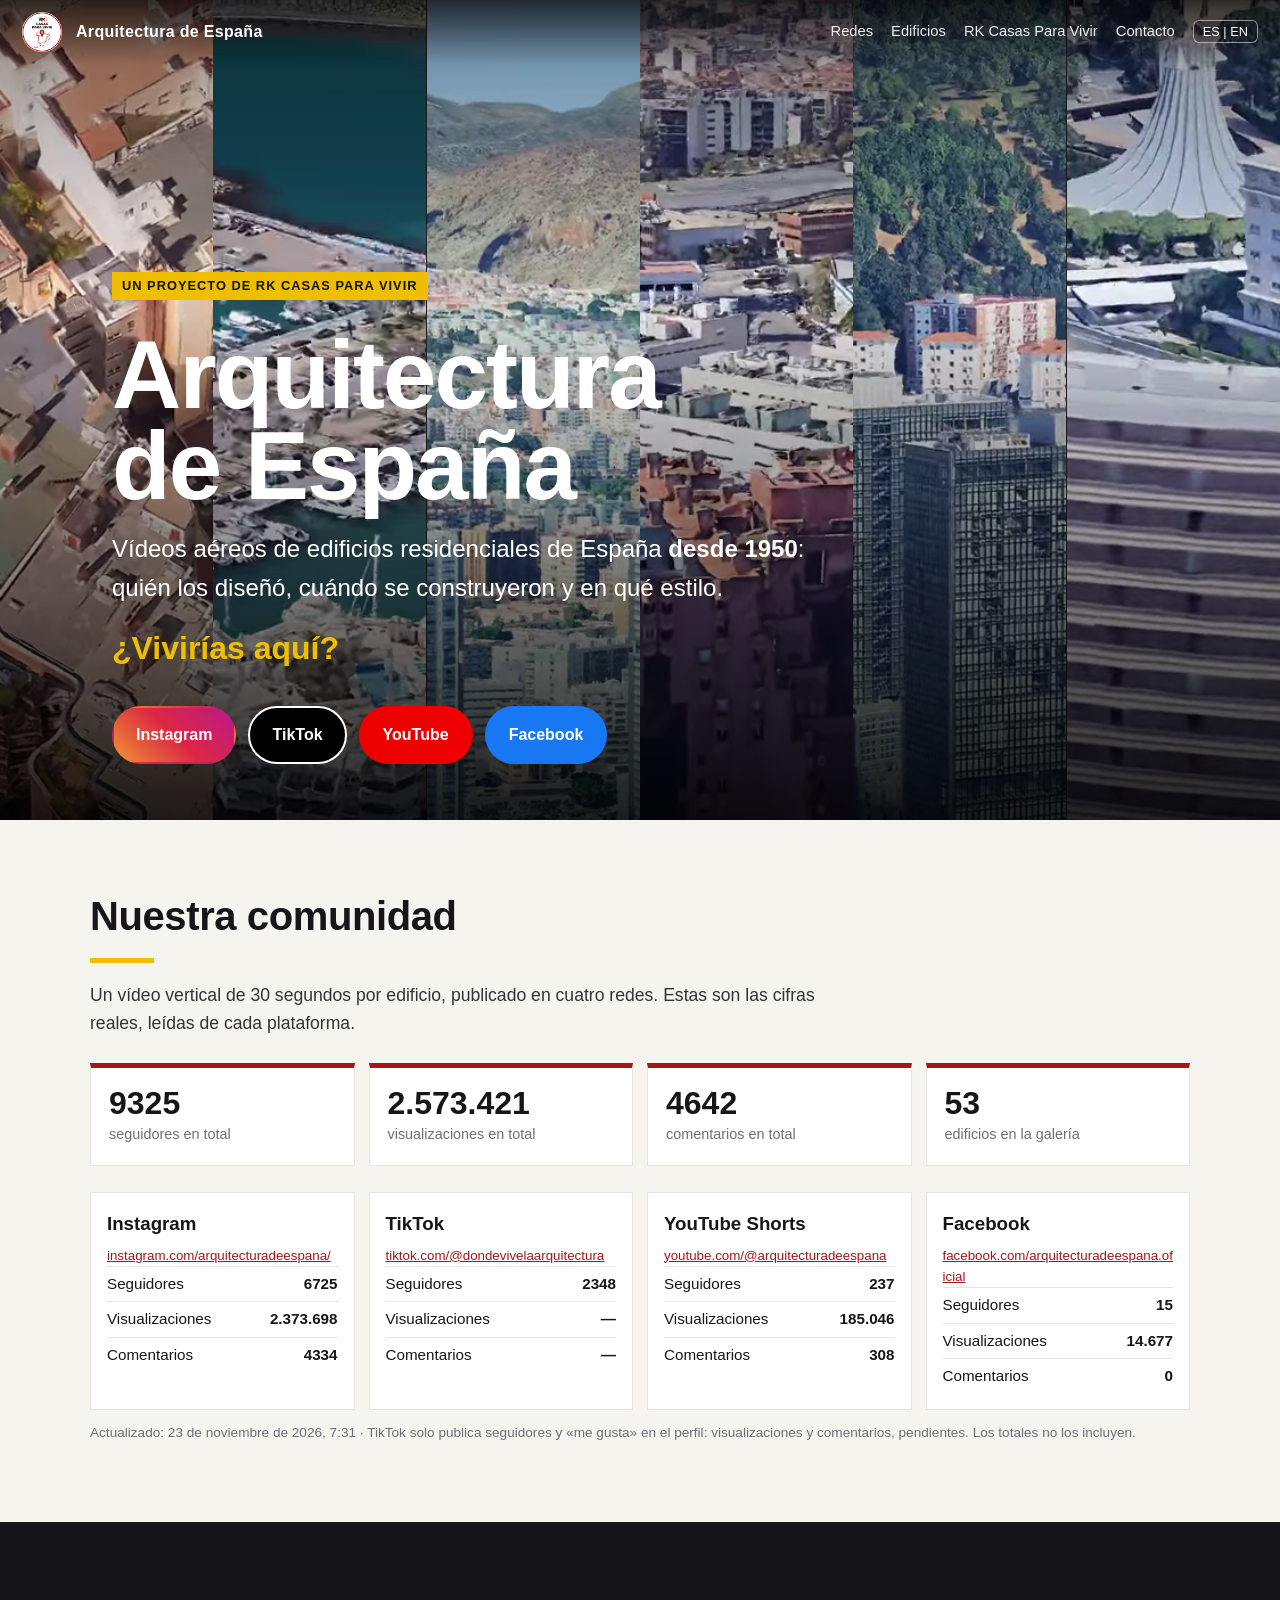
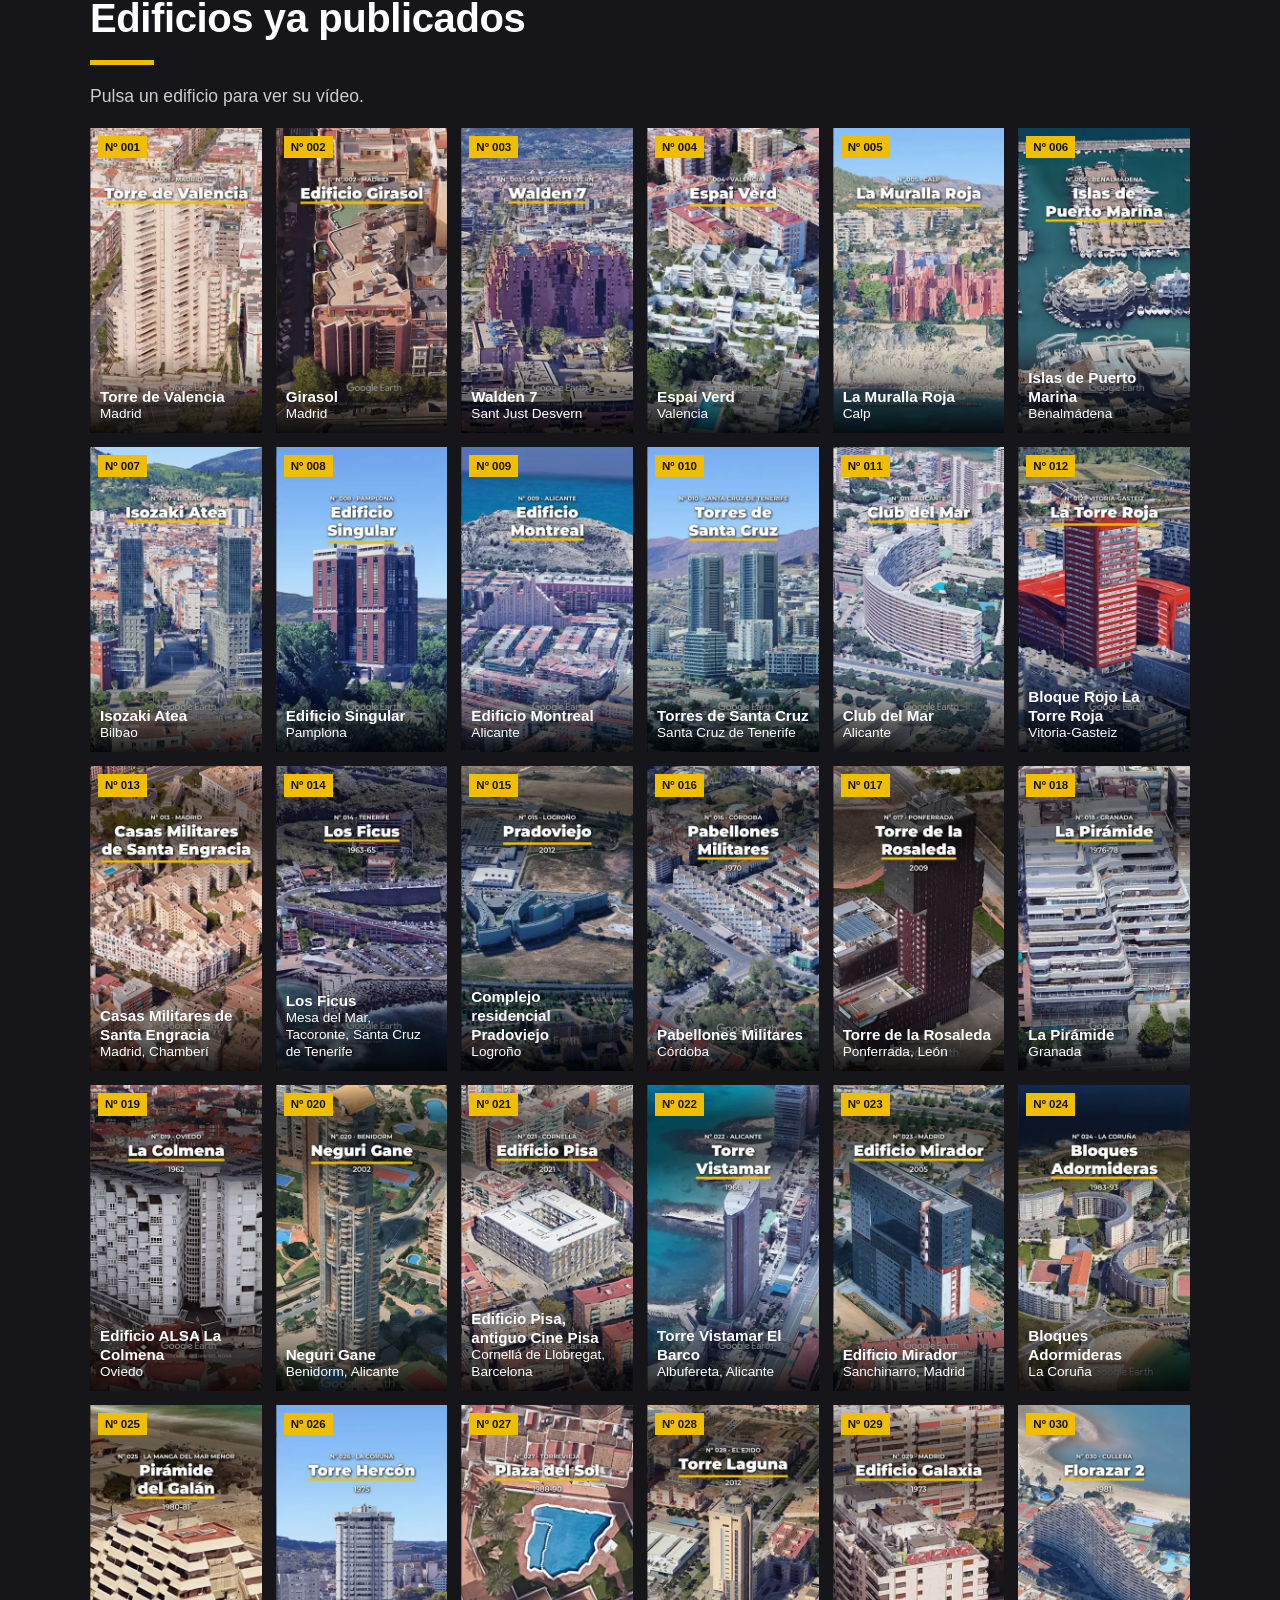
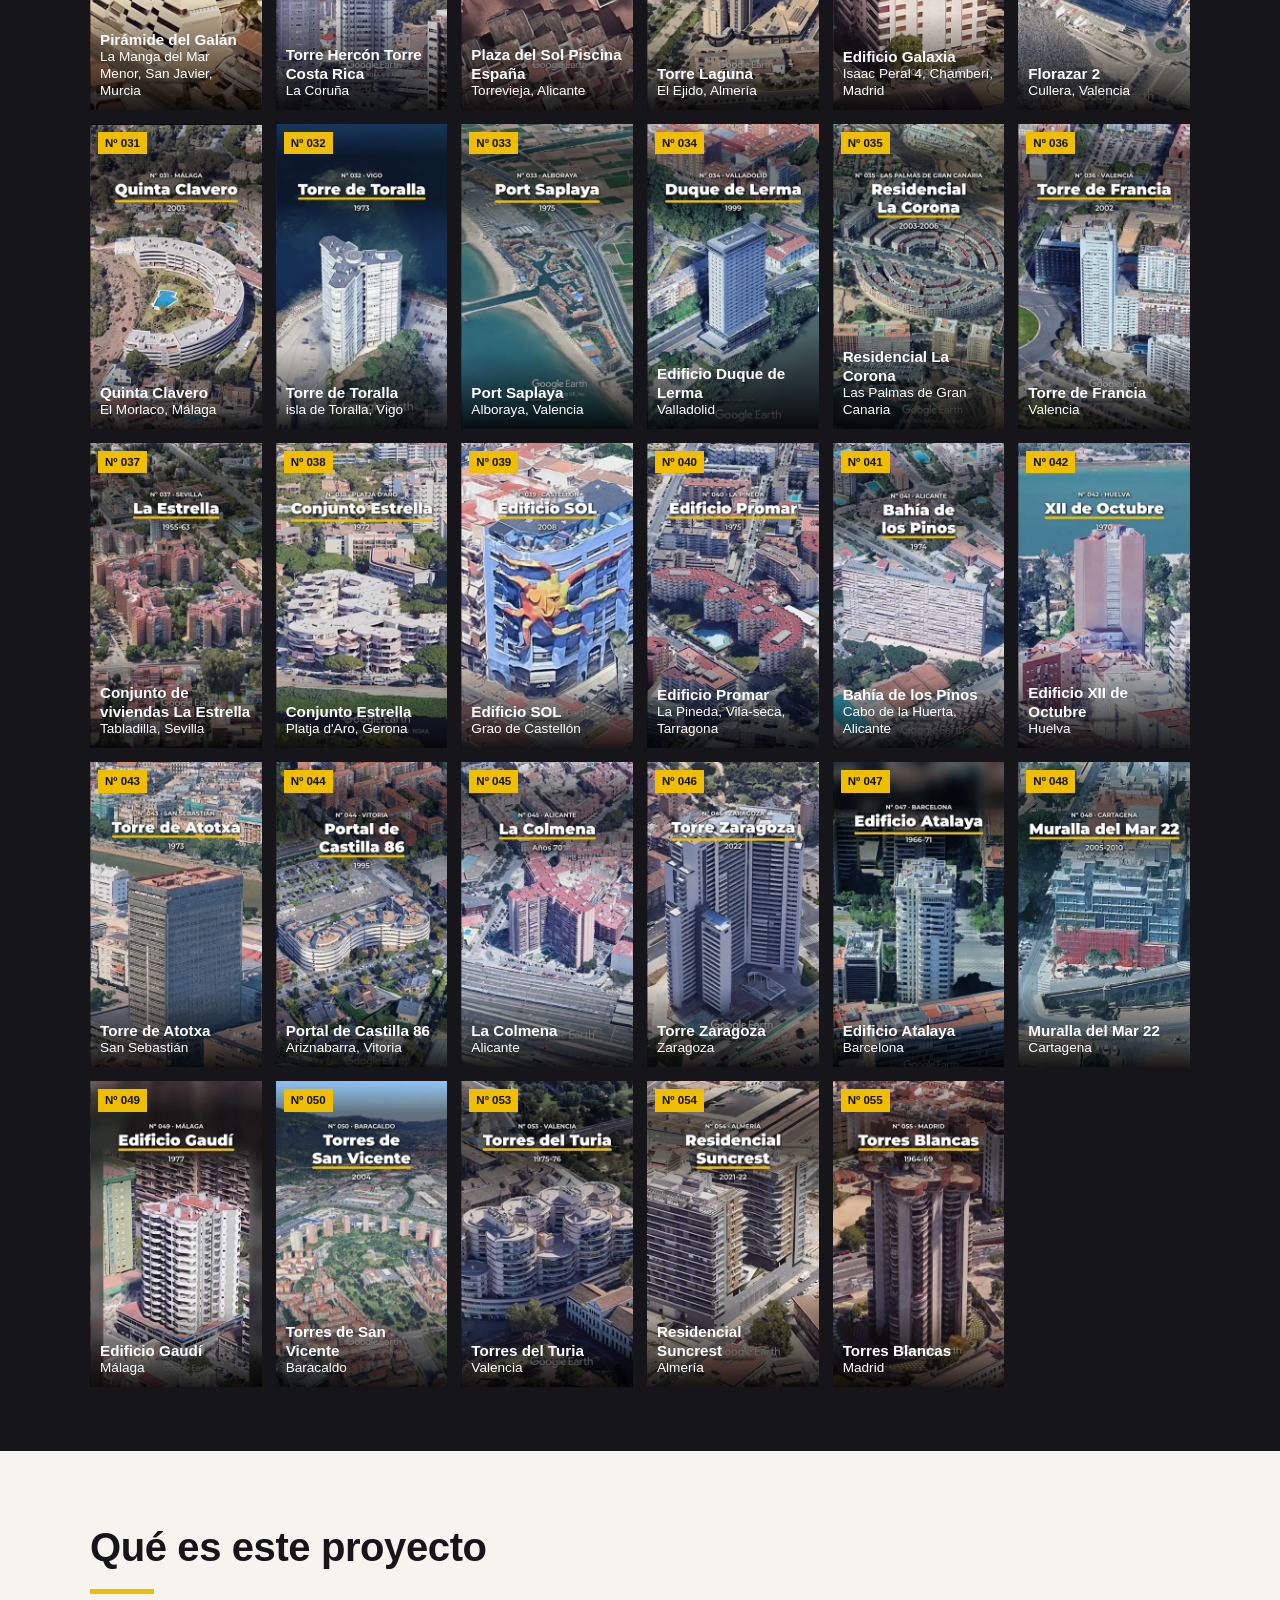
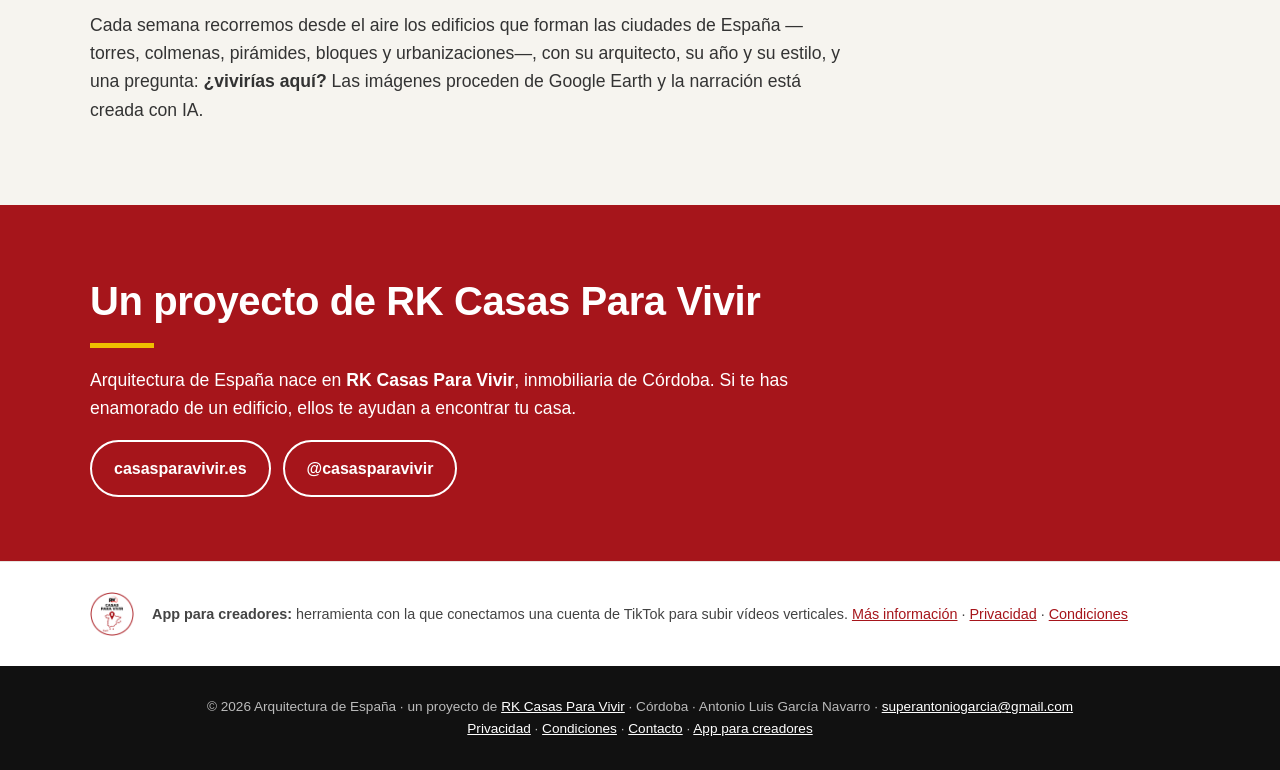
==== commit 17a7ae68: "Facebook: enlace a @arquitecturadeespana.oficial en vez del id numérico" ====
--- a/index.html
+++ b/index.html
@@ -19,7 +19,7 @@
 <h1>Arquitectura<br>de España</h1>
 <p><span class="es">Vídeos aéreos de edificios residenciales de España <b>desde 1950</b>: quién los diseñó, cuándo se construyeron y en qué estilo.</span><span class="en" hidden>Aerial videos of residential buildings across Spain <b>from 1950 onwards</b>: who designed them, when they were built and in what style.</span></p>
 <div class="q"><span class="es">¿Vivirías aquí?</span><span class="en" hidden>Would you live here?</span></div>
-<div class="btns"><a class="btn ig" href="https://www.instagram.com/arquitecturadeespana/" target="_blank" rel="noopener">Instagram</a><a class="btn tt" href="https://www.tiktok.com/@dondevivelaarquitectura" target="_blank" rel="noopener">TikTok</a><a class="btn yt" href="https://www.youtube.com/@arquitecturadeespana" target="_blank" rel="noopener">YouTube</a><a class="btn fb" href="https://www.facebook.com/1441951218991556" target="_blank" rel="noopener">Facebook</a></div>
+<div class="btns"><a class="btn ig" href="https://www.instagram.com/arquitecturadeespana/" target="_blank" rel="noopener">Instagram</a><a class="btn tt" href="https://www.tiktok.com/@dondevivelaarquitectura" target="_blank" rel="noopener">TikTok</a><a class="btn yt" href="https://www.youtube.com/@arquitecturadeespana" target="_blank" rel="noopener">YouTube</a><a class="btn fb" href="https://www.facebook.com/arquitecturadeespana.oficial" target="_blank" rel="noopener">Facebook</a></div>
 </div></div>
 
 <section id="redes"><div class="wrap">
@@ -29,7 +29,7 @@
 <div class="nets"><div class="net"><h3>Instagram</h3><small><a href="https://www.instagram.com/arquitecturadeespana/" target="_blank" rel="noopener">instagram.com/arquitecturadeespana/</a></small>
 <div><span><span class="es">Seguidores</span><span class="en" hidden>Followers</span></span><b data-s="instagram.followers">…</b></div><div><span><span class="es">Visualizaciones</span><span class="en" hidden>Views</span></span><b data-s="instagram.views">…</b></div><div><span><span class="es">Comentarios</span><span class="en" hidden>Comments</span></span><b data-s="instagram.comments">…</b></div></div><div class="net"><h3>TikTok</h3><small><a href="https://www.tiktok.com/@dondevivelaarquitectura" target="_blank" rel="noopener">tiktok.com/@dondevivelaarquitectura</a></small>
 <div><span><span class="es">Seguidores</span><span class="en" hidden>Followers</span></span><b data-s="tiktok.followers">…</b></div><div><span><span class="es">Visualizaciones</span><span class="en" hidden>Views</span></span><b data-s="tiktok.views">…</b></div><div><span><span class="es">Comentarios</span><span class="en" hidden>Comments</span></span><b data-s="tiktok.comments">…</b></div></div><div class="net"><h3>YouTube Shorts</h3><small><a href="https://www.youtube.com/@arquitecturadeespana" target="_blank" rel="noopener">youtube.com/@arquitecturadeespana</a></small>
-<div><span><span class="es">Seguidores</span><span class="en" hidden>Followers</span></span><b data-s="youtube.followers">…</b></div><div><span><span class="es">Visualizaciones</span><span class="en" hidden>Views</span></span><b data-s="youtube.views">…</b></div><div><span><span class="es">Comentarios</span><span class="en" hidden>Comments</span></span><b data-s="youtube.comments">…</b></div></div><div class="net"><h3>Facebook</h3><small><a href="https://www.facebook.com/1441951218991556" target="_blank" rel="noopener">facebook.com/1441951218991556</a></small>
+<div><span><span class="es">Seguidores</span><span class="en" hidden>Followers</span></span><b data-s="youtube.followers">…</b></div><div><span><span class="es">Visualizaciones</span><span class="en" hidden>Views</span></span><b data-s="youtube.views">…</b></div><div><span><span class="es">Comentarios</span><span class="en" hidden>Comments</span></span><b data-s="youtube.comments">…</b></div></div><div class="net"><h3>Facebook</h3><small><a href="https://www.facebook.com/arquitecturadeespana.oficial" target="_blank" rel="noopener">facebook.com/arquitecturadeespana.oficial</a></small>
 <div><span><span class="es">Seguidores</span><span class="en" hidden>Followers</span></span><b data-s="facebook.followers">…</b></div><div><span><span class="es">Visualizaciones</span><span class="en" hidden>Views</span></span><b data-s="facebook.views">…</b></div><div><span><span class="es">Comentarios</span><span class="en" hidden>Comments</span></span><b data-s="facebook.comments">…</b></div></div></div>
 <p class="upd"><span class="es">Actualizado:</span><span class="en" hidden>Updated:</span> <span id="upd">…</span> · <span class="es">TikTok solo publica seguidores y «me gusta» en el perfil: visualizaciones y comentarios, pendientes. Los totales no los incluyen.</span><span class="en" hidden>TikTok only exposes followers and likes on the public profile: views and comments pending. Totals exclude them.</span></p>
 </div></section>
